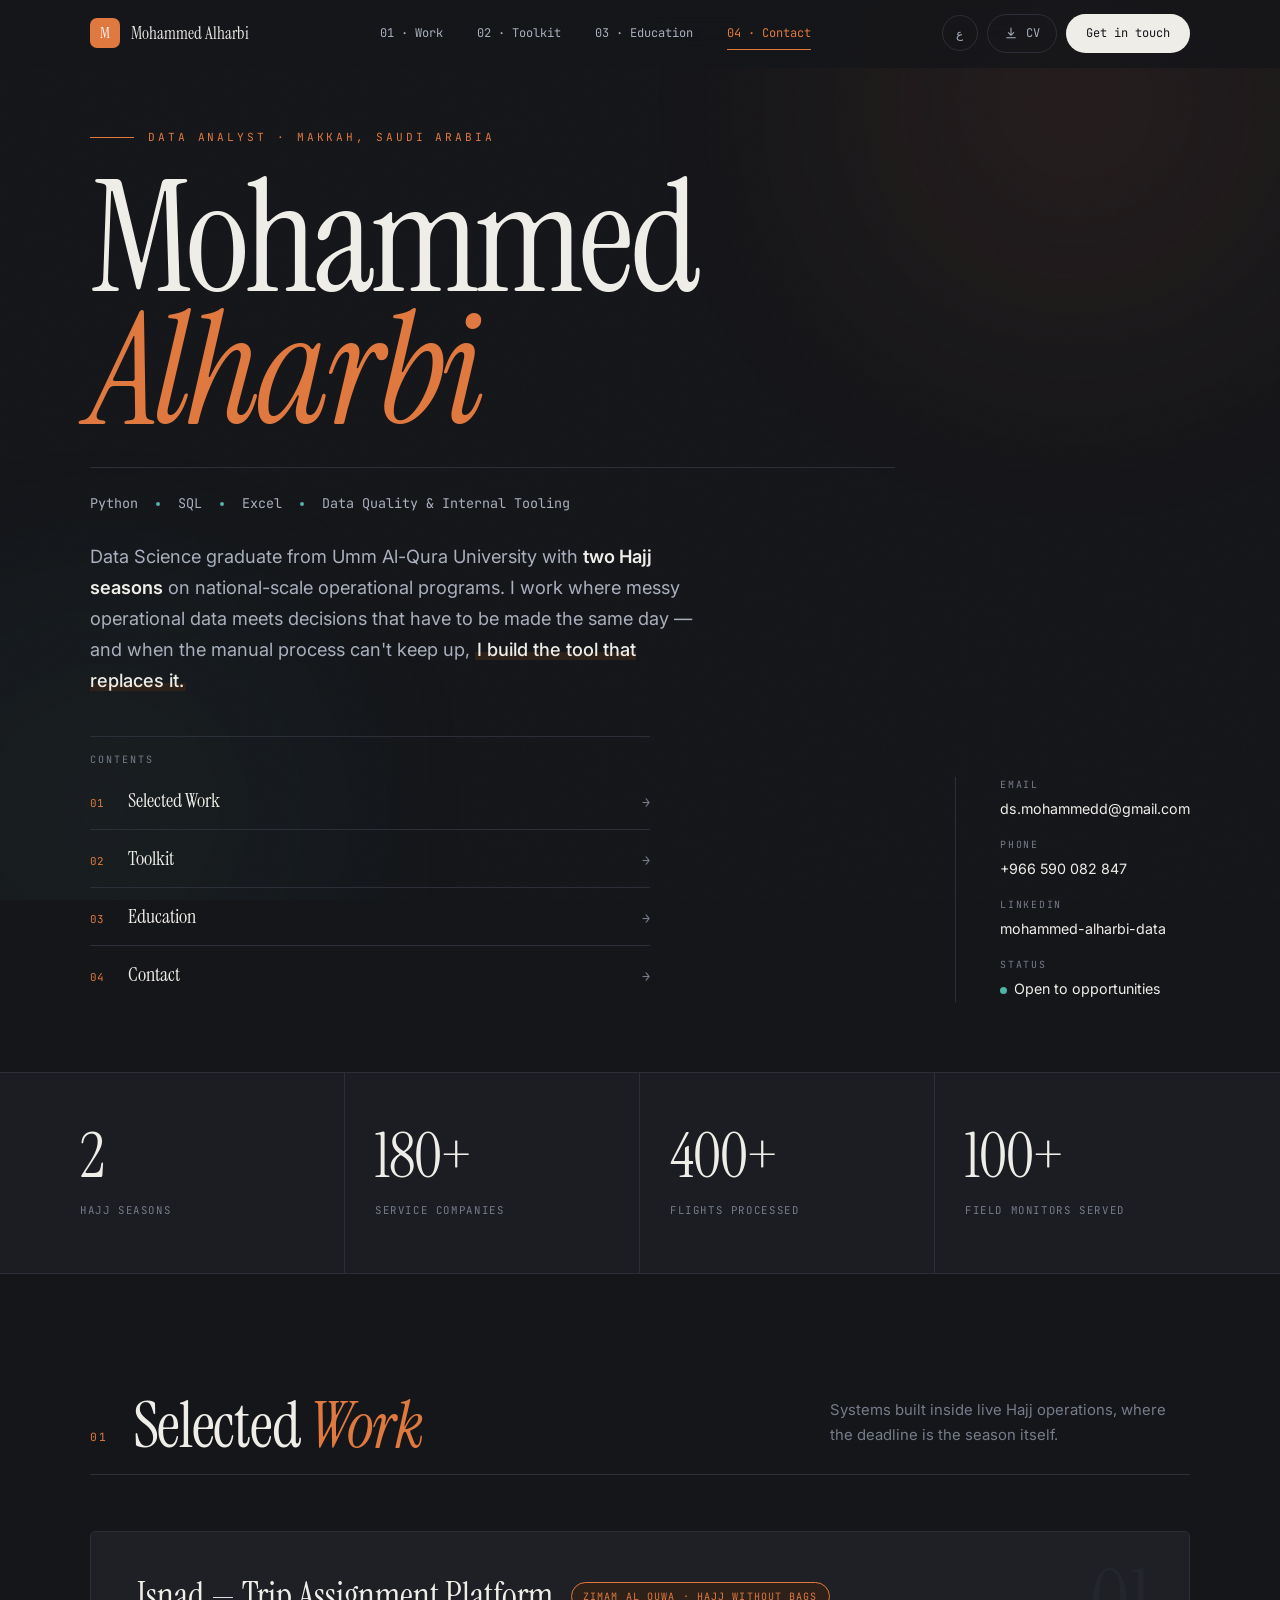
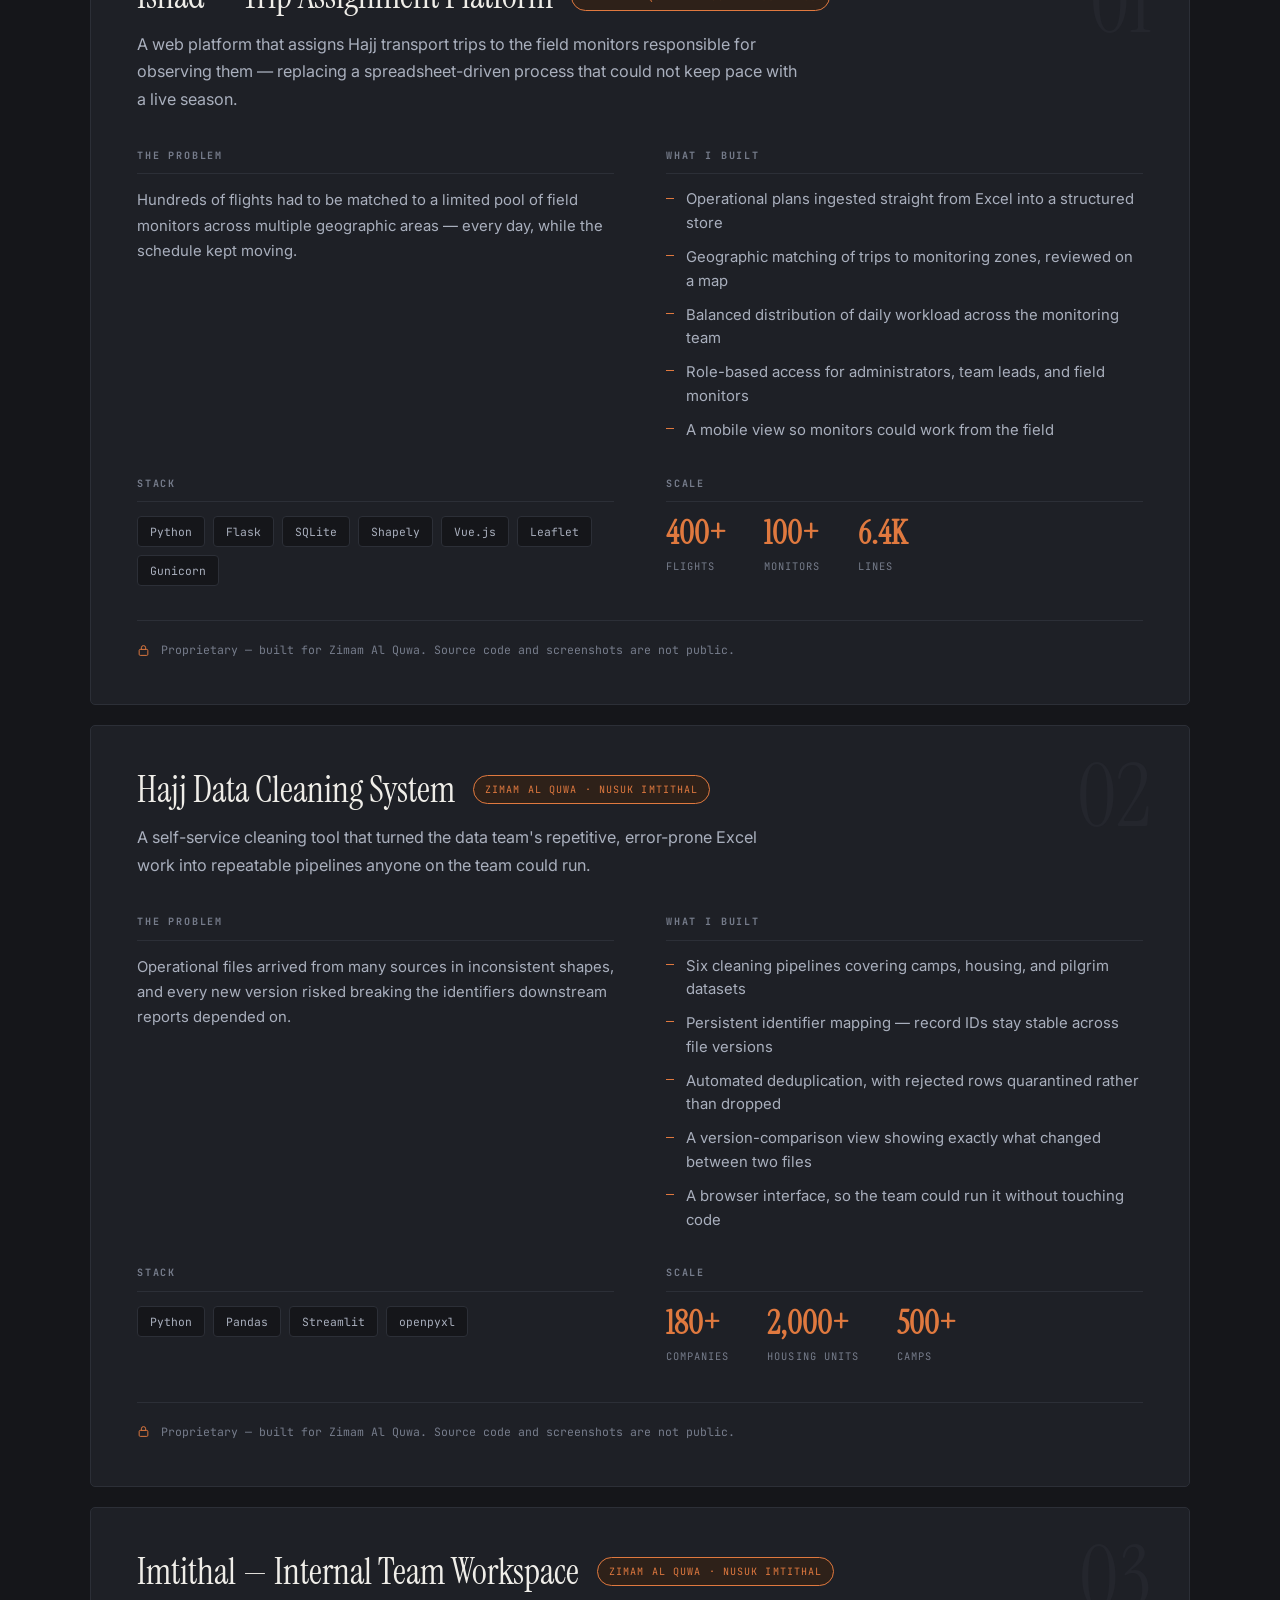
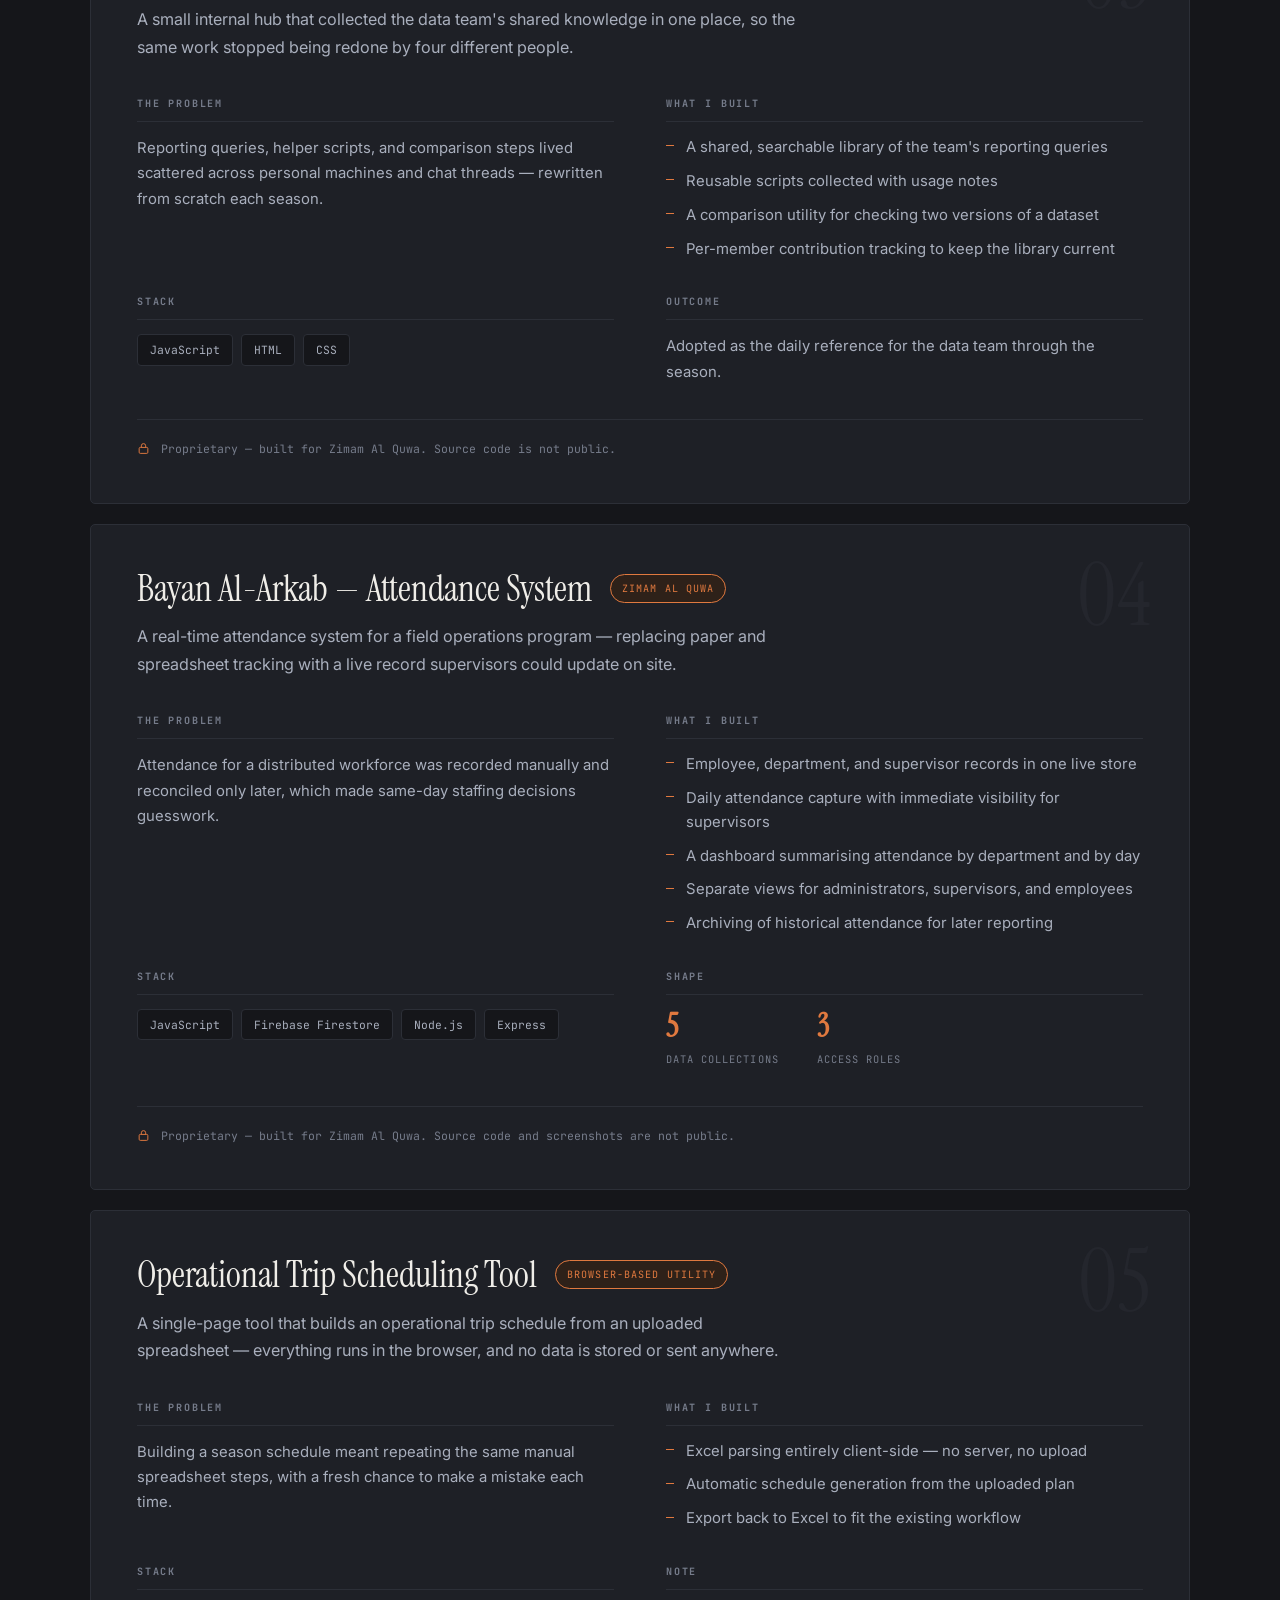
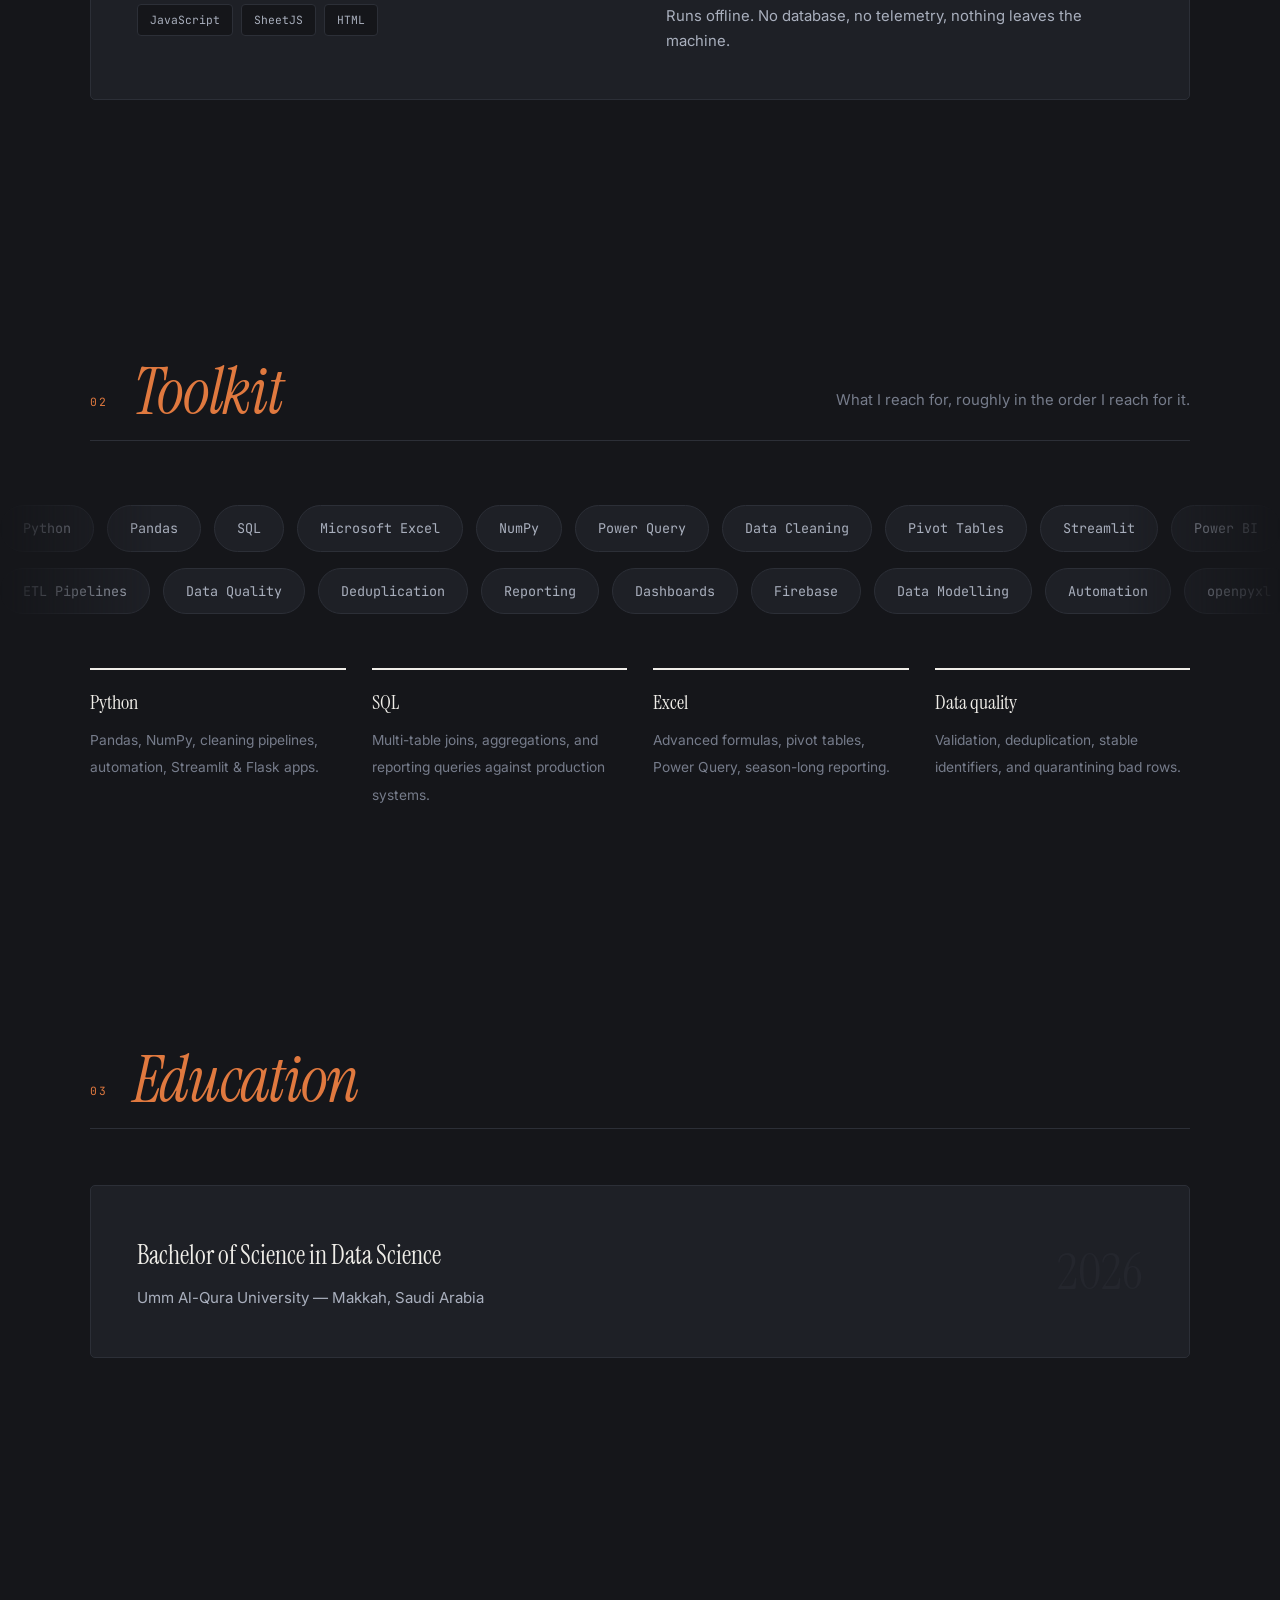
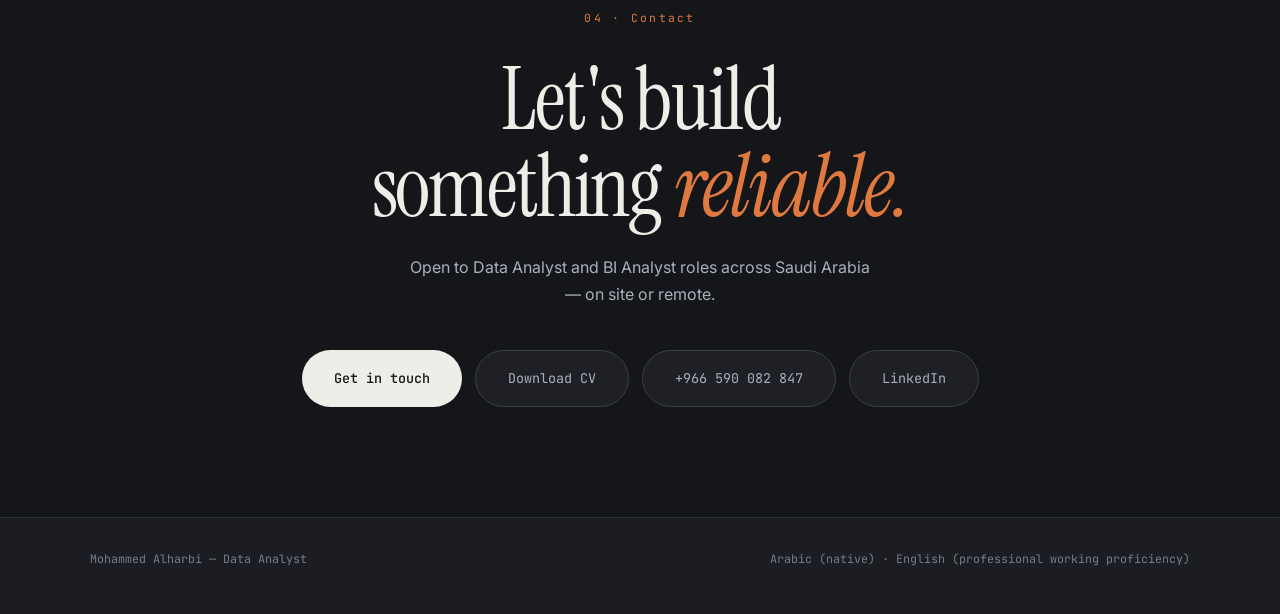
==== index.html @ d52922c0 "Add files via upload" ====
<!DOCTYPE html>
<html lang="en" dir="ltr">
<head>
<meta charset="UTF-8">
<meta name="viewport" content="width=device-width, initial-scale=1.0">
<title>Mohammed Alharbi — Data Analyst</title>
<meta name="description" content="Data Analyst. Two Hajj seasons on national-scale operations. Python, SQL, Excel — and the tools built when the manual process could not keep up.">
<!-- ⚠️ بدّل dsmohammedharbi باسم حساب GitHub بعد إنشائه -->
<link rel="canonical" href="https://dsmohammedharbi.github.io/">
<meta property="og:type" content="website">
<meta property="og:url" content="https://dsmohammedharbi.github.io/">
<meta property="og:title" content="Mohammed Alharbi — Data Analyst">
<meta property="og:description" content="Messy data → reliable decisions. Python, SQL, Excel. Two Hajj seasons on large-scale operational programs.">
<meta property="og:image" content="https://dsmohammedharbi.github.io/og.png">
<meta property="og:image:width" content="1200">
<meta property="og:image:height" content="630">
<meta name="twitter:card" content="summary_large_image">
<meta name="twitter:title" content="Mohammed Alharbi — Data Analyst">
<meta name="twitter:description" content="Messy data → reliable decisions. Python, SQL, Excel.">
<meta name="twitter:image" content="https://dsmohammedharbi.github.io/og.png">
<meta name="theme-color" content="#15161A">
<link rel="icon" href="favicon.ico" sizes="any">
<link rel="apple-touch-icon" href="apple-touch-icon.png">
<link rel="preconnect" href="https://fonts.googleapis.com">
<link rel="preconnect" href="https://fonts.gstatic.com" crossorigin>
<link href="https://fonts.googleapis.com/css2?family=Instrument+Serif:ital@0;1&family=Inter:wght@400;500;600&family=JetBrains+Mono:wght@400;500&family=Amiri:wght@400;700&family=IBM+Plex+Sans+Arabic:wght@400;500;600&display=swap" rel="stylesheet">
<style>
/* ══════════════════ tokens ══════════════════ */
:root{
  --bg:#15161A; --bg-2:#1B1D22;
  --surface:#1E2026; --surface-2:#24262D;
  --ink:#EFEDE8; --ink-2:#A9AFBD; --ink-3:#767C8B;
  --rule:#2C2F37; --rule-2:#3B3F49;
  --accent:#E0793F; --accent-2:#EC8B52; --accent-soft:#2E2119;
  --teal:#4FB3A5; --teal-soft:#16292A;
  --shadow:rgba(0,0,0,.55);
  --nav-bg:rgba(21,22,26,.82);
  --serif:"Instrument Serif",Georgia,"Times New Roman",serif;
  --body:"Inter",-apple-system,BlinkMacSystemFont,"Segoe UI",sans-serif;
  --mono:"JetBrains Mono",ui-monospace,Consolas,monospace;
  --max:1180px; --nav-h:68px;
}
*{margin:0;padding:0;box-sizing:border-box}
html{scroll-behavior:smooth;-webkit-text-size-adjust:100%}
body{background:var(--bg);color:var(--ink);font-family:var(--body);line-height:1.7;
  -webkit-font-smoothing:antialiased;overflow-x:hidden;transition:background .5s,color .5s}
::selection{background:var(--accent);color:var(--bg)}
section{scroll-margin-top:calc(var(--nav-h) + 20px)}

/* ══════════════════ ambient ══════════════════ */
.wash{position:fixed;inset:0;z-index:0;pointer-events:none;overflow:hidden}
.blot{position:absolute;border-radius:50%;filter:blur(130px);opacity:.85}
.blot-1{width:56vw;height:56vw;background:radial-gradient(circle,rgba(224,121,63,.16),transparent 65%);
  top:-20vw;right:-12vw;animation:float1 34s ease-in-out infinite}
.blot-2{width:48vw;height:48vw;background:radial-gradient(circle,rgba(79,179,165,.13),transparent 65%);
  top:56vh;left:-16vw;animation:float2 40s ease-in-out infinite}
@keyframes float1{0%,100%{transform:translate(0,0) scale(1)}50%{transform:translate(-6vw,5vh) scale(1.12)}}
@keyframes float2{0%,100%{transform:translate(0,0) scale(1)}50%{transform:translate(7vw,-6vh) scale(1.1)}}
.tex{position:fixed;inset:0;z-index:1;pointer-events:none;opacity:.35;mix-blend-mode:overlay;
  background-image:url("data:image/svg+xml,%3Csvg xmlns='http://www.w3.org/2000/svg' width='180' height='180'%3E%3Cfilter id='n'%3E%3CfeTurbulence type='fractalNoise' baseFrequency='.9' numOctaves='4'/%3E%3C/filter%3E%3Crect width='180' height='180' filter='url(%23n)' opacity='.05'/%3E%3C/svg%3E")}

/* ══════════════════ NAV ══════════════════ */
.nav{position:fixed;top:0;left:0;right:0;height:var(--nav-h);z-index:90;display:flex;align-items:center;
  background:var(--nav-bg);backdrop-filter:blur(16px);-webkit-backdrop-filter:blur(16px);
  border-bottom:1px solid transparent;transition:border-color .35s,box-shadow .35s}
.nav.stuck{border-bottom-color:var(--rule);box-shadow:0 6px 26px -20px var(--shadow)}
.nav-in{max-width:var(--max);margin:0 auto;padding:0 40px;width:100%;
  display:flex;align-items:center;justify-content:space-between;gap:20px}
.brand{display:flex;align-items:center;gap:11px;text-decoration:none;color:var(--ink);flex-shrink:0}
.brand .mark{width:30px;height:30px;border-radius:7px;background:var(--accent);color:#fff;
  display:grid;place-items:center;font-family:var(--serif);font-size:.95rem}
.brand .bn{font-family:var(--serif);font-size:1.06rem;white-space:nowrap}
.nav-links{display:flex;align-items:center;gap:4px;list-style:none}
.nav-links a{display:block;padding:8px 15px;border-radius:100px;text-decoration:none;
  font-family:var(--mono);font-size:.75rem;color:var(--ink-2);
  transition:color .25s,background .25s;position:relative}
.nav-links a:hover{color:var(--ink);background:var(--surface-2)}
.nav-links a.active{color:var(--accent)}
.nav-links a.active::after{content:"";position:absolute;left:15px;right:15px;bottom:2px;height:1px;background:var(--accent)}
.nav-right{display:flex;align-items:center;gap:9px;flex-shrink:0}
.icon-btn{min-width:36px;height:36px;padding:0 10px;border-radius:100px;border:1px solid var(--rule);
  background:transparent;color:var(--ink-2);display:grid;place-items:center;cursor:pointer;transition:.25s;
  font-family:var(--mono);font-size:.72rem;letter-spacing:.06em}
.icon-btn:hover{color:var(--accent);border-color:var(--accent);background:var(--surface-2)}
.icon-btn svg{width:16px;height:16px;stroke:currentColor;fill:none;stroke-width:1.7}
.nav-cta{padding:9px 20px;border-radius:100px;background:var(--ink);color:var(--bg);
  text-decoration:none;font-family:var(--mono);font-size:.75rem;transition:.25s;white-space:nowrap}
.nav-cta:hover{background:var(--accent);color:#fff}
.nav-cv{display:inline-flex;align-items:center;gap:8px;padding:8px 16px;border-radius:100px;
  border:1px solid var(--rule);color:var(--ink-2);text-decoration:none;
  font-family:var(--mono);font-size:.75rem;transition:.25s;white-space:nowrap}
.nav-cv:hover{color:var(--accent);border-color:var(--accent);background:var(--surface-2)}
.nav-cv svg{width:14px;height:14px;stroke:currentColor;fill:none;stroke-width:1.8}
.burger{display:none}

.sheet{position:fixed;inset:0;z-index:95;background:var(--bg);display:flex;flex-direction:column;
  justify-content:center;gap:6px;padding:0 32px;opacity:0;visibility:hidden;transition:opacity .3s,visibility .3s}
.sheet.open{opacity:1;visibility:visible}
.sheet a{font-family:var(--serif);font-size:2.2rem;color:var(--ink);text-decoration:none;
  padding:12px 0;border-bottom:1px solid var(--rule);display:flex;align-items:baseline;gap:16px}
.sheet a span{font-family:var(--mono);font-size:.7rem;color:var(--accent)}
.sheet-close{position:absolute;top:18px;right:32px}

.progress{position:fixed;top:0;left:0;height:2px;width:0;z-index:99;
  background:linear-gradient(90deg,var(--accent),var(--teal))}

/* ══════════════════ side dots ══════════════════ */
.dots{position:fixed;right:26px;top:50%;transform:translateY(-50%);z-index:80;
  display:flex;flex-direction:column;gap:16px;align-items:flex-end}
.dot-link{display:flex;align-items:center;gap:10px;text-decoration:none;cursor:pointer}
.dot-link .lbl{font-family:var(--mono);font-size:.63rem;letter-spacing:.13em;text-transform:uppercase;
  color:var(--ink-3);opacity:0;transform:translateX(6px);transition:.28s;white-space:nowrap}
.dot-link:hover .lbl{opacity:1;transform:none}
.dot-link .pt{width:7px;height:7px;border-radius:50%;border:1px solid var(--rule-2);background:transparent;transition:.28s}
.dot-link.active .pt{background:var(--accent);border-color:var(--accent);transform:scale(1.35)}
.dot-link.active .lbl{opacity:1;transform:none;color:var(--accent)}

/* ══════════════════ layout ══════════════════ */
.wrap{max-width:var(--max);margin:0 auto;padding:0 40px;position:relative;z-index:2}
section{position:relative;z-index:2}
.rule{height:1px;background:var(--rule);border:none}

/* ══════════════════ hero ══════════════════ */
.hero{min-height:100svh;display:flex;align-items:center;padding:calc(var(--nav-h) + 60px) 0 70px;position:relative}
.hero-grid{display:grid;grid-template-columns:1fr auto;gap:60px;align-items:end;width:100%}
.kicker{font-family:var(--mono);font-size:.7rem;letter-spacing:.26em;text-transform:uppercase;
  color:var(--accent);display:flex;align-items:center;gap:14px;margin-bottom:26px}
.kicker::before{content:"";width:44px;height:1px;background:var(--accent)}
h1.name{font-family:var(--serif);font-weight:400;font-size:clamp(3.4rem,12vw,9.6rem);
  line-height:.86;letter-spacing:-.025em;color:var(--ink)}
h1.name em{font-style:italic;color:var(--accent)}
.title-line{margin-top:30px;padding-top:24px;border-top:1px solid var(--rule);
  display:flex;flex-wrap:wrap;align-items:center;gap:10px 18px;
  font-family:var(--mono);font-size:.84rem;color:var(--ink-2)}
.title-line .dot{width:4px;height:4px;border-radius:50%;background:var(--teal);display:inline-block}
.hero-copy{margin-top:26px;max-width:56ch;font-size:clamp(1rem,1.5vw,1.14rem);color:var(--ink-2)}
.hero-copy strong{color:var(--ink);font-weight:600}
.hero-copy .hl{background:linear-gradient(180deg,transparent 62%,var(--accent-soft) 62%);
  color:var(--ink);font-weight:500;padding:0 2px}
.index{margin-top:40px;border-top:1px solid var(--rule);max-width:560px}
.index-lab{font-family:var(--mono);font-size:.63rem;letter-spacing:.2em;text-transform:uppercase;
  color:var(--ink-3);margin:14px 0 4px}
.index a{display:flex;align-items:baseline;gap:16px;padding:11px 0;text-decoration:none;
  border-bottom:1px solid var(--rule);color:var(--ink);transition:.28s;position:relative}
.index a:last-child{border-bottom:none}
.index a:hover{color:var(--accent);padding-left:10px}
.index a .n{font-family:var(--mono);font-size:.68rem;color:var(--accent);min-width:22px}
.index a .t{font-family:var(--serif);font-size:1.28rem}
.index a .arw{margin-left:auto;font-family:var(--mono);font-size:.85rem;color:var(--ink-3);transition:transform .28s}
.index a:hover .arw{transform:translateX(4px);color:var(--accent)}
.hero-side{display:flex;flex-direction:column;gap:15px;padding-left:44px;
  border-left:1px solid var(--rule);min-width:228px}
.side-item{display:flex;flex-direction:column;gap:3px}
.side-item .lab{font-family:var(--mono);font-size:.62rem;letter-spacing:.18em;text-transform:uppercase;color:var(--ink-3)}
.side-item a,.side-item span.val{color:var(--ink);text-decoration:none;font-size:.89rem;
  transition:color .2s;border-bottom:1px solid transparent;width:fit-content}
.side-item a:hover{color:var(--accent);border-bottom-color:var(--accent)}
.status-dot{display:inline-block;width:7px;height:7px;border-radius:50%;background:var(--teal);
  margin-right:7px;animation:pulse 2.4s ease-in-out infinite}
@keyframes pulse{0%,100%{opacity:1;box-shadow:0 0 0 0 rgba(79,179,165,.4)}50%{opacity:.7;box-shadow:0 0 0 6px rgba(79,179,165,0)}}

/* ══════════════════ stat band ══════════════════ */
.band{background:var(--bg-2);border-top:1px solid var(--rule);border-bottom:1px solid var(--rule)}
.band-grid{display:grid;grid-template-columns:repeat(4,1fr);max-width:var(--max);margin:0 auto}
.stat{padding:54px 30px;border-right:1px solid var(--rule);transition:background .35s}
.stat:last-child{border-right:none}
.stat:hover{background:var(--surface)}
.stat b{display:block;font-family:var(--serif);font-weight:400;font-size:clamp(2.3rem,5.6vw,3.8rem);
  line-height:1;letter-spacing:-.02em;color:var(--ink)}
.stat span{display:block;margin-top:13px;font-family:var(--mono);font-size:.67rem;
  letter-spacing:.15em;text-transform:uppercase;color:var(--ink-3)}

/* ══════════════════ section head ══════════════════ */
.sec{padding:120px 0}
.sec-head{display:flex;align-items:flex-end;gap:24px;margin-bottom:16px;flex-wrap:wrap}
.sec-num{font-family:var(--mono);font-size:.71rem;color:var(--accent);letter-spacing:.2em;padding-bottom:12px}
.sec-title{font-family:var(--serif);font-weight:400;font-size:clamp(2.3rem,6.2vw,4rem);
  letter-spacing:-.02em;line-height:1}
.sec-title em{font-style:italic;color:var(--accent)}
.sec-sub{font-size:.93rem;color:var(--ink-3);max-width:40ch;margin-left:auto;padding-bottom:10px}
.sec-rule{margin-bottom:56px}

/* ══════════════════ case ══════════════════ */
.case{position:relative;background:var(--surface);border:1px solid var(--rule);border-radius:5px;
  padding:44px 46px;margin-bottom:20px;overflow:hidden;
  transition:border-color .4s,transform .4s cubic-bezier(.2,.7,.3,1),box-shadow .4s}
.case::before{content:"";position:absolute;inset:0;opacity:0;pointer-events:none;transition:opacity .4s;
  background:radial-gradient(620px circle at var(--mx,50%) var(--my,0%),rgba(224,121,63,.09),transparent 42%)}
.case::after{content:"";position:absolute;left:0;top:0;bottom:0;width:2px;background:var(--accent);
  transform:scaleY(0);transform-origin:top;transition:transform .5s cubic-bezier(.2,.7,.3,1)}
.case:hover{border-color:var(--rule-2);transform:translateY(-4px);box-shadow:0 24px 56px -34px var(--shadow)}
.case:hover::before{opacity:1}
.case:hover::after{transform:scaleY(1)}
.case-idx{position:absolute;top:28px;right:38px;font-family:var(--serif);
  font-size:clamp(3.2rem,8.5vw,5.4rem);line-height:1;color:var(--surface-2);pointer-events:none;user-select:none}
.case-top{display:flex;flex-wrap:wrap;align-items:center;gap:10px 18px;margin-bottom:4px;
  position:relative;z-index:1;padding-right:86px}
.case h3{font-family:var(--serif);font-weight:400;font-size:clamp(1.55rem,3.4vw,2.25rem);line-height:1.1}
.tag{font-family:var(--mono);font-size:.63rem;letter-spacing:.11em;text-transform:uppercase;
  color:var(--accent);border:1px solid var(--accent);background:var(--accent-soft);
  padding:5px 11px;border-radius:100px;white-space:nowrap}
.lede{color:var(--ink-2);max-width:66ch;margin:15px 0 34px;position:relative;z-index:1;font-size:1.01rem}
.grid{display:grid;grid-template-columns:1fr 1fr;gap:32px 52px;position:relative;z-index:1}
.blk h4{font-family:var(--mono);font-size:.63rem;letter-spacing:.18em;text-transform:uppercase;
  color:var(--ink-3);margin-bottom:14px;padding-bottom:9px;border-bottom:1px solid var(--rule)}
.blk p{color:var(--ink-2);font-size:.93rem}
.blk ul{list-style:none;display:grid;gap:10px}
.blk li{position:relative;padding-left:20px;color:var(--ink-2);font-size:.93rem;line-height:1.6}
.blk li::before{content:"";position:absolute;left:0;top:.62em;width:8px;height:1px;background:var(--accent)}
.chips{display:flex;flex-wrap:wrap;gap:8px}
.chip{font-family:var(--mono);font-size:.71rem;color:var(--ink-2);background:var(--bg);
  border:1px solid var(--rule);padding:5px 12px;border-radius:4px;white-space:nowrap;transition:.25s}
.case:hover .chip{border-color:var(--rule-2);color:var(--ink)}
.figs{display:flex;flex-wrap:wrap;gap:14px 38px}
.fig b{display:block;font-family:var(--serif);font-size:2rem;line-height:1.1;color:var(--accent)}
.fig span{font-family:var(--mono);font-size:.65rem;letter-spacing:.1em;text-transform:uppercase;color:var(--ink-3)}
.locked{margin-top:34px;padding-top:19px;border-top:1px solid var(--rule);
  display:flex;align-items:center;gap:11px;position:relative;z-index:1;
  font-family:var(--mono);font-size:.72rem;color:var(--ink-3)}
.locked svg{width:13px;height:13px;stroke:var(--accent);fill:none;stroke-width:1.8;flex-shrink:0}

/* ══════════════════ marquee ══════════════════ */
.marquee{overflow:hidden;mask-image:linear-gradient(90deg,transparent,#000 12%,#000 88%,transparent);
  -webkit-mask-image:linear-gradient(90deg,transparent,#000 12%,#000 88%,transparent);padding:8px 0}
.track{display:flex;gap:13px;width:max-content;animation:slide 46s linear infinite}
.track.rev{animation-direction:reverse;animation-duration:56s}
.marquee:hover .track{animation-play-state:paused}
@keyframes slide{from{transform:translateX(0)}to{transform:translateX(-50%)}}
.mchip{font-family:var(--mono);font-size:.84rem;color:var(--ink-2);white-space:nowrap;
  border:1px solid var(--rule);background:var(--surface);padding:11px 22px;border-radius:100px;transition:.25s}
.mchip:hover{color:var(--accent);border-color:var(--accent);background:var(--accent-soft)}
.skill-note{margin-top:46px;display:grid;grid-template-columns:repeat(auto-fit,minmax(212px,1fr));gap:26px}
.snote{border-top:2px solid var(--ink);padding-top:15px}
.snote b{display:block;font-family:var(--serif);font-weight:400;font-size:1.28rem;margin-bottom:6px}
.snote span{font-size:.86rem;color:var(--ink-3)}

/* ══════════════════ education ══════════════════ */
.edu-card{background:var(--surface);border:1px solid var(--rule);border-radius:5px;padding:42px 46px;
  display:flex;flex-wrap:wrap;justify-content:space-between;align-items:center;gap:22px}
.edu-card h3{font-family:var(--serif);font-weight:400;font-size:1.65rem}
.edu-card p{color:var(--ink-2);margin-top:7px;font-size:.94rem}
.edu-year{font-family:var(--serif);font-size:3.2rem;color:var(--surface-2)}

/* ══════════════════ cta ══════════════════ */
.cta{padding:130px 0 110px;text-align:center}
.cta h2{font-family:var(--serif);font-weight:400;font-size:clamp(2.6rem,8vw,5.4rem);
  letter-spacing:-.025em;line-height:1;color:var(--ink)}
.cta h2 em{font-style:italic;color:var(--accent)}
.cta p{margin-top:24px;color:var(--ink-2);max-width:46ch;margin-inline:auto}
.cta-actions{margin-top:42px;display:flex;flex-wrap:wrap;gap:13px;justify-content:center}
.btn{display:inline-flex;align-items:center;gap:11px;padding:16px 32px;border-radius:100px;
  font-family:var(--mono);font-size:.84rem;text-decoration:none;transition:.3s cubic-bezier(.4,0,.2,1)}
.btn-primary{background:var(--ink);color:var(--bg);font-weight:500}
.btn-primary:hover{background:var(--accent);color:#fff;transform:translateY(-3px);box-shadow:0 16px 34px -16px var(--accent)}
.btn-ghost{border:1px solid var(--rule-2);color:var(--ink-2);background:var(--surface)}
.btn-ghost:hover{color:var(--ink);border-color:var(--ink);transform:translateY(-3px)}
footer{border-top:1px solid var(--rule);padding:32px 0 44px;background:var(--bg-2)}
.foot{display:flex;flex-wrap:wrap;justify-content:space-between;gap:14px;
  font-family:var(--mono);font-size:.73rem;color:var(--ink-3)}

.totop{position:fixed;right:26px;bottom:26px;z-index:85;width:44px;height:44px;border-radius:50%;
  border:1px solid var(--rule);background:var(--surface);color:var(--ink-2);cursor:pointer;
  display:grid;place-items:center;opacity:0;visibility:hidden;transform:translateY(10px);
  transition:.32s;box-shadow:0 8px 24px -14px var(--shadow)}
.totop.show{opacity:1;visibility:visible;transform:none}
.totop:hover{color:var(--accent);border-color:var(--accent)}
.totop svg{width:16px;height:16px;stroke:currentColor;fill:none;stroke-width:1.8}

.rv{opacity:0;transform:translateY(28px);
  transition:opacity .8s cubic-bezier(.2,.7,.3,1),transform .8s cubic-bezier(.2,.7,.3,1)}
.rv.in{opacity:1;transform:none}

/* ══════════════════ responsive ══════════════════ */
@media (max-width:1280px){ .dots{display:none} }
@media (max-width:980px){
  .hero-grid{grid-template-columns:1fr;gap:36px;align-items:start}
  .hero-side{padding-left:0;border-left:none;border-top:1px solid var(--rule);padding-top:26px;
    flex-direction:row;flex-wrap:wrap;gap:24px 40px}
  .nav-links{display:none}
  .burger{display:grid}
}
@media (max-width:900px){
  .band-grid{grid-template-columns:1fr 1fr}
  .stat{border-bottom:1px solid var(--rule)}
  .stat:nth-child(2){border-right:none}
  .stat:nth-child(3),.stat:nth-child(4){border-bottom:none}
  .grid{grid-template-columns:1fr;gap:26px}
  .sec-sub{margin-left:0}
}
@media (max-width:640px){
  .wrap,.nav-in{padding:0 22px}
  .sec{padding:82px 0}
  .case{padding:30px 22px}
  .case-top{padding-right:0}
  .case-idx{font-size:3rem;top:18px;right:20px}
  .edu-card{padding:30px 22px}
  .nav-cta{display:none}
  .nav-cv span{display:none}
  .nav-cv{padding:8px 12px}
  .brand .bn{display:none}
  .sheet a{font-size:1.8rem}
}
@media (prefers-reduced-motion:reduce){
  *{animation:none!important;transition-duration:.01ms!important}
  .rv{opacity:1;transform:none}
  html{scroll-behavior:auto}
}

/* ══════════════════ RTL / ARABIC — keep last ══════════════════ */
[dir="rtl"]{
  --serif:"Amiri",Georgia,serif;
  --body:"IBM Plex Sans Arabic",-apple-system,"Segoe UI",sans-serif;
  --mono:"IBM Plex Sans Arabic",ui-monospace,sans-serif;
}
[dir="rtl"] *{letter-spacing:normal}
[dir="rtl"] h1.name{line-height:1.05;font-weight:700}
[dir="rtl"] h1.name em,[dir="rtl"] .sec-title em,[dir="rtl"] .cta h2 em{font-style:normal;font-weight:700}
[dir="rtl"] .sec-title,[dir="rtl"] .cta h2{line-height:1.25}
[dir="rtl"] .case h3,[dir="rtl"] .edu-card h3,[dir="rtl"] .snote b{line-height:1.4}
[dir="rtl"] .hero-side{padding-left:0;padding-right:44px;border-left:none;border-right:1px solid var(--rule)}
[dir="rtl"] .index a:hover{padding-left:0;padding-right:10px}
[dir="rtl"] .index a .arw{margin-left:0;margin-right:auto;transform:scaleX(-1)}
[dir="rtl"] .index a:hover .arw{transform:scaleX(-1) translateX(4px)}
[dir="rtl"] .blk li{padding-left:0;padding-right:20px}
[dir="rtl"] .blk li::before{left:auto;right:0}
[dir="rtl"] .case::after{left:auto;right:0}
[dir="rtl"] .case-idx{right:auto;left:38px}
[dir="rtl"] .case-top{padding-right:0;padding-left:86px}
[dir="rtl"] .stat{border-right:none;border-left:1px solid var(--rule)}
[dir="rtl"] .stat:last-child{border-left:none}
[dir="rtl"] .sec-sub{margin-left:0;margin-right:auto}
[dir="rtl"] .dots{right:auto;left:26px;align-items:flex-start;flex-direction:column}
[dir="rtl"] .dot-link{flex-direction:row-reverse}
[dir="rtl"] .totop{right:auto;left:26px}
[dir="rtl"] .sheet-close{right:auto;left:32px}
[dir="rtl"] .status-dot{margin-right:0;margin-left:7px}
[dir="rtl"] .nav-links a.active::after{left:15px;right:15px}
@media (max-width:980px){
  [dir="rtl"] .hero-side{padding-right:0;border-right:none;border-top:1px solid var(--rule)}
}
@media (max-width:640px){
  [dir="rtl"] .case-top{padding-left:0}
  [dir="rtl"] .case-idx{left:20px}
}
</style>
</head>
<body>

<div class="progress" id="prog"></div>
<div class="wash"><div class="blot blot-1"></div><div class="blot blot-2"></div></div>
<div class="tex"></div>

<!-- ═══════════ NAV ═══════════ -->
<nav class="nav" id="nav">
  <div class="nav-in">
    <a class="brand" href="#top"><span class="mark">M</span><span class="bn" data-ar="محمد الحربي">Mohammed Alharbi</span></a>
    <ul class="nav-links" id="navLinks">
      <li><a href="#work" data-ar="01 · الأعمال">01 · Work</a></li>
      <li><a href="#skills" data-ar="02 · الأدوات">02 · Toolkit</a></li>
      <li><a href="#education" data-ar="03 · التعليم">03 · Education</a></li>
      <li><a href="#contact" data-ar="04 · تواصل">04 · Contact</a></li>
    </ul>
    <div class="nav-right">
      <button class="icon-btn" id="langBtn" aria-label="Switch language">ع</button>
      <button class="icon-btn burger" id="burger" aria-label="Open menu">
        <svg viewBox="0 0 24 24"><path d="M3 7h18M3 12h18M3 17h18"/></svg>
      </button>
      <a class="nav-cv" href="Mohammed_Alharbi_Data_Analyst_CV.pdf" target="_blank" rel="noopener" data-ar="السيرة الذاتية">
        <svg viewBox="0 0 24 24"><path d="M12 3v12M7 11l5 5 5-5M4 20h16"/></svg><span data-ar="السيرة">CV</span>
      </a>
      <a class="nav-cta" href="#contact" data-ar="تواصل معي">Get in touch</a>
    </div>
  </div>
</nav>

<div class="sheet" id="sheet">
  <button class="icon-btn sheet-close" id="sheetClose" aria-label="Close menu">
    <svg viewBox="0 0 24 24"><path d="M18 6 6 18M6 6l12 12"/></svg>
  </button>
  <a href="#work"><span>01</span><i data-ar="الأعمال" style="font-style:normal">Work</i></a>
  <a href="#skills"><span>02</span><i data-ar="الأدوات" style="font-style:normal">Toolkit</i></a>
  <a href="#education"><span>03</span><i data-ar="التعليم" style="font-style:normal">Education</i></a>
  <a href="#contact"><span>04</span><i data-ar="تواصل" style="font-style:normal">Contact</i></a>
</div>

<div class="dots" id="dots">
  <a class="dot-link" href="#work"><span class="lbl" data-ar="الأعمال">Work</span><span class="pt"></span></a>
  <a class="dot-link" href="#skills"><span class="lbl" data-ar="الأدوات">Toolkit</span><span class="pt"></span></a>
  <a class="dot-link" href="#education"><span class="lbl" data-ar="التعليم">Education</span><span class="pt"></span></a>
  <a class="dot-link" href="#contact"><span class="lbl" data-ar="تواصل">Contact</span><span class="pt"></span></a>
</div>

<!-- ═══════════ HERO ═══════════ -->
<header class="hero" id="top">
  <div class="wrap hero-grid">
    <div>
      <div class="kicker rv" data-ar="محلل بيانات · مكة المكرمة، السعودية">Data Analyst · Makkah, Saudi Arabia</div>
      <h1 class="name rv" data-ar="محمد<br><em>الحربي</em>">Mohammed<br><em>Alharbi</em></h1>

      <div class="title-line rv" data-ar='<span>Python</span><i class="dot"></i><span>SQL</span><i class="dot"></i><span>Excel</span><i class="dot"></i><span>جودة البيانات وبناء الأدوات الداخلية</span>'>
        <span>Python</span><i class="dot"></i>
        <span>SQL</span><i class="dot"></i>
        <span>Excel</span><i class="dot"></i>
        <span>Data Quality &amp; Internal Tooling</span>
      </div>

      <p class="hero-copy rv" data-ar='خريج علوم بيانات من جامعة أم القرى، بخبرة عملية في <strong>موسمين حج</strong> ضمن برامج تشغيلية على مستوى وطني. أشتغل عند النقطة التي تلتقي فيها البيانات التشغيلية المبعثرة بقرارات لازم تُتخذ في نفس اليوم — وحين تعجز العملية اليدوية عن المواكبة، <span class="hl">أبني الأداة التي تحلّ محلها.</span>'>
        Data Science graduate from Umm Al-Qura University with <strong>two Hajj seasons</strong>
        on national-scale operational programs. I work where messy operational data meets
        decisions that have to be made the same day — and when the manual process can't keep up,
        <span class="hl">I build the tool that replaces it.</span>
      </p>

      <nav class="index rv">
        <p class="index-lab" data-ar="المحتويات">Contents</p>
        <a href="#work"><span class="n">01</span><span class="t" data-ar="الأعمال المختارة">Selected Work</span><span class="arw">→</span></a>
        <a href="#skills"><span class="n">02</span><span class="t" data-ar="الأدوات">Toolkit</span><span class="arw">→</span></a>
        <a href="#education"><span class="n">03</span><span class="t" data-ar="التعليم">Education</span><span class="arw">→</span></a>
        <a href="#contact"><span class="n">04</span><span class="t" data-ar="تواصل">Contact</span><span class="arw">→</span></a>
      </nav>
    </div>

    <aside class="hero-side rv">
      <div class="side-item">
        <span class="lab" data-ar="البريد">Email</span>
        <a href="mailto:ds.mohammedd@gmail.com">ds.mohammedd@gmail.com</a>
      </div>
      <div class="side-item">
        <span class="lab" data-ar="الجوال">Phone</span>
        <a href="tel:+966590082847" dir="ltr">+966 590 082 847</a>
      </div>
      <div class="side-item">
        <span class="lab" data-ar="لينكدإن">LinkedIn</span>
        <a href="https://linkedin.com/in/mohammed-alharbi-data" target="_blank" rel="noopener" dir="ltr">mohammed-alharbi-data</a>
      </div>
      <div class="side-item">
        <span class="lab" data-ar="الحالة">Status</span>
        <span class="val" data-ar='<i class="status-dot"></i>متاح للفرص'><i class="status-dot"></i>Open to opportunities</span>
      </div>
    </aside>
  </div>
</header>

<!-- ═══════════ STAT BAND ═══════════ -->
<section class="band">
  <div class="band-grid">
    <div class="stat rv"><b data-count="2">0</b><span data-ar="موسم حج">Hajj seasons</span></div>
    <div class="stat rv"><b data-count="180" data-suffix="+">0</b><span data-ar="شركة خدمة">Service companies</span></div>
    <div class="stat rv"><b data-count="400" data-suffix="+">0</b><span data-ar="رحلة معالَجة">Flights processed</span></div>
    <div class="stat rv"><b data-count="100" data-suffix="+">0</b><span data-ar="مراقب ميداني">Field monitors served</span></div>
  </div>
</section>

<!-- ═══════════ WORK ═══════════ -->
<section class="sec" id="work">
  <div class="wrap">
    <div class="sec-head rv">
      <span class="sec-num">01</span>
      <h2 class="sec-title" data-ar="الأعمال <em>المختارة</em>">Selected <em>Work</em></h2>
      <p class="sec-sub" data-ar="أنظمة بُنيت داخل عمليات حج حيّة، حيث الموعد النهائي هو الموسم نفسه.">Systems built inside live Hajj operations, where the deadline is the season itself.</p>
    </div>
    <hr class="rule sec-rule rv">

    <!-- 01 -->
    <article class="case rv">
      <span class="case-idx">01</span>
      <div class="case-top">
        <h3 data-ar="الإسناد — منصة إسناد الرحلات">Isnad — Trip Assignment Platform</h3>
        <span class="tag" data-ar="زمام القوة · حاج بلا حقيبة">Zimam Al Quwa · Hajj Without Bags</span>
      </div>
      <p class="lede" data-ar="منصة ويب تُسند رحلات النقل في الحج إلى المراقبين الميدانيين المسؤولين عن متابعتها — بديلاً عن عملية تعتمد على جداول Excel لم تعد تواكب موسماً يعمل بشكل حي.">
        A web platform that assigns Hajj transport trips to the field monitors responsible for
        observing them — replacing a spreadsheet-driven process that could not keep pace with a live season.
      </p>
      <div class="grid">
        <div class="blk"><h4 data-ar="المشكلة">The problem</h4>
          <p data-ar="مئات الرحلات لازم تُطابَق مع عدد محدود من المراقبين الميدانيين عبر مناطق جغرافية متعددة — كل يوم، والجدول يتغيّر باستمرار.">Hundreds of flights had to be matched to a limited pool of field monitors across
          multiple geographic areas — every day, while the schedule kept moving.</p></div>
        <div class="blk"><h4 data-ar="ما بنيته">What I built</h4>
          <ul data-ar="<li>استيراد الخطط التشغيلية من Excel مباشرة إلى مخزن منظّم</li><li>مطابقة جغرافية للرحلات مع مناطق المراقبة، مع مراجعة على الخريطة</li><li>توزيع متوازن لحمل العمل اليومي على فريق المراقبة</li><li>صلاحيات حسب الدور: مسؤولون، قادة فرق، مراقبون ميدانيون</li><li>واجهة للجوال تُمكّن المراقبين من العمل من الميدان</li>">
            <li>Operational plans ingested straight from Excel into a structured store</li>
            <li>Geographic matching of trips to monitoring zones, reviewed on a map</li>
            <li>Balanced distribution of daily workload across the monitoring team</li>
            <li>Role-based access for administrators, team leads, and field monitors</li>
            <li>A mobile view so monitors could work from the field</li>
          </ul></div>
        <div class="blk"><h4 data-ar="التقنيات">Stack</h4><div class="chips">
          <span class="chip">Python</span><span class="chip">Flask</span><span class="chip">SQLite</span>
          <span class="chip">Shapely</span><span class="chip">Vue.js</span><span class="chip">Leaflet</span>
          <span class="chip">Gunicorn</span></div></div>
        <div class="blk"><h4 data-ar="الحجم">Scale</h4><div class="figs">
          <div class="fig"><b>400+</b><span data-ar="رحلة">flights</span></div>
          <div class="fig"><b>100+</b><span data-ar="مراقب">monitors</span></div>
          <div class="fig"><b>6.4K</b><span data-ar="سطر برمجي">lines</span></div></div></div>
      </div>
      <div class="locked">
        <svg viewBox="0 0 24 24"><rect x="4" y="10" width="16" height="11" rx="2"/><path d="M8 10V7a4 4 0 0 1 8 0v3"/></svg>
        <span data-ar="ملكية خاصة — بُنيت لشركة زمام القوة. الكود ولقطات الشاشة غير متاحة للعامة.">Proprietary — built for Zimam Al Quwa. Source code and screenshots are not public.</span>
      </div>
    </article>

    <!-- 02 -->
    <article class="case rv">
      <span class="case-idx">02</span>
      <div class="case-top">
        <h3 data-ar="نظام تنظيف بيانات الحج">Hajj Data Cleaning System</h3>
        <span class="tag" data-ar="زمام القوة · نسك امتثال">Zimam Al Quwa · Nusuk Imtithal</span>
      </div>
      <p class="lede" data-ar="أداة تنظيف ذاتية الخدمة حوّلت شغل فريق البيانات المتكرر والمعرّض للخطأ في Excel إلى بايبلاينات قابلة للتكرار يقدر أي أحد في الفريق يشغّلها.">
        A self-service cleaning tool that turned the data team's repetitive, error-prone Excel
        work into repeatable pipelines anyone on the team could run.
      </p>
      <div class="grid">
        <div class="blk"><h4 data-ar="المشكلة">The problem</h4>
          <p data-ar="الملفات التشغيلية تصل من مصادر متعددة بأشكال غير متسقة، وكل نسخة جديدة تهدّد بكسر المعرّفات التي تعتمد عليها التقارير اللاحقة.">Operational files arrived from many sources in inconsistent shapes, and every new
          version risked breaking the identifiers downstream reports depended on.</p></div>
        <div class="blk"><h4 data-ar="ما بنيته">What I built</h4>
          <ul data-ar="<li>ستة بايبلاينات تنظيف تغطي المخيمات والمساكن وبيانات الحجاج</li><li>ربط معرّفات ثابت — المعرّفات تبقى مستقرة بين نسخ الملفات</li><li>إزالة تكرار آلية، مع عزل الصفوف المرفوضة للمراجعة بدل حذفها</li><li>عرض مقارنة يبيّن بالضبط ما تغيّر بين ملفين</li><li>واجهة متصفح تُمكّن الفريق من تشغيلها بدون لمس الكود</li>">
            <li>Six cleaning pipelines covering camps, housing, and pilgrim datasets</li>
            <li>Persistent identifier mapping — record IDs stay stable across file versions</li>
            <li>Automated deduplication, with rejected rows quarantined rather than dropped</li>
            <li>A version-comparison view showing exactly what changed between two files</li>
            <li>A browser interface, so the team could run it without touching code</li>
          </ul></div>
        <div class="blk"><h4 data-ar="التقنيات">Stack</h4><div class="chips">
          <span class="chip">Python</span><span class="chip">Pandas</span>
          <span class="chip">Streamlit</span><span class="chip">openpyxl</span></div></div>
        <div class="blk"><h4 data-ar="الحجم">Scale</h4><div class="figs">
          <div class="fig"><b>180+</b><span data-ar="شركة">companies</span></div>
          <div class="fig"><b>2,000+</b><span data-ar="وحدة سكنية">housing units</span></div>
          <div class="fig"><b>500+</b><span data-ar="مخيم">camps</span></div></div></div>
      </div>
      <div class="locked">
        <svg viewBox="0 0 24 24"><rect x="4" y="10" width="16" height="11" rx="2"/><path d="M8 10V7a4 4 0 0 1 8 0v3"/></svg>
        <span data-ar="ملكية خاصة — بُنيت لشركة زمام القوة. الكود ولقطات الشاشة غير متاحة للعامة.">Proprietary — built for Zimam Al Quwa. Source code and screenshots are not public.</span>
      </div>
    </article>

    <!-- 03 -->
    <article class="case rv">
      <span class="case-idx">03</span>
      <div class="case-top">
        <h3 data-ar="إمتثال — مساحة عمل الفريق الداخلية">Imtithal — Internal Team Workspace</h3>
        <span class="tag" data-ar="زمام القوة · نسك امتثال">Zimam Al Quwa · Nusuk Imtithal</span>
      </div>
      <p class="lede" data-ar="مركز داخلي صغير يجمع المعرفة المشتركة لفريق البيانات في مكان واحد، حتى يتوقف تكرار نفس الشغل من أربعة أشخاص مختلفين.">
        A small internal hub that collected the data team's shared knowledge in one place, so
        the same work stopped being redone by four different people.
      </p>
      <div class="grid">
        <div class="blk"><h4 data-ar="المشكلة">The problem</h4>
          <p data-ar="استعلامات التقارير والسكربتات المساعدة وخطوات المقارنة كانت متناثرة على الأجهزة الشخصية والمحادثات — وتُعاد كتابتها من الصفر كل موسم.">Reporting queries, helper scripts, and comparison steps lived scattered across
          personal machines and chat threads — rewritten from scratch each season.</p></div>
        <div class="blk"><h4 data-ar="ما بنيته">What I built</h4>
          <ul data-ar="<li>مكتبة مشتركة قابلة للبحث لاستعلامات التقارير</li><li>سكربتات قابلة لإعادة الاستخدام مع ملاحظات استخدام</li><li>أداة مقارنة للتحقق من نسختين من مجموعة بيانات</li><li>تتبّع مساهمات كل عضو للحفاظ على حداثة المكتبة</li>">
            <li>A shared, searchable library of the team's reporting queries</li>
            <li>Reusable scripts collected with usage notes</li>
            <li>A comparison utility for checking two versions of a dataset</li>
            <li>Per-member contribution tracking to keep the library current</li>
          </ul></div>
        <div class="blk"><h4 data-ar="التقنيات">Stack</h4><div class="chips">
          <span class="chip">JavaScript</span><span class="chip">HTML</span><span class="chip">CSS</span></div></div>
        <div class="blk"><h4 data-ar="النتيجة">Outcome</h4>
          <p data-ar="اعتُمدت كمرجع يومي لفريق البيانات خلال الموسم.">Adopted as the daily reference for the data team through the season.</p></div>
      </div>
      <div class="locked">
        <svg viewBox="0 0 24 24"><rect x="4" y="10" width="16" height="11" rx="2"/><path d="M8 10V7a4 4 0 0 1 8 0v3"/></svg>
        <span data-ar="ملكية خاصة — بُنيت لشركة زمام القوة. الكود غير متاح للعامة.">Proprietary — built for Zimam Al Quwa. Source code is not public.</span>
      </div>
    </article>

    <!-- 04 -->
    <article class="case rv">
      <span class="case-idx">04</span>
      <div class="case-top">
        <h3 data-ar="بيان الأركاب — نظام الحضور">Bayan Al-Arkab — Attendance System</h3>
        <span class="tag" data-ar="زمام القوة">Zimam Al Quwa</span>
      </div>
      <p class="lede" data-ar="نظام حضور وغياب فوري لبرنامج عمليات ميداني — بديلاً عن التتبع الورقي وجداول Excel بسجل حيّ يقدر المشرفون تحديثه في الموقع.">
        A real-time attendance system for a field operations program — replacing paper and
        spreadsheet tracking with a live record supervisors could update on site.
      </p>
      <div class="grid">
        <div class="blk"><h4 data-ar="المشكلة">The problem</h4>
          <p data-ar="الحضور لقوة عاملة موزّعة كان يُسجَّل يدوياً ولا يُطابَق إلا لاحقاً، مما جعل قرارات التشغيل في نفس اليوم مجرد تخمين.">Attendance for a distributed workforce was recorded manually and reconciled only
          later, which made same-day staffing decisions guesswork.</p></div>
        <div class="blk"><h4 data-ar="ما بنيته">What I built</h4>
          <ul data-ar="<li>سجلات الموظفين والأقسام والمشرفين في مخزن حيّ واحد</li><li>تسجيل حضور يومي بظهور فوري للمشرفين</li><li>لوحة تلخّص الحضور حسب القسم وحسب اليوم</li><li>عروض منفصلة للمسؤولين والمشرفين والموظفين</li><li>أرشفة الحضور التاريخي للتقارير اللاحقة</li>">
            <li>Employee, department, and supervisor records in one live store</li>
            <li>Daily attendance capture with immediate visibility for supervisors</li>
            <li>A dashboard summarising attendance by department and by day</li>
            <li>Separate views for administrators, supervisors, and employees</li>
            <li>Archiving of historical attendance for later reporting</li>
          </ul></div>
        <div class="blk"><h4 data-ar="التقنيات">Stack</h4><div class="chips">
          <span class="chip">JavaScript</span><span class="chip">Firebase Firestore</span>
          <span class="chip">Node.js</span><span class="chip">Express</span></div></div>
        <div class="blk"><h4 data-ar="البنية">Shape</h4><div class="figs">
          <div class="fig"><b>5</b><span data-ar="مجموعة بيانات">data collections</span></div>
          <div class="fig"><b>3</b><span data-ar="مستوى صلاحيات">access roles</span></div></div></div>
      </div>
      <div class="locked">
        <svg viewBox="0 0 24 24"><rect x="4" y="10" width="16" height="11" rx="2"/><path d="M8 10V7a4 4 0 0 1 8 0v3"/></svg>
        <span data-ar="ملكية خاصة — بُنيت لشركة زمام القوة. الكود ولقطات الشاشة غير متاحة للعامة.">Proprietary — built for Zimam Al Quwa. Source code and screenshots are not public.</span>
      </div>
    </article>

    <!-- 05 -->
    <article class="case rv">
      <span class="case-idx">05</span>
      <div class="case-top">
        <h3 data-ar="أداة جدولة الرحلات التشغيلية">Operational Trip Scheduling Tool</h3>
        <span class="tag" data-ar="أداة تعمل في المتصفح">Browser-based utility</span>
      </div>
      <p class="lede" data-ar="أداة من صفحة واحدة تبني جدول رحلات تشغيلي من ملف Excel مرفوع — كل شيء يعمل داخل المتصفح، ولا تُخزَّن أي بيانات ولا تُرسل لأي مكان.">
        A single-page tool that builds an operational trip schedule from an uploaded
        spreadsheet — everything runs in the browser, and no data is stored or sent anywhere.
      </p>
      <div class="grid">
        <div class="blk"><h4 data-ar="المشكلة">The problem</h4>
          <p data-ar="بناء جدول الموسم كان يعني تكرار نفس خطوات Excel اليدوية، ومع كل مرة فرصة جديدة للخطأ.">Building a season schedule meant repeating the same manual spreadsheet steps, with
          a fresh chance to make a mistake each time.</p></div>
        <div class="blk"><h4 data-ar="ما بنيته">What I built</h4>
          <ul data-ar="<li>قراءة Excel كاملة داخل المتصفح — بدون سيرفر وبدون رفع</li><li>توليد جدول تلقائي من الخطة المرفوعة</li><li>تصدير رجوعاً إلى Excel ليناسب سير العمل الحالي</li>">
            <li>Excel parsing entirely client-side — no server, no upload</li>
            <li>Automatic schedule generation from the uploaded plan</li>
            <li>Export back to Excel to fit the existing workflow</li>
          </ul></div>
        <div class="blk"><h4 data-ar="التقنيات">Stack</h4><div class="chips">
          <span class="chip">JavaScript</span><span class="chip">SheetJS</span><span class="chip">HTML</span></div></div>
        <div class="blk"><h4 data-ar="ملاحظة">Note</h4>
          <p data-ar="تعمل بدون إنترنت. لا قاعدة بيانات، ولا تتبّع، ولا شيء يغادر الجهاز.">Runs offline. No database, no telemetry, nothing leaves the machine.</p></div>
      </div>
    </article>

  </div>
</section>

<!-- ═══════════ SKILLS ═══════════ -->
<section class="sec" id="skills">
  <div class="wrap">
    <div class="sec-head rv">
      <span class="sec-num">02</span>
      <h2 class="sec-title" data-ar="<em>الأدوات</em>"><em>Toolkit</em></h2>
      <p class="sec-sub" data-ar="ما أستخدمه، تقريباً بترتيب استخدامي له.">What I reach for, roughly in the order I reach for it.</p>
    </div>
    <hr class="rule sec-rule rv">
  </div>

  <div class="marquee rv">
    <div class="track">
      <span class="mchip">Python</span><span class="mchip">Pandas</span><span class="mchip">SQL</span>
      <span class="mchip">Microsoft Excel</span><span class="mchip">NumPy</span><span class="mchip">Power Query</span>
      <span class="mchip">Data Cleaning</span><span class="mchip">Pivot Tables</span><span class="mchip">Streamlit</span>
      <span class="mchip">Power BI</span><span class="mchip">Flask</span><span class="mchip">Git</span>
      <span class="mchip">Python</span><span class="mchip">Pandas</span><span class="mchip">SQL</span>
      <span class="mchip">Microsoft Excel</span><span class="mchip">NumPy</span><span class="mchip">Power Query</span>
      <span class="mchip">Data Cleaning</span><span class="mchip">Pivot Tables</span><span class="mchip">Streamlit</span>
      <span class="mchip">Power BI</span><span class="mchip">Flask</span><span class="mchip">Git</span>
    </div>
  </div>
  <div class="marquee rv">
    <div class="track rev">
      <span class="mchip">ETL Pipelines</span><span class="mchip">Data Quality</span><span class="mchip">Deduplication</span>
      <span class="mchip">Reporting</span><span class="mchip">Dashboards</span><span class="mchip">Firebase</span>
      <span class="mchip">Data Modelling</span><span class="mchip">Automation</span><span class="mchip">openpyxl</span>
      <span class="mchip">Stakeholder Reporting</span><span class="mchip">Validation</span>
      <span class="mchip">ETL Pipelines</span><span class="mchip">Data Quality</span><span class="mchip">Deduplication</span>
      <span class="mchip">Reporting</span><span class="mchip">Dashboards</span><span class="mchip">Firebase</span>
      <span class="mchip">Data Modelling</span><span class="mchip">Automation</span><span class="mchip">openpyxl</span>
      <span class="mchip">Stakeholder Reporting</span><span class="mchip">Validation</span>
    </div>
  </div>

  <div class="wrap">
    <div class="skill-note rv">
      <div class="snote"><b data-ar="بايثون">Python</b><span data-ar="Pandas و NumPy، بايبلاينات تنظيف، أتمتة، وتطبيقات Streamlit و Flask.">Pandas, NumPy, cleaning pipelines, automation, Streamlit &amp; Flask apps.</span></div>
      <div class="snote"><b>SQL</b><span data-ar="ربط جداول متعددة، تجميعات، واستعلامات تقارير على أنظمة إنتاجية.">Multi-table joins, aggregations, and reporting queries against production systems.</span></div>
      <div class="snote"><b data-ar="إكسل">Excel</b><span data-ar="معادلات متقدمة، جداول محورية، Power Query، وتقارير على مدى الموسم.">Advanced formulas, pivot tables, Power Query, season-long reporting.</span></div>
      <div class="snote"><b data-ar="جودة البيانات">Data quality</b><span data-ar="تحقق، إزالة تكرار، معرّفات مستقرة، وعزل الصفوف الفاسدة.">Validation, deduplication, stable identifiers, and quarantining bad rows.</span></div>
    </div>
  </div>
</section>

<!-- ═══════════ EDUCATION ═══════════ -->
<section class="sec" id="education">
  <div class="wrap">
    <div class="sec-head rv">
      <span class="sec-num">03</span>
      <h2 class="sec-title" data-ar="<em>التعليم</em>"><em>Education</em></h2>
    </div>
    <hr class="rule sec-rule rv">
    <div class="edu-card rv">
      <div>
        <h3 data-ar="بكالوريوس العلوم في علوم البيانات">Bachelor of Science in Data Science</h3>
        <p data-ar="جامعة أم القرى — مكة المكرمة، السعودية">Umm Al-Qura University — Makkah, Saudi Arabia</p>
      </div>
      <div class="edu-year">2026</div>
    </div>
  </div>
</section>

<!-- ═══════════ CONTACT ═══════════ -->
<section class="cta" id="contact">
  <div class="wrap">
    <span class="sec-num rv" style="display:block;margin-bottom:18px" data-ar="04 · تواصل">04 · Contact</span>
    <h2 class="rv" data-ar="لنبنِ شيئاً<br><em>يُعتمد عليه.</em>">Let's build<br>something <em>reliable.</em></h2>
    <p class="rv" data-ar="متاح لوظائف محلل بيانات ومحلل ذكاء أعمال في السعودية — حضورياً أو عن بُعد.">Open to Data Analyst and BI Analyst roles across Saudi Arabia — on site or remote.</p>
    <div class="cta-actions rv">
      <a class="btn btn-primary" href="mailto:ds.mohammedd@gmail.com" data-ar="تواصل معي">Get in touch</a>
      <a class="btn btn-ghost" href="Mohammed_Alharbi_Data_Analyst_CV.pdf" target="_blank" rel="noopener" data-ar="تحميل السيرة الذاتية">Download CV</a>
      <a class="btn btn-ghost" href="tel:+966590082847" dir="ltr">+966 590 082 847</a>
      <a class="btn btn-ghost" href="https://linkedin.com/in/mohammed-alharbi-data" target="_blank" rel="noopener" data-ar="لينكدإن">LinkedIn</a>
    </div>
  </div>
</section>

<footer>
  <div class="wrap foot">
    <span data-ar="محمد الحربي — محلل بيانات">Mohammed Alharbi — Data Analyst</span>
    <span data-ar="العربية (اللغة الأم) · الإنجليزية (إجادة عمل مهنية)">Arabic (native) · English (professional working proficiency)</span>
  </div>
</footer>

<button class="totop" id="totop" aria-label="Back to top">
  <svg viewBox="0 0 24 24"><path d="M12 19V5M5 12l7-7 7 7"/></svg>
</button>

<script>
(function(){
  var reduce = window.matchMedia('(prefers-reduced-motion: reduce)').matches;
  var root = document.documentElement;

  /* ---------- language ---------- */
  var i18n = document.querySelectorAll('[data-ar]');
  i18n.forEach(function(el){ el.dataset.en = el.innerHTML; });
  var langBtn = document.getElementById('langBtn');
  var titles = {
    en:{t:'Mohammed Alharbi — Data Analyst', d:"Data Analyst. Two Hajj seasons on national-scale operations."},
    ar:{t:'محمد الحربي — محلل بيانات', d:'محلل بيانات. موسمان من الحج على برامج تشغيلية وطنية.'}
  };
  function setLang(l){
    root.lang = l;
    root.dir = (l === 'ar') ? 'rtl' : 'ltr';
    i18n.forEach(function(el){ el.innerHTML = (l === 'ar') ? el.dataset.ar : el.dataset.en; });
    langBtn.textContent = (l === 'ar') ? 'EN' : 'ع';
    document.title = titles[l].t;
    var m = document.querySelector('meta[name="description"]');
    if (m) m.setAttribute('content', titles[l].d);
    try { localStorage.setItem('lang', l); } catch(e){}
  }
  var savedLang = null;
  try { savedLang = localStorage.getItem('lang'); } catch(e){}
  setLang(savedLang === 'ar' ? 'ar' : 'en');   /* default: English for every new visitor */
  langBtn.addEventListener('click', function(){
    setLang(root.lang === 'ar' ? 'en' : 'ar');
  });

  /* ---------- mobile sheet ---------- */
  var sheet = document.getElementById('sheet');
  document.getElementById('burger').addEventListener('click', function(){ sheet.classList.add('open'); });
  document.getElementById('sheetClose').addEventListener('click', function(){ sheet.classList.remove('open'); });
  sheet.querySelectorAll('a').forEach(function(a){
    a.addEventListener('click', function(){ sheet.classList.remove('open'); });
  });

  /* ---------- scroll state ---------- */
  var nav = document.getElementById('nav'), prog = document.getElementById('prog'), totop = document.getElementById('totop');
  function onScroll(){
    var y = window.scrollY;
    var h = document.documentElement.scrollHeight - window.innerHeight;
    prog.style.width = (h > 0 ? (y / h) * 100 : 0) + '%';
    nav.classList.toggle('stuck', y > 12);
    totop.classList.toggle('show', y > 700);
  }
  window.addEventListener('scroll', onScroll, {passive:true}); onScroll();
  totop.addEventListener('click', function(){ window.scrollTo({top:0, behavior: reduce ? 'auto' : 'smooth'}); });

  /* ---------- active section ---------- */
  var ids = ['work','skills','education','contact'];
  var navA = Array.prototype.slice.call(document.querySelectorAll('.nav-links a'));
  var dotA = Array.prototype.slice.call(document.querySelectorAll('.dot-link'));
  if ('IntersectionObserver' in window) {
    var spy = new IntersectionObserver(function(entries){
      entries.forEach(function(e){
        if (!e.isIntersecting) return;
        var i = ids.indexOf(e.target.id);
        if (i < 0) return;
        navA.forEach(function(a,k){ a.classList.toggle('active', k === i); });
        dotA.forEach(function(d,k){ d.classList.toggle('active', k === i); });
      });
    }, {rootMargin:'-45% 0px -50% 0px'});
    ids.forEach(function(id){ var el = document.getElementById(id); if (el) spy.observe(el); });
  }

  /* ---------- reveal ---------- */
  var items = document.querySelectorAll('.rv');
  if (reduce || !('IntersectionObserver' in window)) {
    items.forEach(function(el){ el.classList.add('in'); });
  } else {
    var io = new IntersectionObserver(function(entries){
      entries.forEach(function(e){
        if (e.isIntersecting) { e.target.classList.add('in'); io.unobserve(e.target); }
      });
    }, {threshold:0.1, rootMargin:'0px 0px -50px 0px'});
    items.forEach(function(el, i){
      el.style.transitionDelay = (Math.min(i,6) * 50) + 'ms';
      io.observe(el);
    });
  }

  /* ---------- count-up ---------- */
  var nums = document.querySelectorAll('[data-count]');
  function run(el){
    var target = parseFloat(el.dataset.count), suffix = el.dataset.suffix || '';
    if (reduce) { el.textContent = target.toLocaleString('en') + suffix; return; }
    var start = performance.now(), dur = 1500;
    function step(now){
      var p = Math.min((now - start) / dur, 1);
      var eased = 1 - Math.pow(1 - p, 3);
      el.textContent = Math.round(target * eased).toLocaleString('en') + (p === 1 ? suffix : '');
      if (p < 1) requestAnimationFrame(step);
    }
    requestAnimationFrame(step);
  }
  if ('IntersectionObserver' in window) {
    var io2 = new IntersectionObserver(function(entries){
      entries.forEach(function(e){ if (e.isIntersecting) { run(e.target); io2.unobserve(e.target); } });
    }, {threshold:0.5});
    nums.forEach(function(n){ io2.observe(n); });
  } else { nums.forEach(run); }

  /* ---------- pointer glow ---------- */
  if (!reduce && window.matchMedia('(hover: hover)').matches) {
    document.querySelectorAll('.case').forEach(function(card){
      card.addEventListener('pointermove', function(ev){
        var r = card.getBoundingClientRect();
        card.style.setProperty('--mx', (ev.clientX - r.left) + 'px');
        card.style.setProperty('--my', (ev.clientY - r.top) + 'px');
      });
    });
  }
})();
</script>
</body>
</html>
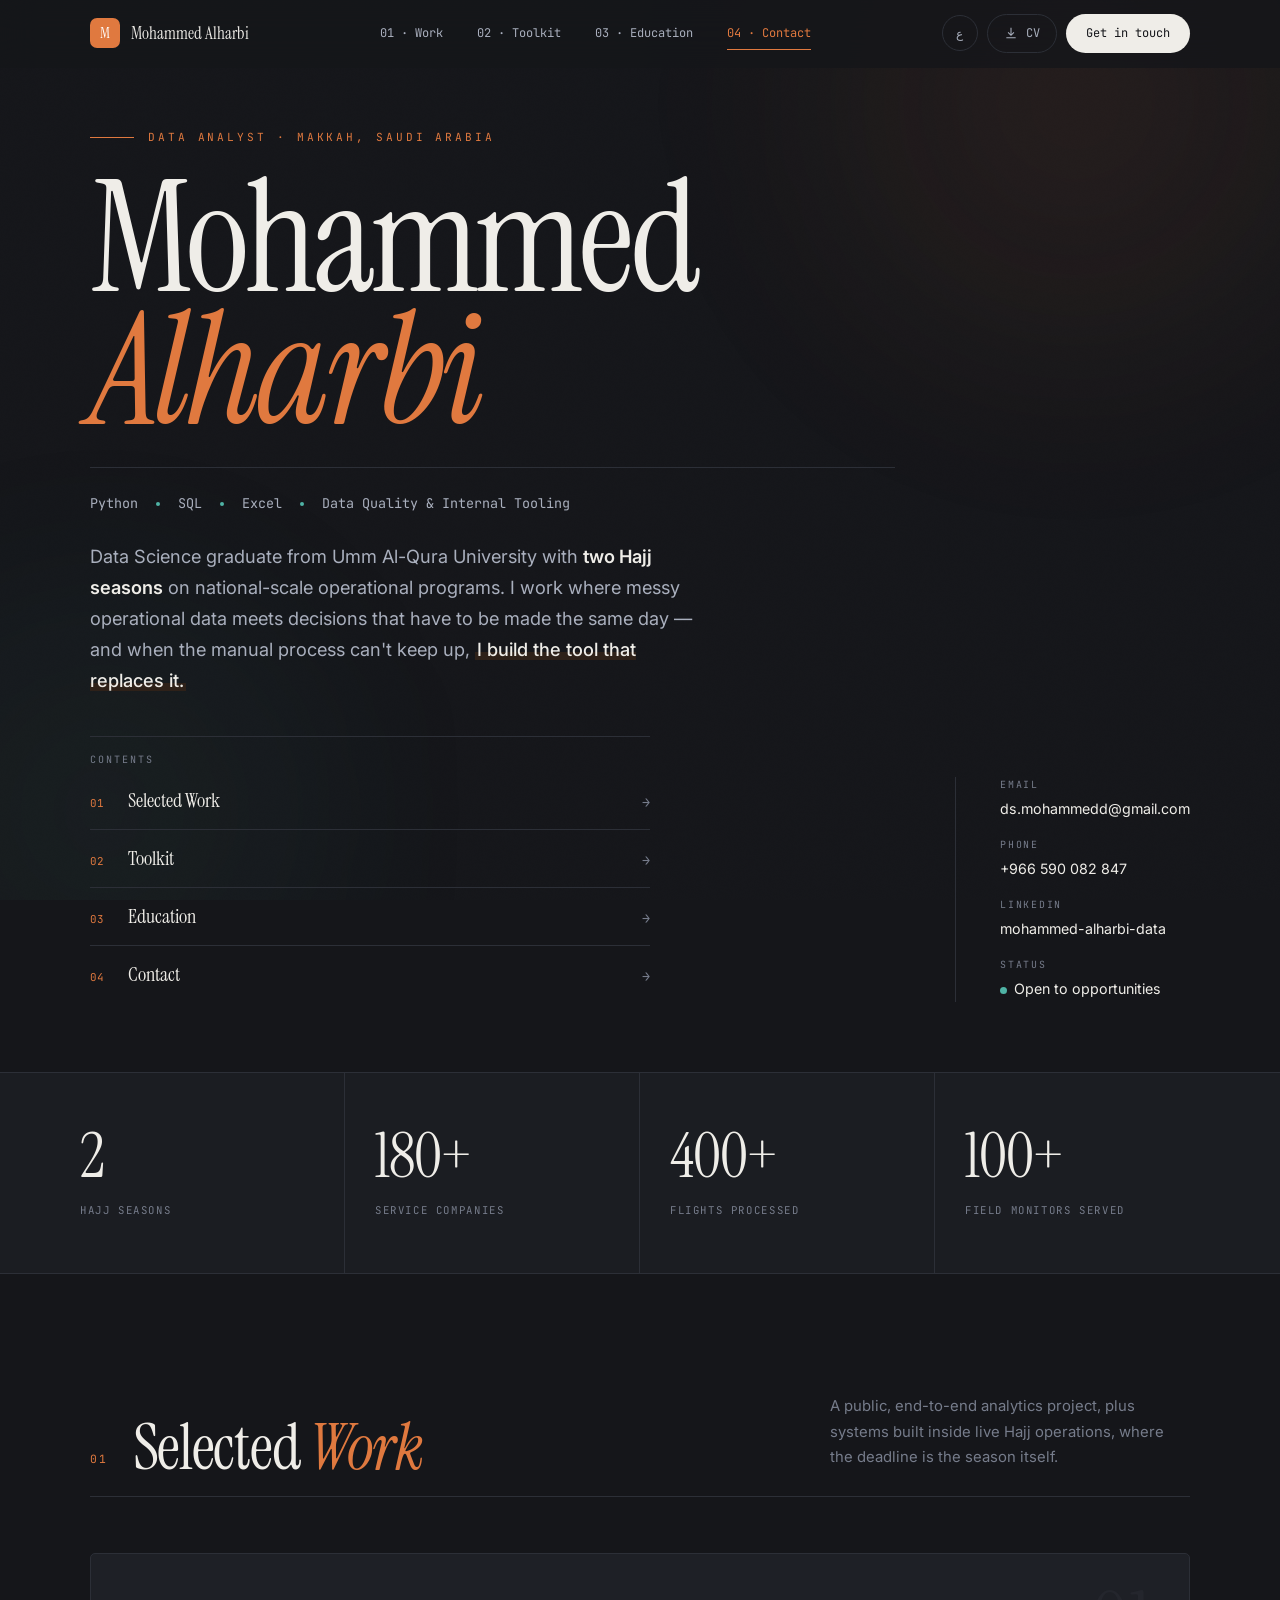
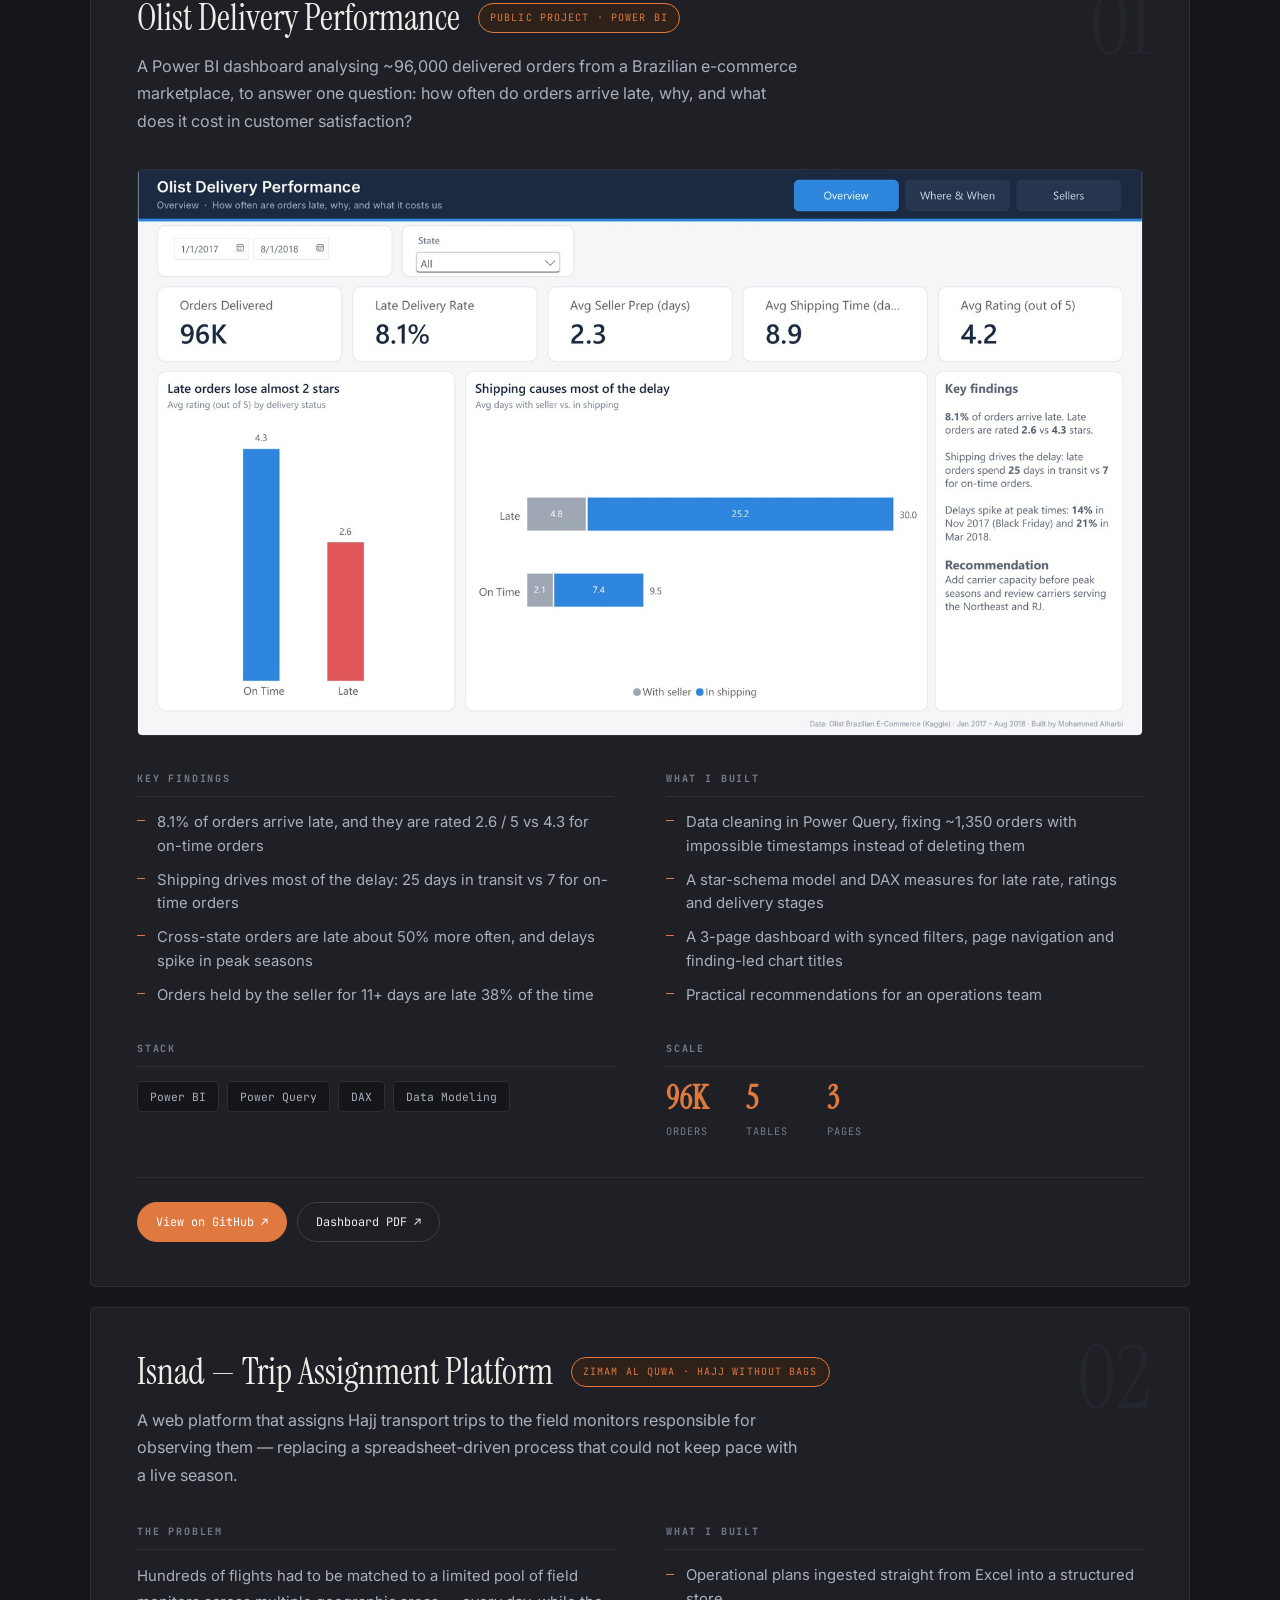
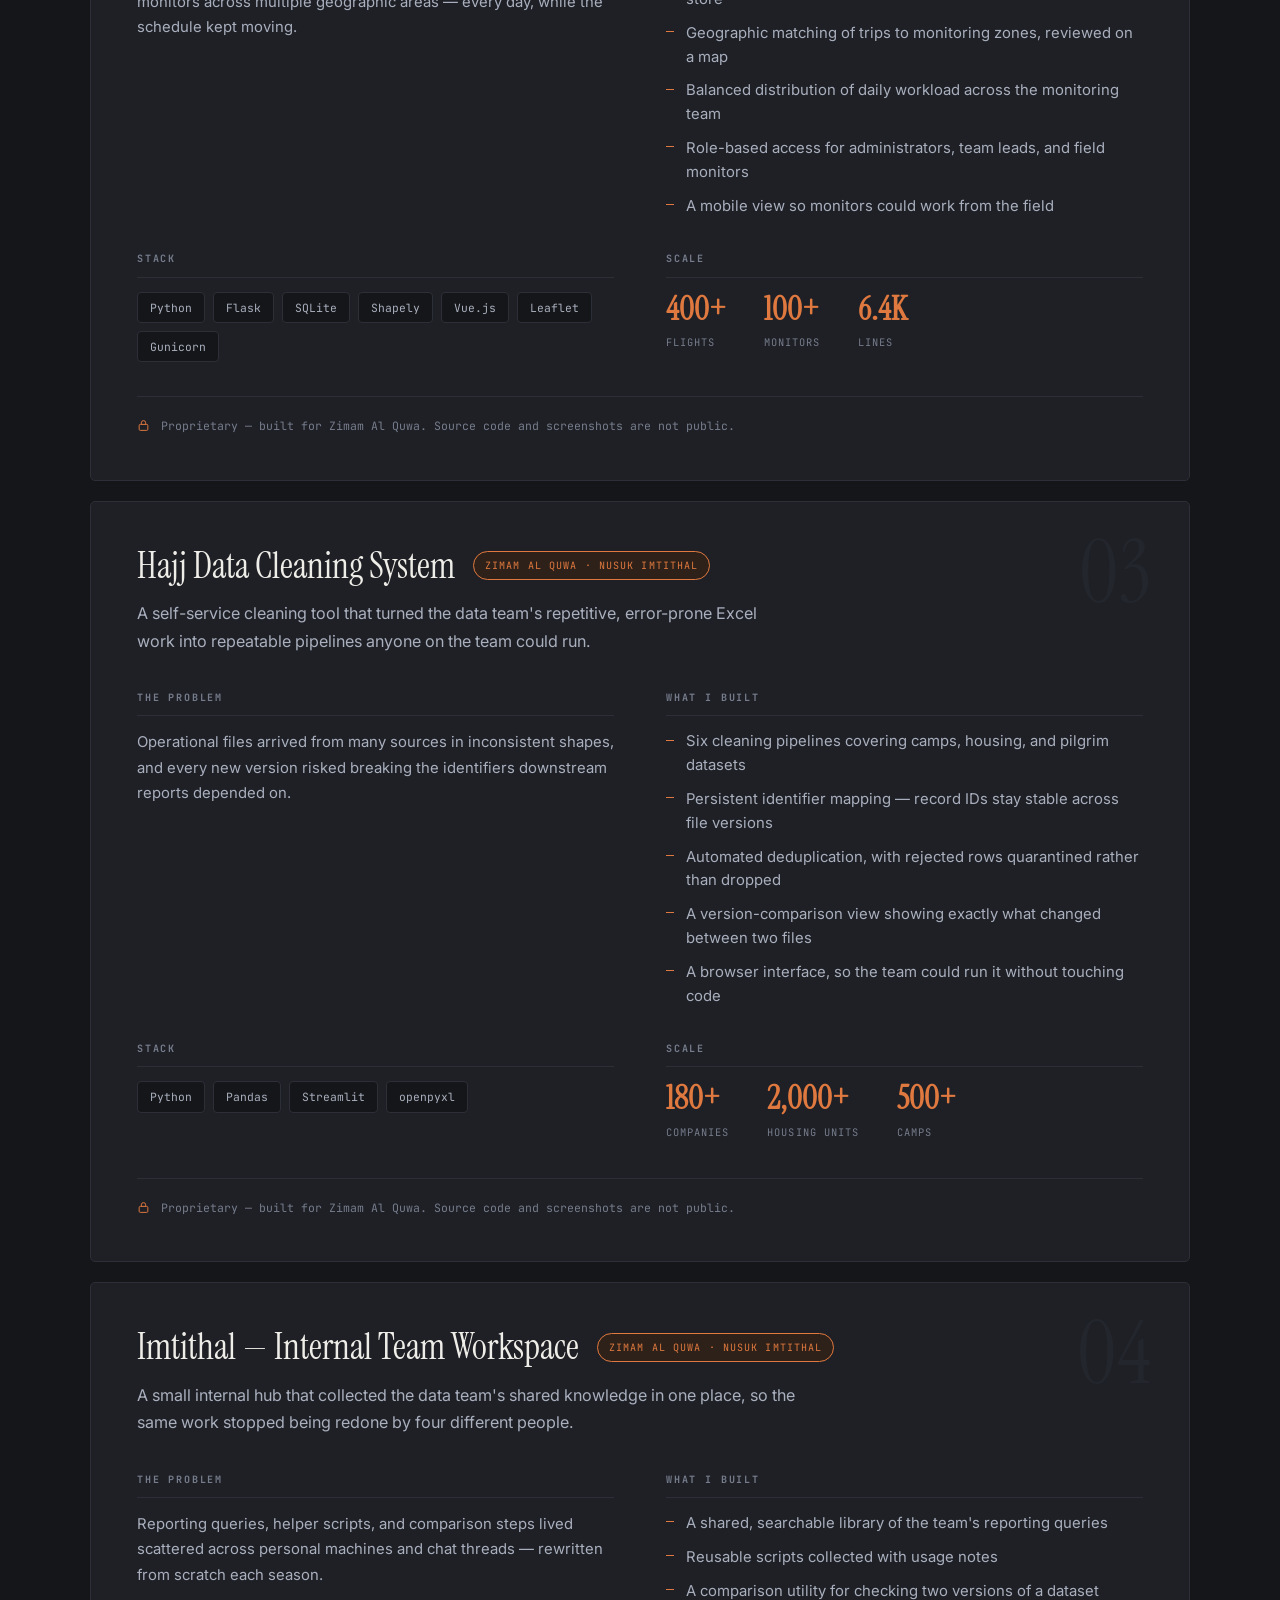
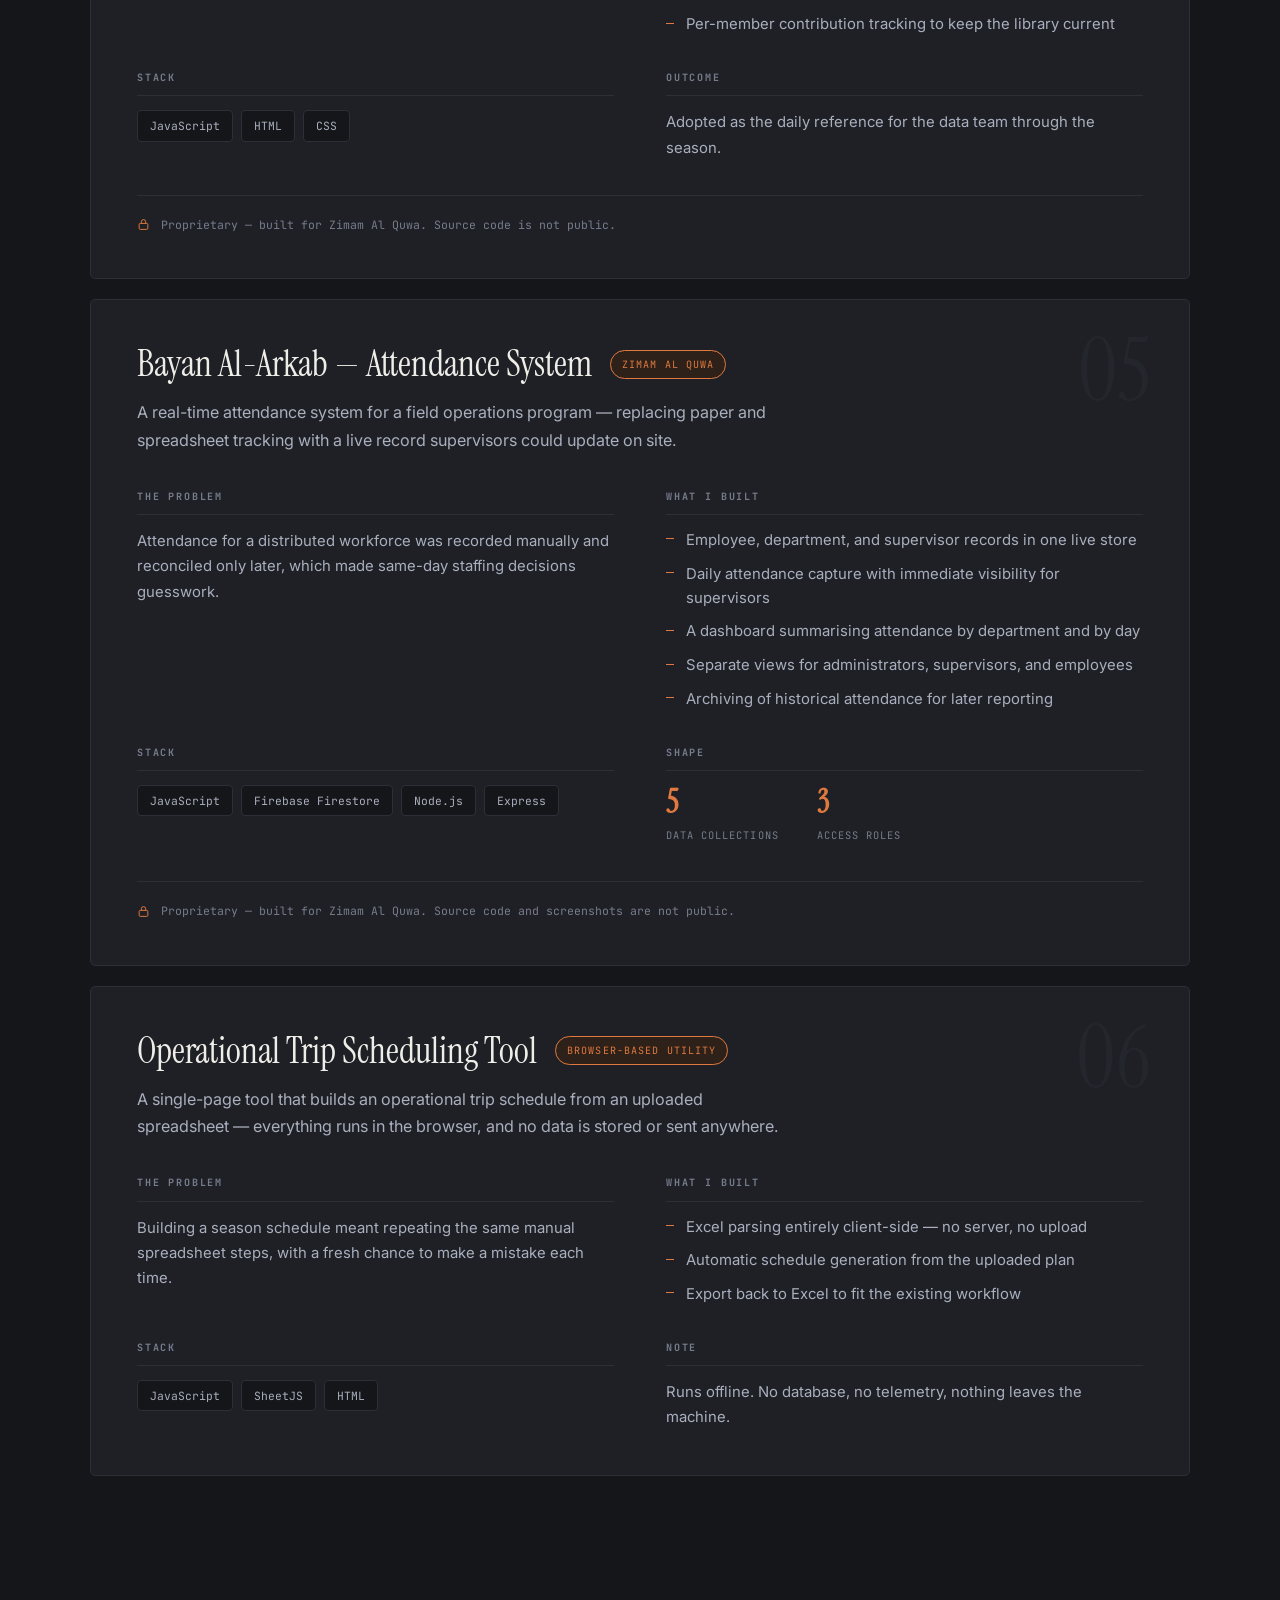
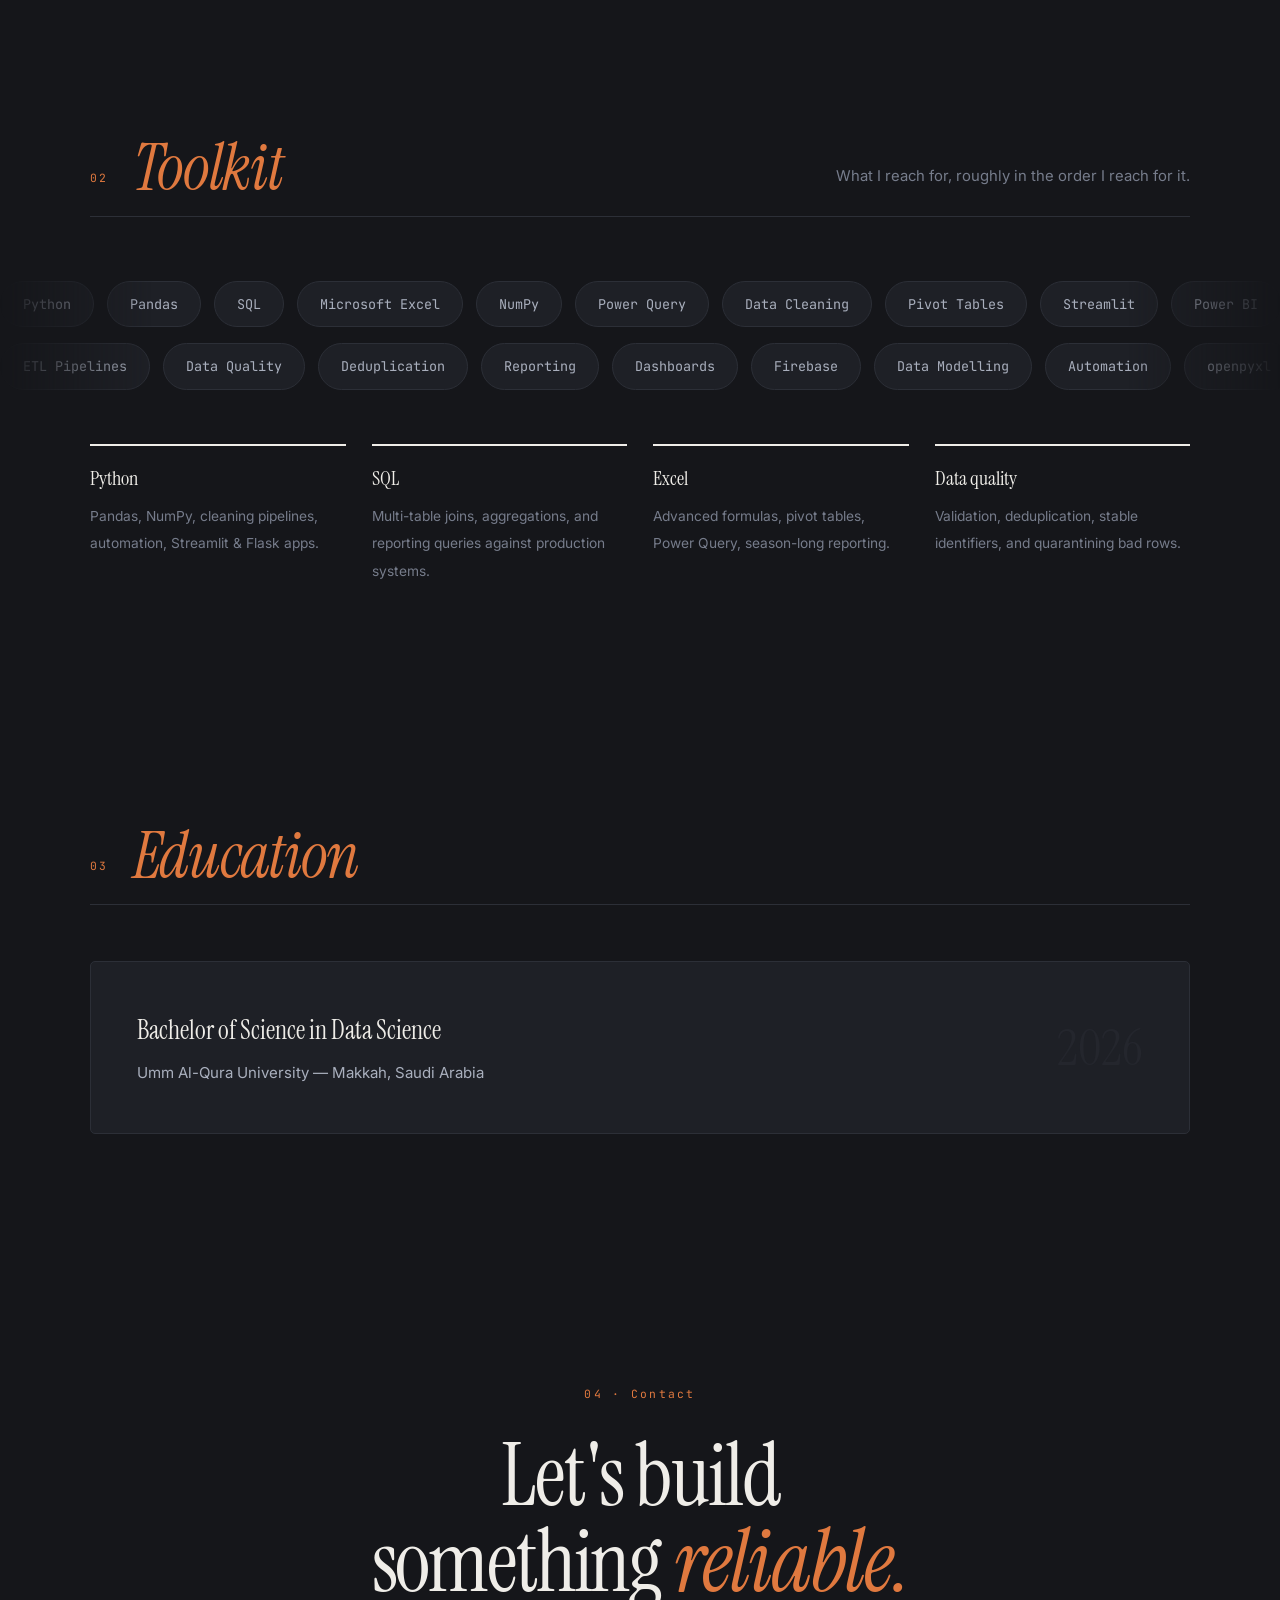
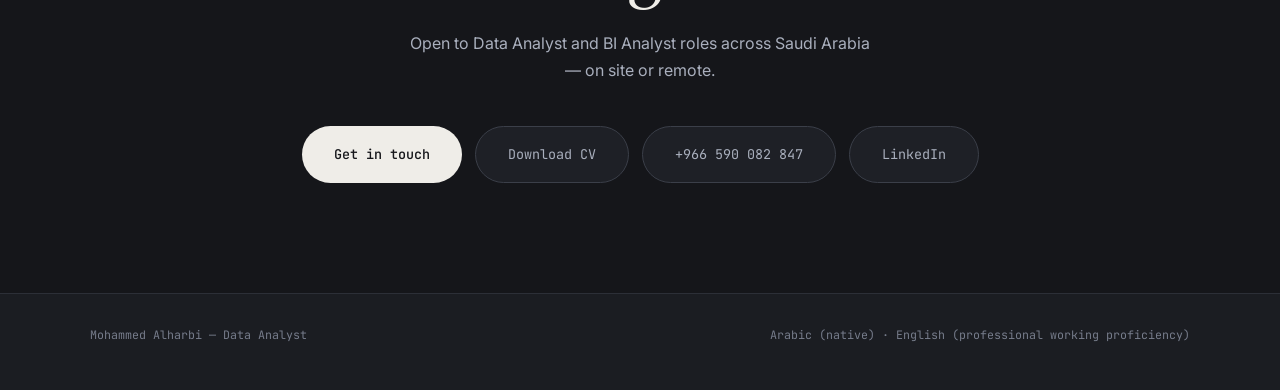
==== commit c1a1b42a: "Add files via upload" ====
--- a/index.html
+++ b/index.html
@@ -213,6 +213,15 @@
 .case:hover .chip{border-color:var(--rule-2);color:var(--ink)}
 .figs{display:flex;flex-wrap:wrap;gap:14px 38px}
 .fig b{display:block;font-family:var(--serif);font-size:2rem;line-height:1.1;color:var(--accent)}
+.shot{display:block;position:relative;z-index:1;margin:0 0 34px;border:1px solid var(--rule);border-radius:5px;overflow:hidden;background:var(--bg)}
+.shot img{display:block;width:100%;height:auto;transition:transform .5s cubic-bezier(.2,.7,.3,1)}
+.shot:hover img{transform:scale(1.015)}
+.proj-links{display:flex;flex-wrap:wrap;gap:10px;margin-top:34px;padding-top:24px;border-top:1px solid var(--rule);position:relative;z-index:1}
+.proj-btn{display:inline-flex;align-items:center;gap:8px;padding:9px 18px;border-radius:100px;border:1px solid var(--rule-2);
+  color:var(--ink);text-decoration:none;font-family:var(--mono);font-size:.74rem;transition:.25s;white-space:nowrap}
+.proj-btn:hover{border-color:var(--accent);color:var(--accent);background:var(--surface-2)}
+.proj-btn.primary{background:var(--accent);border-color:var(--accent);color:#fff}
+.proj-btn.primary:hover{background:var(--accent-2);color:#fff}
 .fig span{font-family:var(--mono);font-size:.65rem;letter-spacing:.1em;text-transform:uppercase;color:var(--ink-3)}
 .locked{margin-top:34px;padding-top:19px;border-top:1px solid var(--rule);
   display:flex;align-items:center;gap:11px;position:relative;z-index:1;
@@ -457,13 +466,56 @@
     <div class="sec-head rv">
       <span class="sec-num">01</span>
       <h2 class="sec-title" data-ar="الأعمال <em>المختارة</em>">Selected <em>Work</em></h2>
-      <p class="sec-sub" data-ar="أنظمة بُنيت داخل عمليات حج حيّة، حيث الموعد النهائي هو الموسم نفسه.">Systems built inside live Hajj operations, where the deadline is the season itself.</p>
+      <p class="sec-sub" data-ar="مشروع تحليلي كامل ومتاح للعامة، وأنظمة بُنيت داخل عمليات حج حيّة حيث الموعد النهائي هو الموسم نفسه.">A public, end-to-end analytics project, plus systems built inside live Hajj operations, where the deadline is the season itself.</p>
     </div>
     <hr class="rule sec-rule rv">
 
     <!-- 01 -->
     <article class="case rv">
       <span class="case-idx">01</span>
+      <div class="case-top">
+        <h3 data-ar="لوحة أداء التوصيل — Olist">Olist Delivery Performance</h3>
+        <span class="tag" data-ar="مشروع عام · Power BI">Public project · Power BI</span>
+      </div>
+      <p class="lede" data-ar="داشبورد Power BI يحلل حوالي 96 ألف طلب من متجر إلكتروني برازيلي، ليجاوب على سؤال واحد: كم مرة تتأخر الطلبات، وليش، وكم يكلّف هذا التأخير من رضا العميل.">
+        A Power BI dashboard analysing ~96,000 delivered orders from a Brazilian e-commerce marketplace,
+        to answer one question: how often do orders arrive late, why, and what does it cost in customer satisfaction?
+      </p>
+      <a class="shot" href="https://github.com/DsMohammedHarbi/olist-delivery-performance" target="_blank" rel="noopener">
+        <img src="images/olist-overview.jpg" alt="Overview page of the Olist Delivery Performance dashboard" loading="lazy">
+      </a>
+      <div class="grid">
+        <div class="blk"><h4 data-ar="أبرز النتائج">Key findings</h4>
+          <ul data-ar="<li>8.1% من الطلبات توصل متأخرة، وتقييمها 2.6 من 5 مقابل 4.3 للطلبات اللي وصلت في وقتها</li><li>الشحن هو سبب أغلب التأخير: 25 يوم في الشحن مقابل 7 للطلبات العادية</li><li>الطلبات بين ولايتين تتأخر أكثر بحوالي 50%، والتأخير يقفز في مواسم الذروة</li><li>الطلب اللي يمسكه البائع 11 يوم أو أكثر يتأخر 38% من المرات</li>">
+            <li>8.1% of orders arrive late, and they are rated 2.6 / 5 vs 4.3 for on-time orders</li>
+            <li>Shipping drives most of the delay: 25 days in transit vs 7 for on-time orders</li>
+            <li>Cross-state orders are late about 50% more often, and delays spike in peak seasons</li>
+            <li>Orders held by the seller for 11+ days are late 38% of the time</li>
+          </ul></div>
+        <div class="blk"><h4 data-ar="ما بنيته">What I built</h4>
+          <ul data-ar="<li>تنظيف البيانات في Power Query، مع معالجة حوالي 1,350 طلب فيها تواريخ مستحيلة بدل حذفها</li><li>موديل Star schema ومقاييس DAX لنسبة التأخير والتقييم ومراحل التوصيل</li><li>داشبورد من 3 صفحات بفلاتر مشتركة وأزرار تنقل وعناوين تقول النتيجة</li><li>توصيات عملية لفريق العمليات</li>">
+            <li>Data cleaning in Power Query, fixing ~1,350 orders with impossible timestamps instead of deleting them</li>
+            <li>A star-schema model and DAX measures for late rate, ratings and delivery stages</li>
+            <li>A 3-page dashboard with synced filters, page navigation and finding-led chart titles</li>
+            <li>Practical recommendations for an operations team</li>
+          </ul></div>
+        <div class="blk"><h4 data-ar="التقنيات">Stack</h4><div class="chips">
+          <span class="chip">Power BI</span><span class="chip">Power Query</span><span class="chip">DAX</span>
+          <span class="chip">Data Modeling</span></div></div>
+        <div class="blk"><h4 data-ar="الحجم">Scale</h4><div class="figs">
+          <div class="fig"><b>96K</b><span data-ar="طلب">orders</span></div>
+          <div class="fig"><b>5</b><span data-ar="جداول">tables</span></div>
+          <div class="fig"><b>3</b><span data-ar="صفحات">pages</span></div></div></div>
+      </div>
+      <div class="proj-links">
+        <a class="proj-btn primary" href="https://github.com/DsMohammedHarbi/olist-delivery-performance" target="_blank" rel="noopener" data-ar="عرض المشروع على GitHub ↗">View on GitHub ↗</a>
+        <a class="proj-btn" href="https://github.com/DsMohammedHarbi/olist-delivery-performance/blob/main/olist_operations.pdf" target="_blank" rel="noopener" data-ar="الداشبورد PDF ↗">Dashboard PDF ↗</a>
+      </div>
+    </article>
+
+    <!-- 02 -->
+    <article class="case rv">
+      <span class="case-idx">02</span>
       <div class="case-top">
         <h3 data-ar="الإسناد — منصة إسناد الرحلات">Isnad — Trip Assignment Platform</h3>
         <span class="tag" data-ar="زمام القوة · حاج بلا حقيبة">Zimam Al Quwa · Hajj Without Bags</span>
@@ -499,9 +551,9 @@
       </div>
     </article>
 
-    <!-- 02 -->
+    <!-- 03 -->
     <article class="case rv">
-      <span class="case-idx">02</span>
+      <span class="case-idx">03</span>
       <div class="case-top">
         <h3 data-ar="نظام تنظيف بيانات الحج">Hajj Data Cleaning System</h3>
         <span class="tag" data-ar="زمام القوة · نسك امتثال">Zimam Al Quwa · Nusuk Imtithal</span>
@@ -536,9 +588,9 @@
       </div>
     </article>
 
-    <!-- 03 -->
+    <!-- 04 -->
     <article class="case rv">
-      <span class="case-idx">03</span>
+      <span class="case-idx">04</span>
       <div class="case-top">
         <h3 data-ar="إمتثال — مساحة عمل الفريق الداخلية">Imtithal — Internal Team Workspace</h3>
         <span class="tag" data-ar="زمام القوة · نسك امتثال">Zimam Al Quwa · Nusuk Imtithal</span>
@@ -569,9 +621,9 @@
       </div>
     </article>
 
-    <!-- 04 -->
+    <!-- 05 -->
     <article class="case rv">
-      <span class="case-idx">04</span>
+      <span class="case-idx">05</span>
       <div class="case-top">
         <h3 data-ar="بيان الأركاب — نظام الحضور">Bayan Al-Arkab — Attendance System</h3>
         <span class="tag" data-ar="زمام القوة">Zimam Al Quwa</span>
@@ -605,9 +657,9 @@
       </div>
     </article>
 
-    <!-- 05 -->
+    <!-- 06 -->
     <article class="case rv">
-      <span class="case-idx">05</span>
+      <span class="case-idx">06</span>
       <div class="case-top">
         <h3 data-ar="أداة جدولة الرحلات التشغيلية">Operational Trip Scheduling Tool</h3>
         <span class="tag" data-ar="أداة تعمل في المتصفح">Browser-based utility</span>
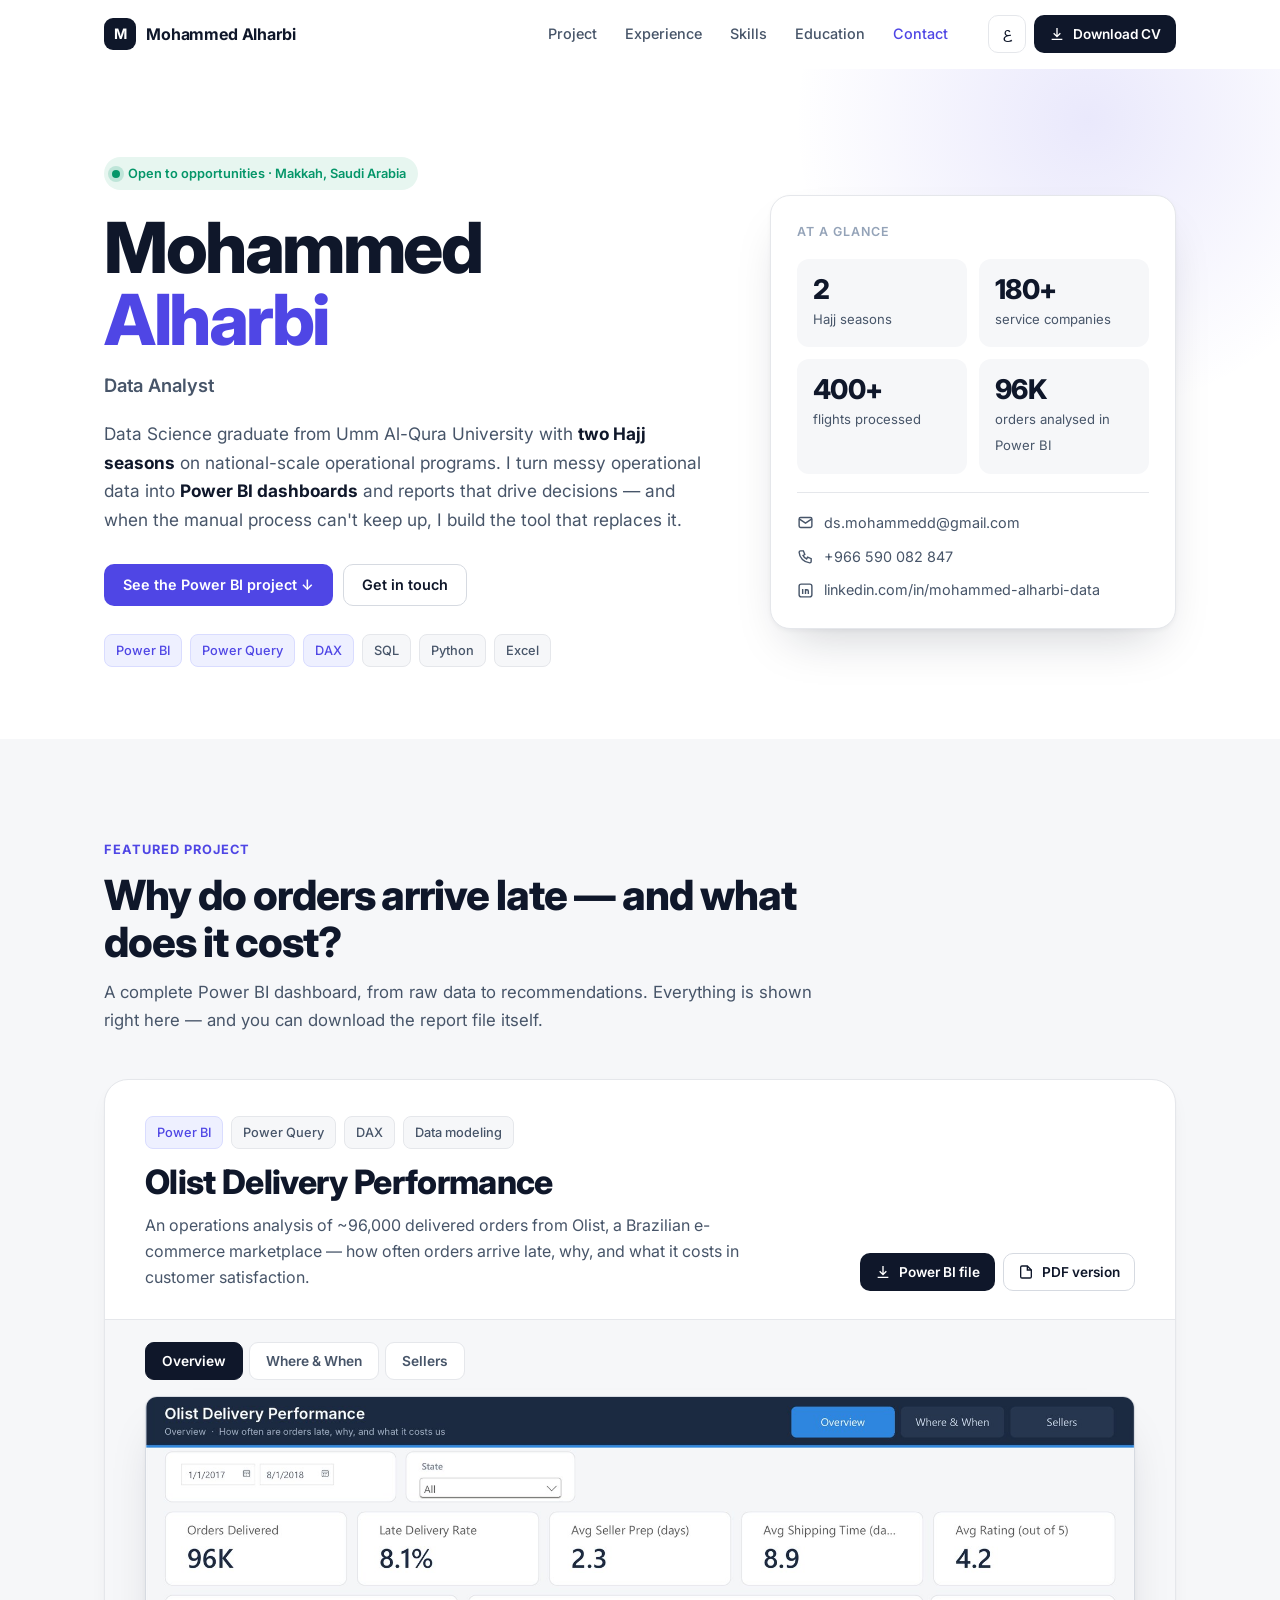
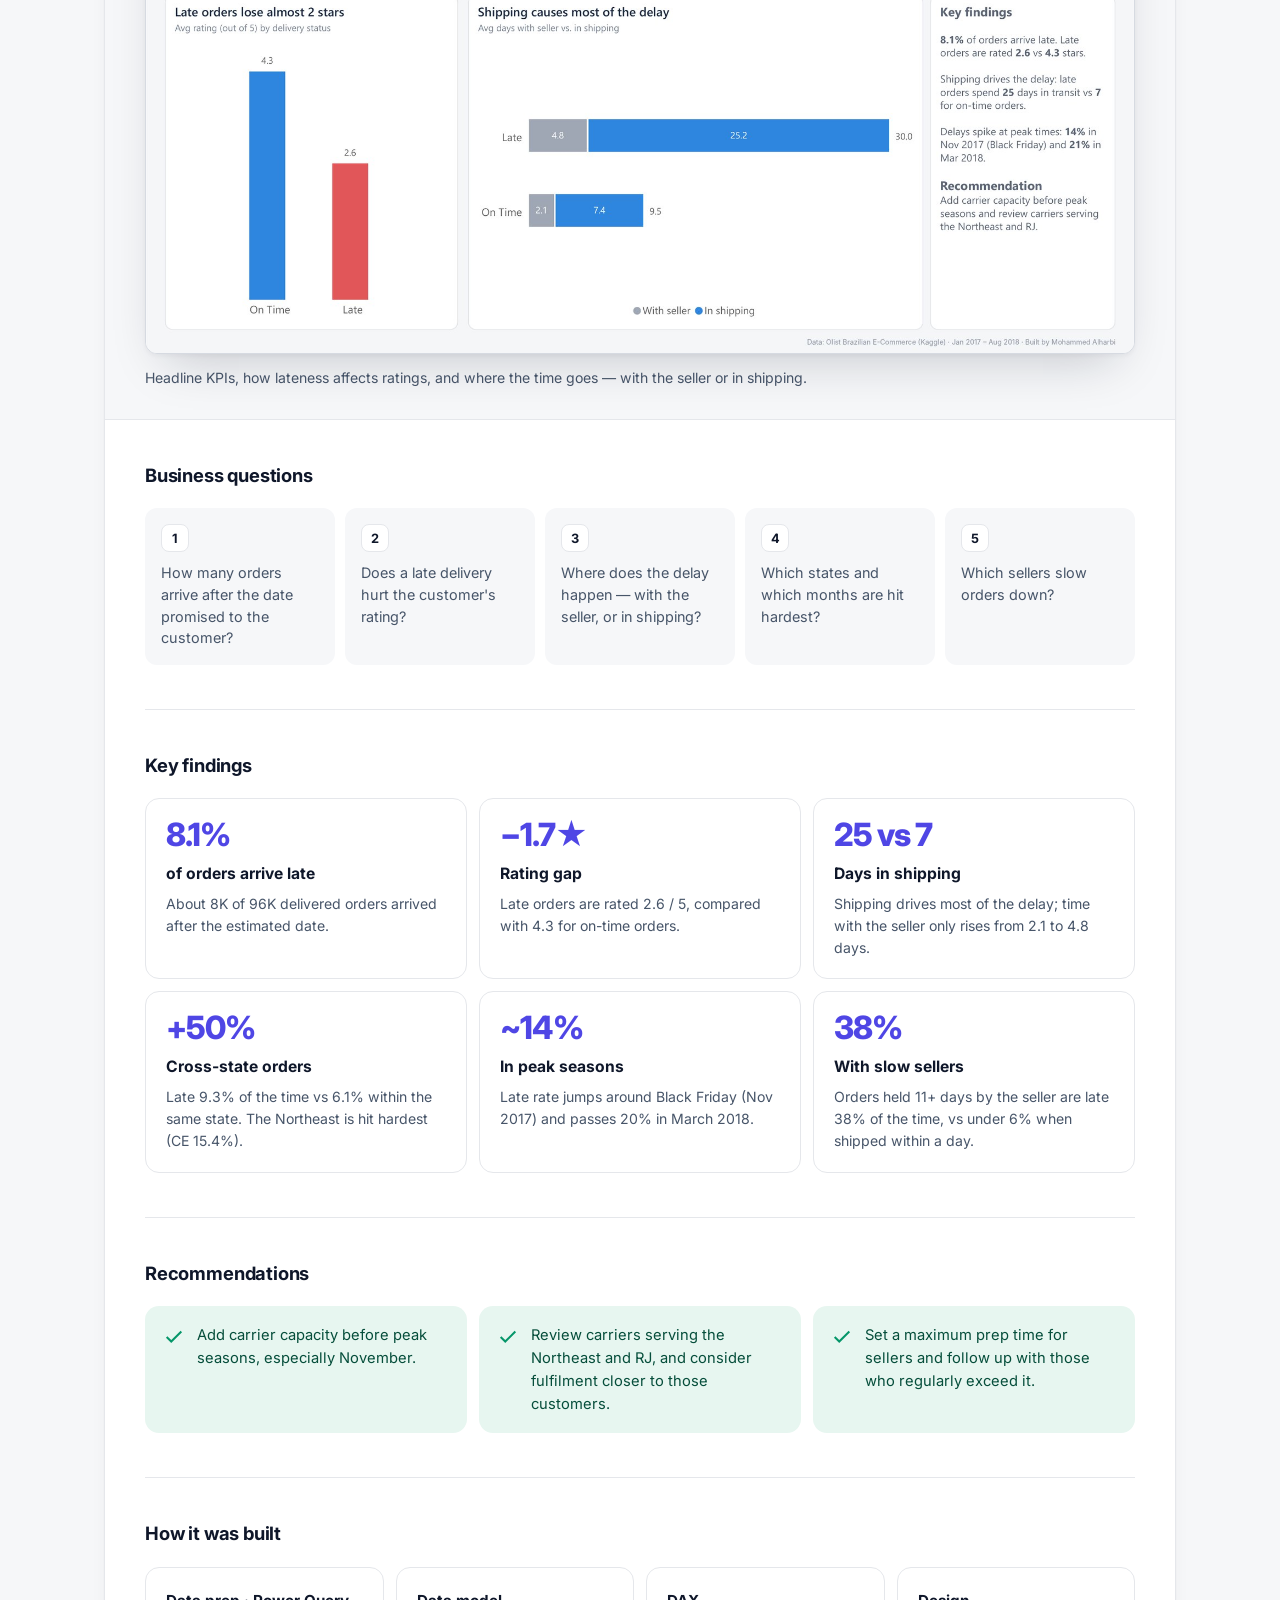
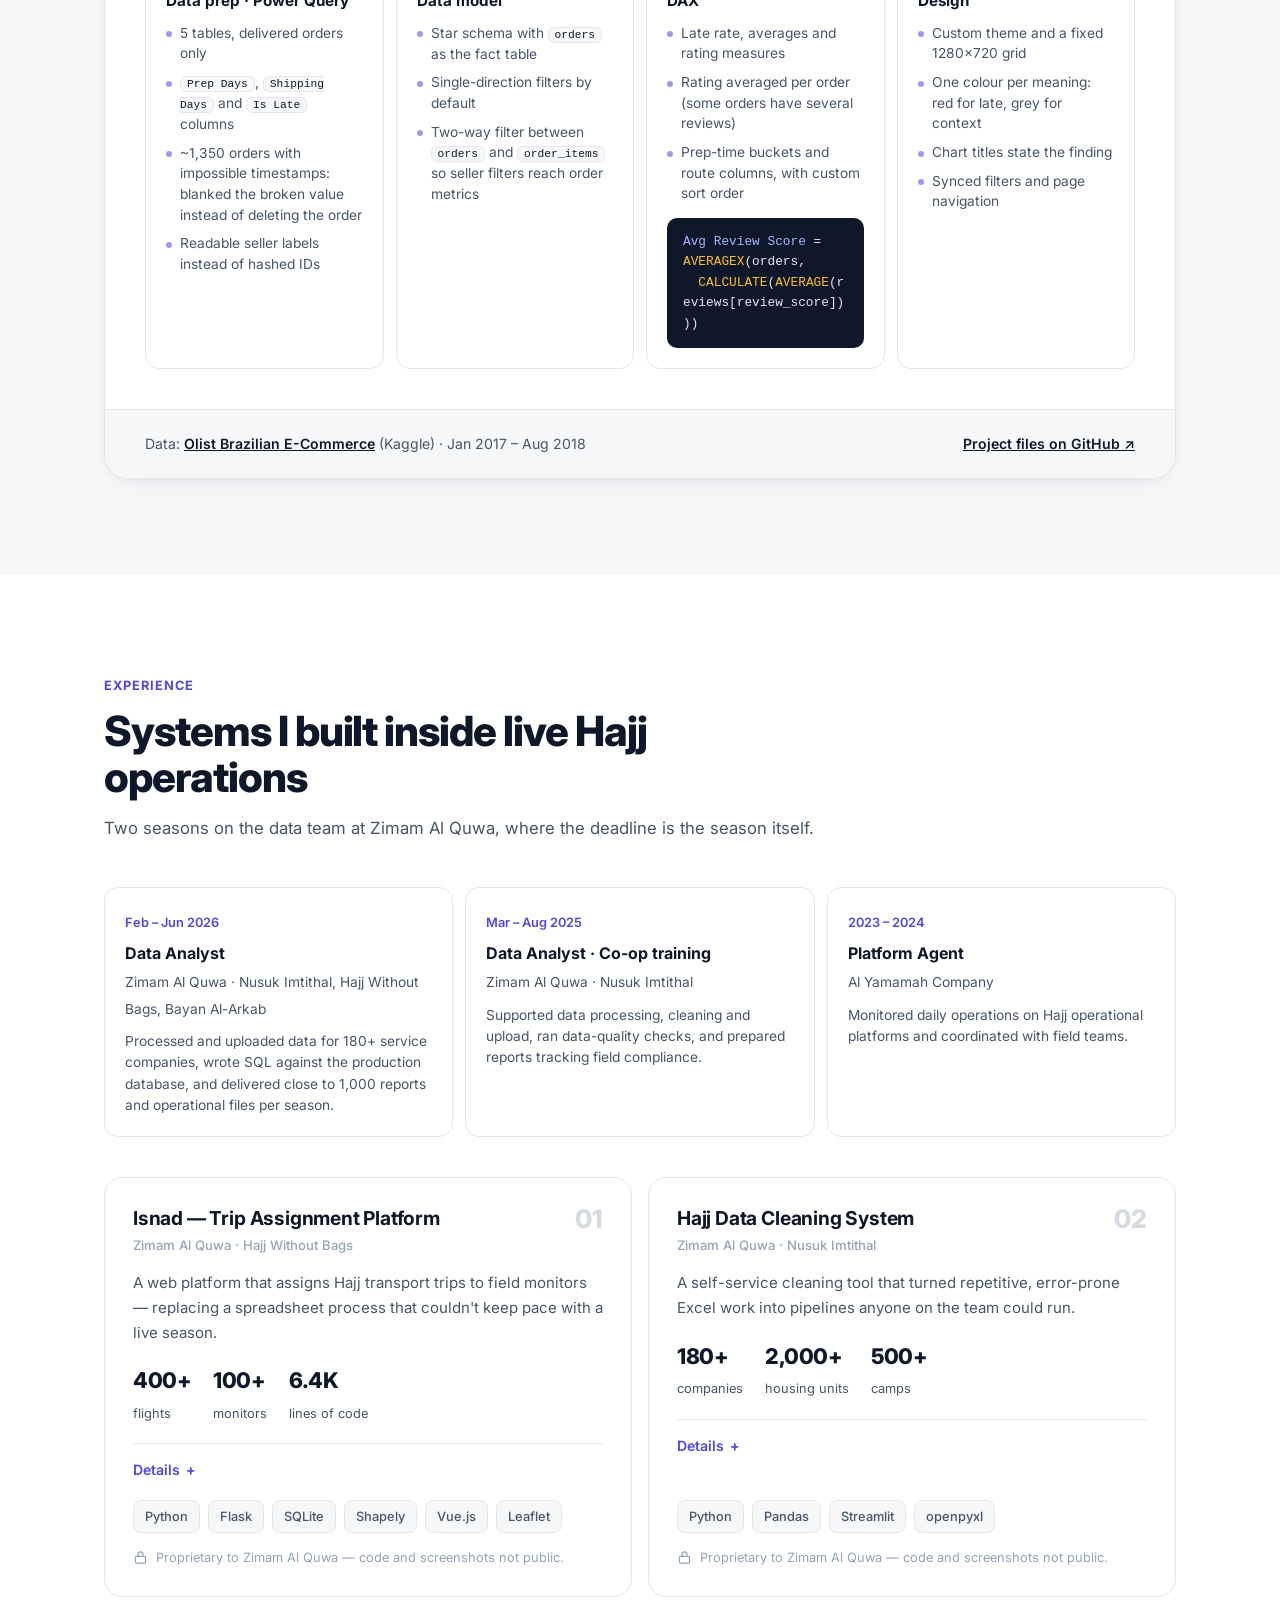
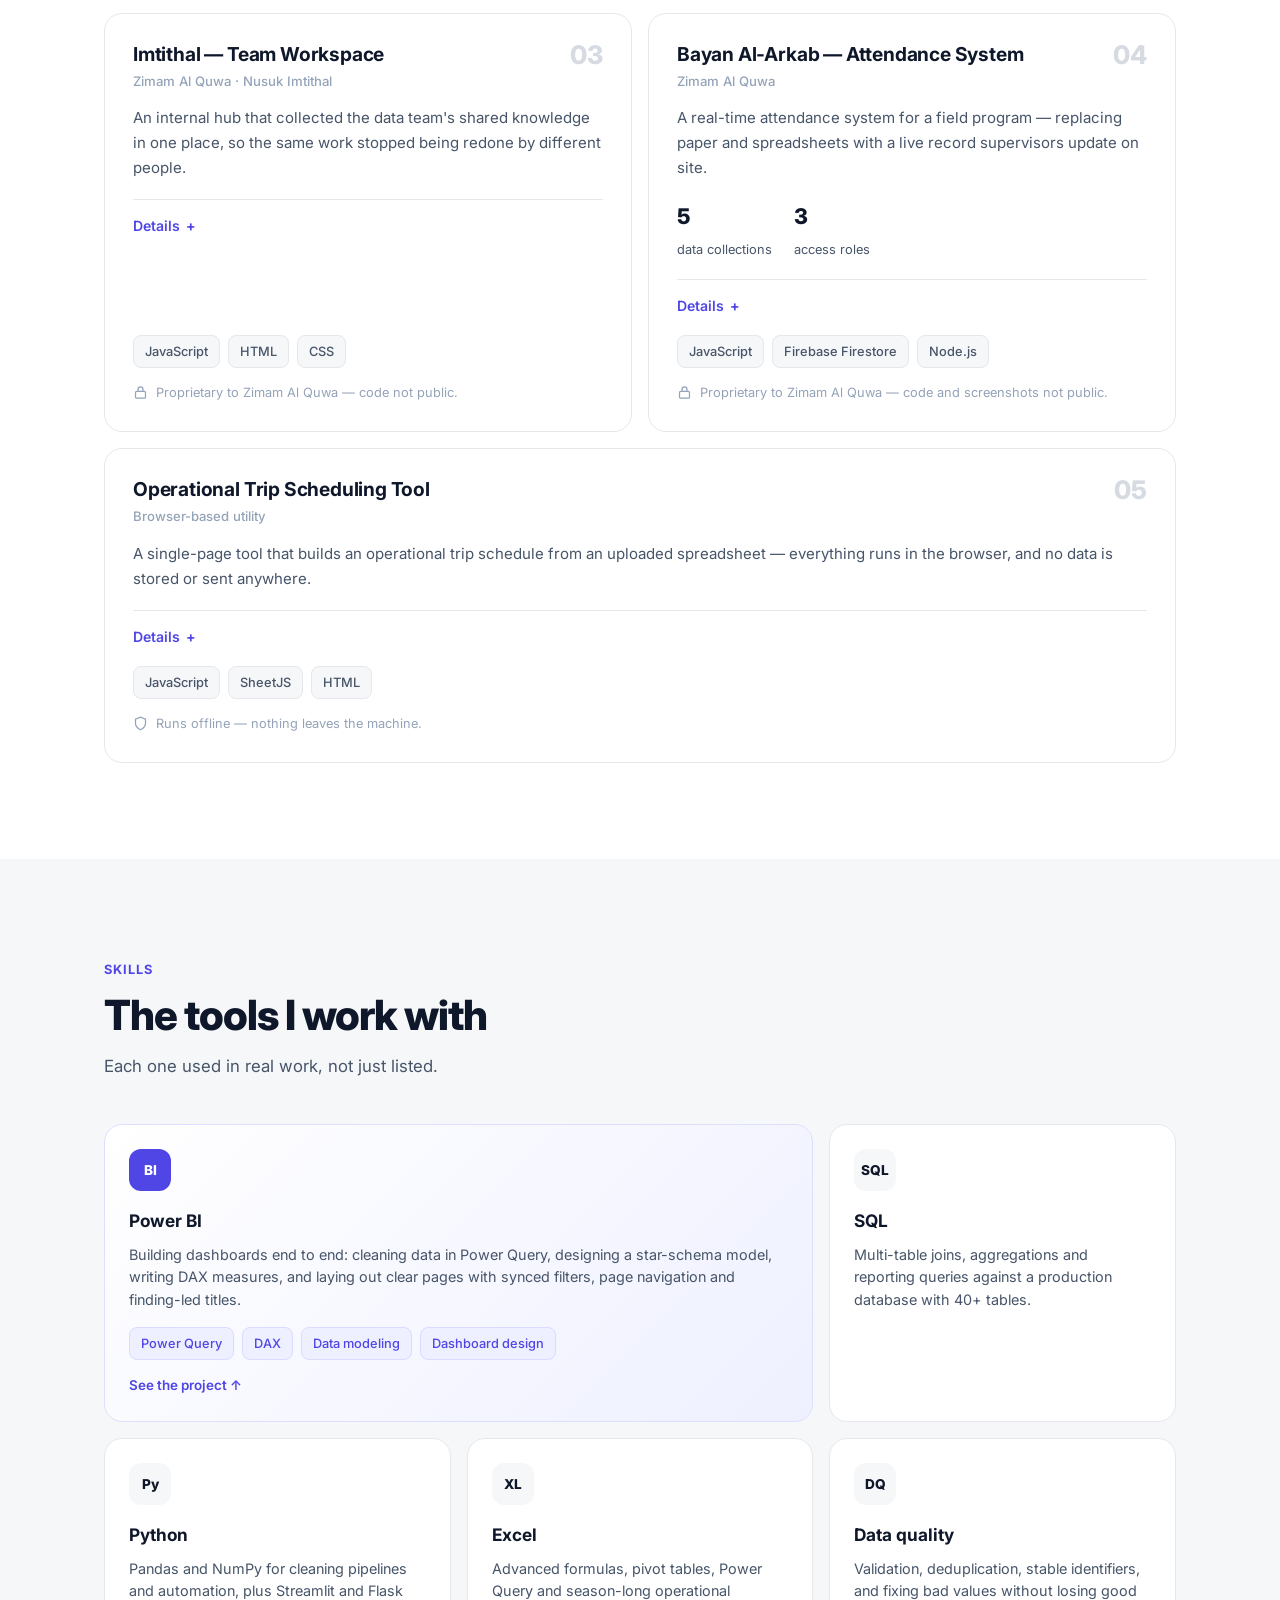
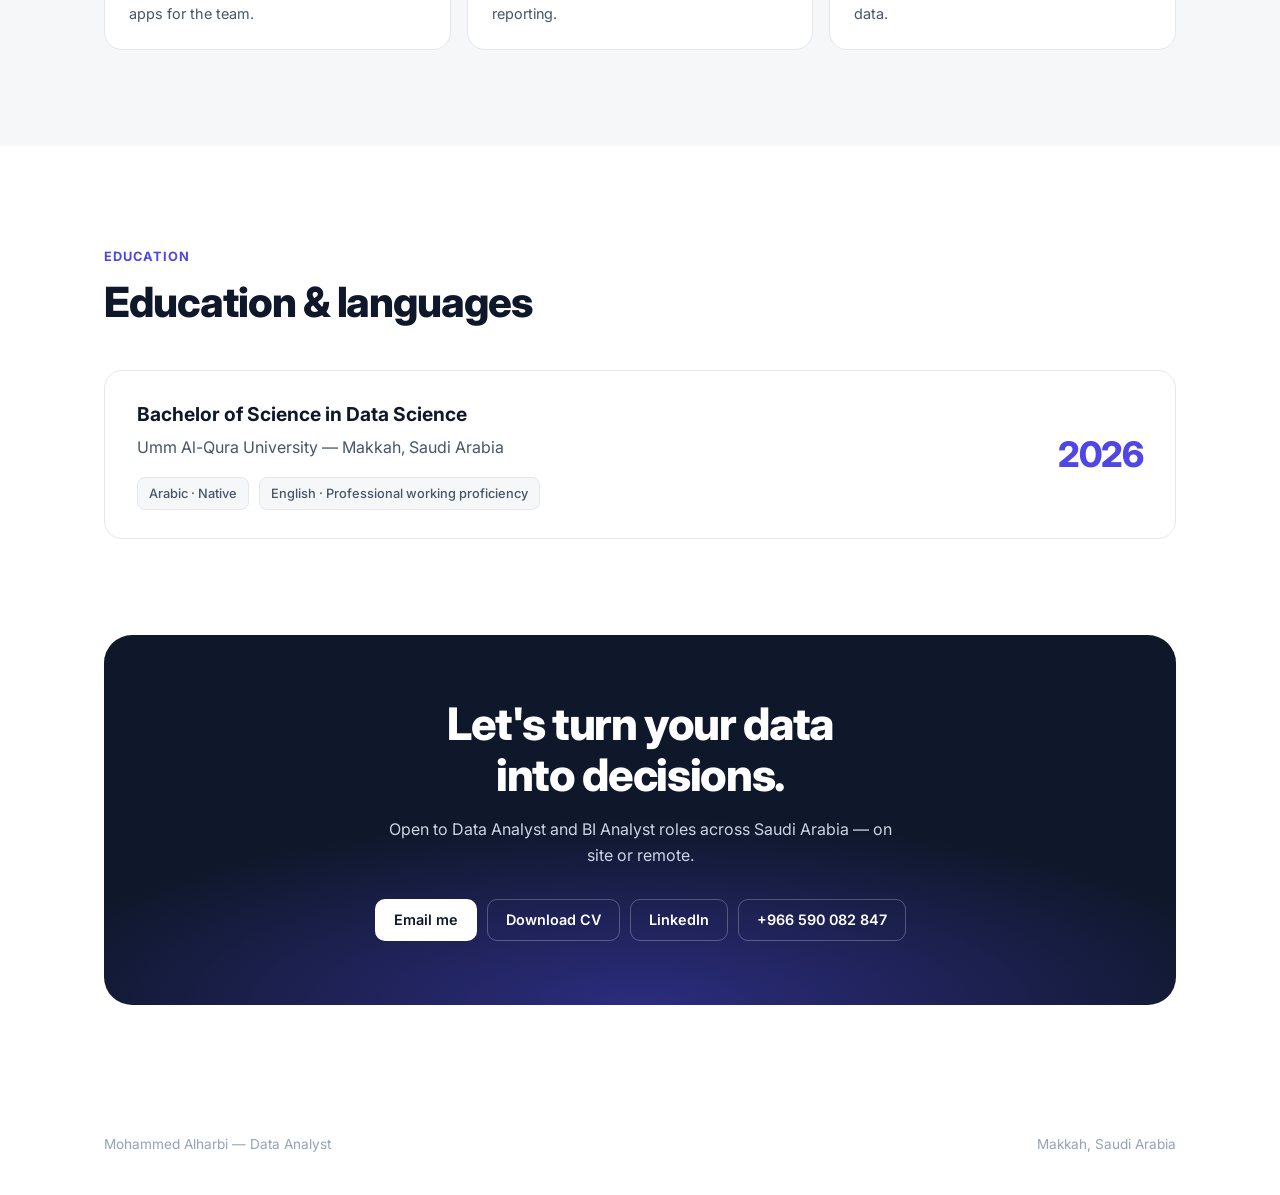
==== commit 24a9baf2: "Add files via upload" ====
--- a/index.html
+++ b/index.html
@@ -4,380 +4,318 @@
 <meta charset="UTF-8">
 <meta name="viewport" content="width=device-width, initial-scale=1.0">
 <title>Mohammed Alharbi — Data Analyst</title>
-<meta name="description" content="Data Analyst. Two Hajj seasons on national-scale operations. Python, SQL, Excel — and the tools built when the manual process could not keep up.">
-<!-- ⚠️ بدّل dsmohammedharbi باسم حساب GitHub بعد إنشائه -->
+<meta name="description" content="Data Analyst in Makkah, Saudi Arabia. Power BI dashboards, SQL, Python and Excel — with two Hajj seasons of hands-on operational data experience.">
 <link rel="canonical" href="https://dsmohammedharbi.github.io/">
 <meta property="og:type" content="website">
 <meta property="og:url" content="https://dsmohammedharbi.github.io/">
 <meta property="og:title" content="Mohammed Alharbi — Data Analyst">
-<meta property="og:description" content="Messy data → reliable decisions. Python, SQL, Excel. Two Hajj seasons on large-scale operational programs.">
+<meta property="og:description" content="Power BI, SQL, Python and Excel. Two Hajj seasons on large-scale operational programs.">
 <meta property="og:image" content="https://dsmohammedharbi.github.io/og.png">
 <meta property="og:image:width" content="1200">
 <meta property="og:image:height" content="630">
 <meta name="twitter:card" content="summary_large_image">
 <meta name="twitter:title" content="Mohammed Alharbi — Data Analyst">
-<meta name="twitter:description" content="Messy data → reliable decisions. Python, SQL, Excel.">
+<meta name="twitter:description" content="Power BI, SQL, Python and Excel.">
 <meta name="twitter:image" content="https://dsmohammedharbi.github.io/og.png">
-<meta name="theme-color" content="#15161A">
+<meta name="theme-color" content="#FFFFFF">
 <link rel="icon" href="favicon.ico" sizes="any">
 <link rel="apple-touch-icon" href="apple-touch-icon.png">
 <link rel="preconnect" href="https://fonts.googleapis.com">
 <link rel="preconnect" href="https://fonts.gstatic.com" crossorigin>
-<link href="https://fonts.googleapis.com/css2?family=Instrument+Serif:ital@0;1&family=Inter:wght@400;500;600&family=JetBrains+Mono:wght@400;500&family=Amiri:wght@400;700&family=IBM+Plex+Sans+Arabic:wght@400;500;600&display=swap" rel="stylesheet">
+<link href="https://fonts.googleapis.com/css2?family=Inter:wght@400;500;600;700;800&family=IBM+Plex+Sans+Arabic:wght@400;500;600;700&display=swap" rel="stylesheet">
 <style>
-/* ══════════════════ tokens ══════════════════ */
 :root{
-  --bg:#15161A; --bg-2:#1B1D22;
-  --surface:#1E2026; --surface-2:#24262D;
-  --ink:#EFEDE8; --ink-2:#A9AFBD; --ink-3:#767C8B;
-  --rule:#2C2F37; --rule-2:#3B3F49;
-  --accent:#E0793F; --accent-2:#EC8B52; --accent-soft:#2E2119;
-  --teal:#4FB3A5; --teal-soft:#16292A;
-  --shadow:rgba(0,0,0,.55);
-  --nav-bg:rgba(21,22,26,.82);
-  --serif:"Instrument Serif",Georgia,"Times New Roman",serif;
-  --body:"Inter",-apple-system,BlinkMacSystemFont,"Segoe UI",sans-serif;
-  --mono:"JetBrains Mono",ui-monospace,Consolas,monospace;
-  --max:1180px; --nav-h:68px;
+  --bg:#FFFFFF; --bg-soft:#F6F7F9; --bg-tint:#F1F0FE;
+  --ink:#0F172A; --ink-2:#475569; --ink-3:#94A3B8;
+  --line:#E5E7EB; --line-2:#D6DAE1;
+  --accent:#4F46E5; --accent-2:#4338CA; --accent-soft:#EEF0FF;
+  --good:#059669; --good-soft:#E7F6F0;
+  --radius:16px; --radius-sm:10px;
+  --shadow:0 1px 2px rgba(15,23,42,.04),0 8px 24px -12px rgba(15,23,42,.12);
+  --shadow-lg:0 2px 4px rgba(15,23,42,.04),0 24px 48px -20px rgba(15,23,42,.22);
+  --font:"Inter",system-ui,-apple-system,"Segoe UI",sans-serif;
+  --font-ar:"IBM Plex Sans Arabic","Inter",system-ui,sans-serif;
+  --max:1120px;
 }
-*{margin:0;padding:0;box-sizing:border-box}
-html{scroll-behavior:smooth;-webkit-text-size-adjust:100%}
-body{background:var(--bg);color:var(--ink);font-family:var(--body);line-height:1.7;
-  -webkit-font-smoothing:antialiased;overflow-x:hidden;transition:background .5s,color .5s}
-::selection{background:var(--accent);color:var(--bg)}
-section{scroll-margin-top:calc(var(--nav-h) + 20px)}
-
-/* ══════════════════ ambient ══════════════════ */
-.wash{position:fixed;inset:0;z-index:0;pointer-events:none;overflow:hidden}
-.blot{position:absolute;border-radius:50%;filter:blur(130px);opacity:.85}
-.blot-1{width:56vw;height:56vw;background:radial-gradient(circle,rgba(224,121,63,.16),transparent 65%);
-  top:-20vw;right:-12vw;animation:float1 34s ease-in-out infinite}
-.blot-2{width:48vw;height:48vw;background:radial-gradient(circle,rgba(79,179,165,.13),transparent 65%);
-  top:56vh;left:-16vw;animation:float2 40s ease-in-out infinite}
-@keyframes float1{0%,100%{transform:translate(0,0) scale(1)}50%{transform:translate(-6vw,5vh) scale(1.12)}}
-@keyframes float2{0%,100%{transform:translate(0,0) scale(1)}50%{transform:translate(7vw,-6vh) scale(1.1)}}
-.tex{position:fixed;inset:0;z-index:1;pointer-events:none;opacity:.35;mix-blend-mode:overlay;
-  background-image:url("data:image/svg+xml,%3Csvg xmlns='http://www.w3.org/2000/svg' width='180' height='180'%3E%3Cfilter id='n'%3E%3CfeTurbulence type='fractalNoise' baseFrequency='.9' numOctaves='4'/%3E%3C/filter%3E%3Crect width='180' height='180' filter='url(%23n)' opacity='.05'/%3E%3C/svg%3E")}
-
-/* ══════════════════ NAV ══════════════════ */
-.nav{position:fixed;top:0;left:0;right:0;height:var(--nav-h);z-index:90;display:flex;align-items:center;
-  background:var(--nav-bg);backdrop-filter:blur(16px);-webkit-backdrop-filter:blur(16px);
-  border-bottom:1px solid transparent;transition:border-color .35s,box-shadow .35s}
-.nav.stuck{border-bottom-color:var(--rule);box-shadow:0 6px 26px -20px var(--shadow)}
-.nav-in{max-width:var(--max);margin:0 auto;padding:0 40px;width:100%;
-  display:flex;align-items:center;justify-content:space-between;gap:20px}
-.brand{display:flex;align-items:center;gap:11px;text-decoration:none;color:var(--ink);flex-shrink:0}
-.brand .mark{width:30px;height:30px;border-radius:7px;background:var(--accent);color:#fff;
-  display:grid;place-items:center;font-family:var(--serif);font-size:.95rem}
-.brand .bn{font-family:var(--serif);font-size:1.06rem;white-space:nowrap}
-.nav-links{display:flex;align-items:center;gap:4px;list-style:none}
-.nav-links a{display:block;padding:8px 15px;border-radius:100px;text-decoration:none;
-  font-family:var(--mono);font-size:.75rem;color:var(--ink-2);
-  transition:color .25s,background .25s;position:relative}
-.nav-links a:hover{color:var(--ink);background:var(--surface-2)}
+*{box-sizing:border-box;margin:0;padding:0}
+html{scroll-behavior:smooth;scroll-padding-top:84px}
+body{background:var(--bg);color:var(--ink);font-family:var(--font);line-height:1.65;
+  -webkit-font-smoothing:antialiased;text-rendering:optimizeLegibility}
+html[lang="ar"] body{font-family:var(--font-ar)}
+a{color:inherit}
+img{max-width:100%;display:block}
+.wrap{max-width:var(--max);margin:0 auto;padding:0 24px}
+::selection{background:var(--accent);color:#fff}
+
+/* ---------- nav ---------- */
+.nav{position:sticky;top:0;z-index:50;background:rgba(255,255,255,.85);backdrop-filter:saturate(1.6) blur(14px);
+  -webkit-backdrop-filter:saturate(1.6) blur(14px);border-bottom:1px solid transparent;transition:border-color .25s}
+.nav.stuck{border-bottom-color:var(--line)}
+.nav-in{max-width:var(--max);margin:0 auto;padding:0 24px;height:68px;display:flex;align-items:center;gap:28px}
+.brand{display:flex;align-items:center;gap:10px;text-decoration:none;font-weight:700;letter-spacing:-.01em;white-space:nowrap}
+.brand .mark{width:32px;height:32px;border-radius:9px;background:var(--ink);color:#fff;display:grid;place-items:center;
+  font-size:.9rem;font-weight:700}
+.nav-links{display:flex;gap:4px;list-style:none;margin-inline-start:auto}
+.nav-links a{display:block;padding:8px 12px;border-radius:8px;text-decoration:none;font-size:.9rem;color:var(--ink-2);
+  font-weight:500;transition:.2s}
+.nav-links a:hover{color:var(--ink);background:var(--bg-soft)}
 .nav-links a.active{color:var(--accent)}
-.nav-links a.active::after{content:"";position:absolute;left:15px;right:15px;bottom:2px;height:1px;background:var(--accent)}
-.nav-right{display:flex;align-items:center;gap:9px;flex-shrink:0}
-.icon-btn{min-width:36px;height:36px;padding:0 10px;border-radius:100px;border:1px solid var(--rule);
-  background:transparent;color:var(--ink-2);display:grid;place-items:center;cursor:pointer;transition:.25s;
-  font-family:var(--mono);font-size:.72rem;letter-spacing:.06em}
-.icon-btn:hover{color:var(--accent);border-color:var(--accent);background:var(--surface-2)}
-.icon-btn svg{width:16px;height:16px;stroke:currentColor;fill:none;stroke-width:1.7}
-.nav-cta{padding:9px 20px;border-radius:100px;background:var(--ink);color:var(--bg);
-  text-decoration:none;font-family:var(--mono);font-size:.75rem;transition:.25s;white-space:nowrap}
-.nav-cta:hover{background:var(--accent);color:#fff}
-.nav-cv{display:inline-flex;align-items:center;gap:8px;padding:8px 16px;border-radius:100px;
-  border:1px solid var(--rule);color:var(--ink-2);text-decoration:none;
-  font-family:var(--mono);font-size:.75rem;transition:.25s;white-space:nowrap}
-.nav-cv:hover{color:var(--accent);border-color:var(--accent);background:var(--surface-2)}
-.nav-cv svg{width:14px;height:14px;stroke:currentColor;fill:none;stroke-width:1.8}
+.nav-right{display:flex;align-items:center;gap:8px}
+.icon-btn{height:38px;min-width:38px;padding:0 12px;border-radius:10px;border:1px solid var(--line);background:#fff;
+  color:var(--ink);font:600 .85rem var(--font-ar);cursor:pointer;display:grid;place-items:center;transition:.2s}
+.icon-btn:hover{border-color:var(--ink)}
+.icon-btn svg{width:18px;height:18px;stroke:currentColor;fill:none;stroke-width:2}
+.btn{display:inline-flex;align-items:center;gap:8px;height:42px;padding:0 18px;border-radius:10px;font-weight:600;
+  font-size:.9rem;text-decoration:none;border:1px solid transparent;transition:.2s;white-space:nowrap;cursor:pointer}
+.btn svg{width:16px;height:16px;stroke:currentColor;fill:none;stroke-width:2;flex-shrink:0}
+.btn-dark{background:var(--ink);color:#fff}
+.btn-dark:hover{background:#1E293B;transform:translateY(-1px)}
+.btn-accent{background:var(--accent);color:#fff}
+.btn-accent:hover{background:var(--accent-2);transform:translateY(-1px)}
+.btn-line{background:#fff;color:var(--ink);border-color:var(--line-2)}
+.btn-line:hover{border-color:var(--ink);transform:translateY(-1px)}
+.btn-sm{height:38px;padding:0 14px;font-size:.85rem}
 .burger{display:none}
 
-.sheet{position:fixed;inset:0;z-index:95;background:var(--bg);display:flex;flex-direction:column;
-  justify-content:center;gap:6px;padding:0 32px;opacity:0;visibility:hidden;transition:opacity .3s,visibility .3s}
-.sheet.open{opacity:1;visibility:visible}
-.sheet a{font-family:var(--serif);font-size:2.2rem;color:var(--ink);text-decoration:none;
-  padding:12px 0;border-bottom:1px solid var(--rule);display:flex;align-items:baseline;gap:16px}
-.sheet a span{font-family:var(--mono);font-size:.7rem;color:var(--accent)}
-.sheet-close{position:absolute;top:18px;right:32px}
-
-.progress{position:fixed;top:0;left:0;height:2px;width:0;z-index:99;
-  background:linear-gradient(90deg,var(--accent),var(--teal))}
-
-/* ══════════════════ side dots ══════════════════ */
-.dots{position:fixed;right:26px;top:50%;transform:translateY(-50%);z-index:80;
-  display:flex;flex-direction:column;gap:16px;align-items:flex-end}
-.dot-link{display:flex;align-items:center;gap:10px;text-decoration:none;cursor:pointer}
-.dot-link .lbl{font-family:var(--mono);font-size:.63rem;letter-spacing:.13em;text-transform:uppercase;
-  color:var(--ink-3);opacity:0;transform:translateX(6px);transition:.28s;white-space:nowrap}
-.dot-link:hover .lbl{opacity:1;transform:none}
-.dot-link .pt{width:7px;height:7px;border-radius:50%;border:1px solid var(--rule-2);background:transparent;transition:.28s}
-.dot-link.active .pt{background:var(--accent);border-color:var(--accent);transform:scale(1.35)}
-.dot-link.active .lbl{opacity:1;transform:none;color:var(--accent)}
-
-/* ══════════════════ layout ══════════════════ */
-.wrap{max-width:var(--max);margin:0 auto;padding:0 40px;position:relative;z-index:2}
-section{position:relative;z-index:2}
-.rule{height:1px;background:var(--rule);border:none}
-
-/* ══════════════════ hero ══════════════════ */
-.hero{min-height:100svh;display:flex;align-items:center;padding:calc(var(--nav-h) + 60px) 0 70px;position:relative}
-.hero-grid{display:grid;grid-template-columns:1fr auto;gap:60px;align-items:end;width:100%}
-.kicker{font-family:var(--mono);font-size:.7rem;letter-spacing:.26em;text-transform:uppercase;
-  color:var(--accent);display:flex;align-items:center;gap:14px;margin-bottom:26px}
-.kicker::before{content:"";width:44px;height:1px;background:var(--accent)}
-h1.name{font-family:var(--serif);font-weight:400;font-size:clamp(3.4rem,12vw,9.6rem);
-  line-height:.86;letter-spacing:-.025em;color:var(--ink)}
-h1.name em{font-style:italic;color:var(--accent)}
-.title-line{margin-top:30px;padding-top:24px;border-top:1px solid var(--rule);
-  display:flex;flex-wrap:wrap;align-items:center;gap:10px 18px;
-  font-family:var(--mono);font-size:.84rem;color:var(--ink-2)}
-.title-line .dot{width:4px;height:4px;border-radius:50%;background:var(--teal);display:inline-block}
-.hero-copy{margin-top:26px;max-width:56ch;font-size:clamp(1rem,1.5vw,1.14rem);color:var(--ink-2)}
-.hero-copy strong{color:var(--ink);font-weight:600}
-.hero-copy .hl{background:linear-gradient(180deg,transparent 62%,var(--accent-soft) 62%);
-  color:var(--ink);font-weight:500;padding:0 2px}
-.index{margin-top:40px;border-top:1px solid var(--rule);max-width:560px}
-.index-lab{font-family:var(--mono);font-size:.63rem;letter-spacing:.2em;text-transform:uppercase;
-  color:var(--ink-3);margin:14px 0 4px}
-.index a{display:flex;align-items:baseline;gap:16px;padding:11px 0;text-decoration:none;
-  border-bottom:1px solid var(--rule);color:var(--ink);transition:.28s;position:relative}
-.index a:last-child{border-bottom:none}
-.index a:hover{color:var(--accent);padding-left:10px}
-.index a .n{font-family:var(--mono);font-size:.68rem;color:var(--accent);min-width:22px}
-.index a .t{font-family:var(--serif);font-size:1.28rem}
-.index a .arw{margin-left:auto;font-family:var(--mono);font-size:.85rem;color:var(--ink-3);transition:transform .28s}
-.index a:hover .arw{transform:translateX(4px);color:var(--accent)}
-.hero-side{display:flex;flex-direction:column;gap:15px;padding-left:44px;
-  border-left:1px solid var(--rule);min-width:228px}
-.side-item{display:flex;flex-direction:column;gap:3px}
-.side-item .lab{font-family:var(--mono);font-size:.62rem;letter-spacing:.18em;text-transform:uppercase;color:var(--ink-3)}
-.side-item a,.side-item span.val{color:var(--ink);text-decoration:none;font-size:.89rem;
-  transition:color .2s;border-bottom:1px solid transparent;width:fit-content}
-.side-item a:hover{color:var(--accent);border-bottom-color:var(--accent)}
-.status-dot{display:inline-block;width:7px;height:7px;border-radius:50%;background:var(--teal);
-  margin-right:7px;animation:pulse 2.4s ease-in-out infinite}
-@keyframes pulse{0%,100%{opacity:1;box-shadow:0 0 0 0 rgba(79,179,165,.4)}50%{opacity:.7;box-shadow:0 0 0 6px rgba(79,179,165,0)}}
-
-/* ══════════════════ stat band ══════════════════ */
-.band{background:var(--bg-2);border-top:1px solid var(--rule);border-bottom:1px solid var(--rule)}
-.band-grid{display:grid;grid-template-columns:repeat(4,1fr);max-width:var(--max);margin:0 auto}
-.stat{padding:54px 30px;border-right:1px solid var(--rule);transition:background .35s}
-.stat:last-child{border-right:none}
-.stat:hover{background:var(--surface)}
-.stat b{display:block;font-family:var(--serif);font-weight:400;font-size:clamp(2.3rem,5.6vw,3.8rem);
-  line-height:1;letter-spacing:-.02em;color:var(--ink)}
-.stat span{display:block;margin-top:13px;font-family:var(--mono);font-size:.67rem;
-  letter-spacing:.15em;text-transform:uppercase;color:var(--ink-3)}
-
-/* ══════════════════ section head ══════════════════ */
-.sec{padding:120px 0}
-.sec-head{display:flex;align-items:flex-end;gap:24px;margin-bottom:16px;flex-wrap:wrap}
-.sec-num{font-family:var(--mono);font-size:.71rem;color:var(--accent);letter-spacing:.2em;padding-bottom:12px}
-.sec-title{font-family:var(--serif);font-weight:400;font-size:clamp(2.3rem,6.2vw,4rem);
-  letter-spacing:-.02em;line-height:1}
-.sec-title em{font-style:italic;color:var(--accent)}
-.sec-sub{font-size:.93rem;color:var(--ink-3);max-width:40ch;margin-left:auto;padding-bottom:10px}
-.sec-rule{margin-bottom:56px}
-
-/* ══════════════════ case ══════════════════ */
-.case{position:relative;background:var(--surface);border:1px solid var(--rule);border-radius:5px;
-  padding:44px 46px;margin-bottom:20px;overflow:hidden;
-  transition:border-color .4s,transform .4s cubic-bezier(.2,.7,.3,1),box-shadow .4s}
-.case::before{content:"";position:absolute;inset:0;opacity:0;pointer-events:none;transition:opacity .4s;
-  background:radial-gradient(620px circle at var(--mx,50%) var(--my,0%),rgba(224,121,63,.09),transparent 42%)}
-.case::after{content:"";position:absolute;left:0;top:0;bottom:0;width:2px;background:var(--accent);
-  transform:scaleY(0);transform-origin:top;transition:transform .5s cubic-bezier(.2,.7,.3,1)}
-.case:hover{border-color:var(--rule-2);transform:translateY(-4px);box-shadow:0 24px 56px -34px var(--shadow)}
-.case:hover::before{opacity:1}
-.case:hover::after{transform:scaleY(1)}
-.case-idx{position:absolute;top:28px;right:38px;font-family:var(--serif);
-  font-size:clamp(3.2rem,8.5vw,5.4rem);line-height:1;color:var(--surface-2);pointer-events:none;user-select:none}
-.case-top{display:flex;flex-wrap:wrap;align-items:center;gap:10px 18px;margin-bottom:4px;
-  position:relative;z-index:1;padding-right:86px}
-.case h3{font-family:var(--serif);font-weight:400;font-size:clamp(1.55rem,3.4vw,2.25rem);line-height:1.1}
-.tag{font-family:var(--mono);font-size:.63rem;letter-spacing:.11em;text-transform:uppercase;
-  color:var(--accent);border:1px solid var(--accent);background:var(--accent-soft);
-  padding:5px 11px;border-radius:100px;white-space:nowrap}
-.lede{color:var(--ink-2);max-width:66ch;margin:15px 0 34px;position:relative;z-index:1;font-size:1.01rem}
-.grid{display:grid;grid-template-columns:1fr 1fr;gap:32px 52px;position:relative;z-index:1}
-.blk h4{font-family:var(--mono);font-size:.63rem;letter-spacing:.18em;text-transform:uppercase;
-  color:var(--ink-3);margin-bottom:14px;padding-bottom:9px;border-bottom:1px solid var(--rule)}
-.blk p{color:var(--ink-2);font-size:.93rem}
-.blk ul{list-style:none;display:grid;gap:10px}
-.blk li{position:relative;padding-left:20px;color:var(--ink-2);font-size:.93rem;line-height:1.6}
-.blk li::before{content:"";position:absolute;left:0;top:.62em;width:8px;height:1px;background:var(--accent)}
-.chips{display:flex;flex-wrap:wrap;gap:8px}
-.chip{font-family:var(--mono);font-size:.71rem;color:var(--ink-2);background:var(--bg);
-  border:1px solid var(--rule);padding:5px 12px;border-radius:4px;white-space:nowrap;transition:.25s}
-.case:hover .chip{border-color:var(--rule-2);color:var(--ink)}
-.figs{display:flex;flex-wrap:wrap;gap:14px 38px}
-.fig b{display:block;font-family:var(--serif);font-size:2rem;line-height:1.1;color:var(--accent)}
-.shot{display:block;position:relative;z-index:1;margin:0 0 34px;border:1px solid var(--rule);border-radius:5px;overflow:hidden;background:var(--bg)}
-.shot img{display:block;width:100%;height:auto;transition:transform .5s cubic-bezier(.2,.7,.3,1)}
-.shot:hover img{transform:scale(1.015)}
-.proj-links{display:flex;flex-wrap:wrap;gap:10px;margin-top:34px;padding-top:24px;border-top:1px solid var(--rule);position:relative;z-index:1}
-.proj-btn{display:inline-flex;align-items:center;gap:8px;padding:9px 18px;border-radius:100px;border:1px solid var(--rule-2);
-  color:var(--ink);text-decoration:none;font-family:var(--mono);font-size:.74rem;transition:.25s;white-space:nowrap}
-.proj-btn:hover{border-color:var(--accent);color:var(--accent);background:var(--surface-2)}
-.proj-btn.primary{background:var(--accent);border-color:var(--accent);color:#fff}
-.proj-btn.primary:hover{background:var(--accent-2);color:#fff}
-.fig span{font-family:var(--mono);font-size:.65rem;letter-spacing:.1em;text-transform:uppercase;color:var(--ink-3)}
-.locked{margin-top:34px;padding-top:19px;border-top:1px solid var(--rule);
-  display:flex;align-items:center;gap:11px;position:relative;z-index:1;
-  font-family:var(--mono);font-size:.72rem;color:var(--ink-3)}
-.locked svg{width:13px;height:13px;stroke:var(--accent);fill:none;stroke-width:1.8;flex-shrink:0}
-
-/* ══════════════════ marquee ══════════════════ */
-.marquee{overflow:hidden;mask-image:linear-gradient(90deg,transparent,#000 12%,#000 88%,transparent);
-  -webkit-mask-image:linear-gradient(90deg,transparent,#000 12%,#000 88%,transparent);padding:8px 0}
-.track{display:flex;gap:13px;width:max-content;animation:slide 46s linear infinite}
-.track.rev{animation-direction:reverse;animation-duration:56s}
-.marquee:hover .track{animation-play-state:paused}
-@keyframes slide{from{transform:translateX(0)}to{transform:translateX(-50%)}}
-.mchip{font-family:var(--mono);font-size:.84rem;color:var(--ink-2);white-space:nowrap;
-  border:1px solid var(--rule);background:var(--surface);padding:11px 22px;border-radius:100px;transition:.25s}
-.mchip:hover{color:var(--accent);border-color:var(--accent);background:var(--accent-soft)}
-.skill-note{margin-top:46px;display:grid;grid-template-columns:repeat(auto-fit,minmax(212px,1fr));gap:26px}
-.snote{border-top:2px solid var(--ink);padding-top:15px}
-.snote b{display:block;font-family:var(--serif);font-weight:400;font-size:1.28rem;margin-bottom:6px}
-.snote span{font-size:.86rem;color:var(--ink-3)}
-
-/* ══════════════════ education ══════════════════ */
-.edu-card{background:var(--surface);border:1px solid var(--rule);border-radius:5px;padding:42px 46px;
-  display:flex;flex-wrap:wrap;justify-content:space-between;align-items:center;gap:22px}
-.edu-card h3{font-family:var(--serif);font-weight:400;font-size:1.65rem}
-.edu-card p{color:var(--ink-2);margin-top:7px;font-size:.94rem}
-.edu-year{font-family:var(--serif);font-size:3.2rem;color:var(--surface-2)}
-
-/* ══════════════════ cta ══════════════════ */
-.cta{padding:130px 0 110px;text-align:center}
-.cta h2{font-family:var(--serif);font-weight:400;font-size:clamp(2.6rem,8vw,5.4rem);
-  letter-spacing:-.025em;line-height:1;color:var(--ink)}
-.cta h2 em{font-style:italic;color:var(--accent)}
-.cta p{margin-top:24px;color:var(--ink-2);max-width:46ch;margin-inline:auto}
-.cta-actions{margin-top:42px;display:flex;flex-wrap:wrap;gap:13px;justify-content:center}
-.btn{display:inline-flex;align-items:center;gap:11px;padding:16px 32px;border-radius:100px;
-  font-family:var(--mono);font-size:.84rem;text-decoration:none;transition:.3s cubic-bezier(.4,0,.2,1)}
-.btn-primary{background:var(--ink);color:var(--bg);font-weight:500}
-.btn-primary:hover{background:var(--accent);color:#fff;transform:translateY(-3px);box-shadow:0 16px 34px -16px var(--accent)}
-.btn-ghost{border:1px solid var(--rule-2);color:var(--ink-2);background:var(--surface)}
-.btn-ghost:hover{color:var(--ink);border-color:var(--ink);transform:translateY(-3px)}
-footer{border-top:1px solid var(--rule);padding:32px 0 44px;background:var(--bg-2)}
-.foot{display:flex;flex-wrap:wrap;justify-content:space-between;gap:14px;
-  font-family:var(--mono);font-size:.73rem;color:var(--ink-3)}
-
-.totop{position:fixed;right:26px;bottom:26px;z-index:85;width:44px;height:44px;border-radius:50%;
-  border:1px solid var(--rule);background:var(--surface);color:var(--ink-2);cursor:pointer;
-  display:grid;place-items:center;opacity:0;visibility:hidden;transform:translateY(10px);
-  transition:.32s;box-shadow:0 8px 24px -14px var(--shadow)}
-.totop.show{opacity:1;visibility:visible;transform:none}
-.totop:hover{color:var(--accent);border-color:var(--accent)}
-.totop svg{width:16px;height:16px;stroke:currentColor;fill:none;stroke-width:1.8}
-
-.rv{opacity:0;transform:translateY(28px);
-  transition:opacity .8s cubic-bezier(.2,.7,.3,1),transform .8s cubic-bezier(.2,.7,.3,1)}
+/* ---------- mobile menu ---------- */
+.sheet{position:fixed;inset:0;z-index:60;background:#fff;padding:90px 28px 28px;display:flex;flex-direction:column;gap:6px;
+  transform:translateY(-100%);transition:transform .35s cubic-bezier(.2,.7,.3,1)}
+.sheet.open{transform:none}
+.sheet a{font-size:1.5rem;font-weight:700;text-decoration:none;padding:12px 0;border-bottom:1px solid var(--line)}
+.sheet-close{position:absolute;top:15px;inset-inline-end:24px}
+
+/* ---------- hero ---------- */
+.hero{padding:88px 0 72px;position:relative;overflow:hidden}
+.hero::before{content:"";position:absolute;inset:-40% -10% auto auto;width:640px;height:640px;border-radius:50%;
+  background:radial-gradient(circle,rgba(79,70,229,.12),transparent 65%);pointer-events:none}
+html[dir="rtl"] .hero::before{inset:-40% auto auto -10%}
+.hero-grid{display:grid;grid-template-columns:1.35fr .9fr;gap:56px;align-items:center;position:relative}
+.pill{display:inline-flex;align-items:center;gap:8px;padding:6px 12px 6px 8px;border-radius:100px;background:var(--good-soft);
+  color:var(--good);font-weight:600;font-size:.8rem}
+html[dir="rtl"] .pill{padding:6px 8px 6px 12px}
+.pill i{width:8px;height:8px;border-radius:50%;background:var(--good);box-shadow:0 0 0 4px rgba(5,150,105,.18)}
+.hero h1{font-size:clamp(2.6rem,6vw,4.4rem);line-height:1.02;letter-spacing:-.035em;font-weight:800;margin:22px 0 14px}
+html[lang="ar"] .hero h1{letter-spacing:0;line-height:1.2}
+.hero h1 span{color:var(--accent)}
+.role{font-size:1.15rem;font-weight:600;color:var(--ink-2)}
+.hero p.lead{margin-top:20px;font-size:1.08rem;color:var(--ink-2);max-width:56ch}
+.hero p.lead strong{color:var(--ink)}
+.hero-actions{display:flex;flex-wrap:wrap;gap:10px;margin-top:30px}
+.stack-row{display:flex;flex-wrap:wrap;gap:8px;margin-top:28px}
+.chip{display:inline-flex;align-items:center;padding:5px 11px;border-radius:8px;background:var(--bg-soft);border:1px solid var(--line);
+  font-size:.8rem;font-weight:500;color:var(--ink-2);white-space:nowrap}
+.chip.hl{background:var(--accent-soft);border-color:#D9DCFF;color:var(--accent)}
+
+.hero-card{background:#fff;border:1px solid var(--line);border-radius:20px;padding:26px;box-shadow:var(--shadow-lg)}
+.hero-card h3{font-size:.78rem;letter-spacing:.08em;text-transform:uppercase;color:var(--ink-3);font-weight:600;margin-bottom:16px}
+html[lang="ar"] .hero-card h3{letter-spacing:0}
+.stats{display:grid;grid-template-columns:1fr 1fr;gap:12px}
+.stat{background:var(--bg-soft);border-radius:12px;padding:16px}
+.stat b{display:block;font-size:1.7rem;font-weight:800;letter-spacing:-.02em;line-height:1.1}
+.stat span{font-size:.82rem;color:var(--ink-2)}
+.contact-mini{margin-top:18px;padding-top:18px;border-top:1px solid var(--line);display:grid;gap:10px}
+.contact-mini a{display:flex;align-items:center;gap:10px;text-decoration:none;font-size:.9rem;color:var(--ink-2)}
+.contact-mini a:hover{color:var(--accent)}
+.contact-mini svg{width:17px;height:17px;stroke:currentColor;fill:none;stroke-width:2;flex-shrink:0}
+
+/* ---------- sections ---------- */
+.sec{padding:96px 0}
+.sec.soft{background:var(--bg-soft)}
+.sec-head{max-width:720px;margin-bottom:44px}
+.eyebrow{display:inline-block;font-size:.8rem;font-weight:700;color:var(--accent);letter-spacing:.08em;text-transform:uppercase;margin-bottom:12px}
+html[lang="ar"] .eyebrow{letter-spacing:0}
+.sec-head h2{font-size:clamp(1.9rem,3.6vw,2.6rem);line-height:1.12;letter-spacing:-.025em;font-weight:800}
+html[lang="ar"] .sec-head h2{letter-spacing:0;line-height:1.3}
+.sec-head p{margin-top:14px;color:var(--ink-2);font-size:1.05rem}
+
+/* ---------- featured project ---------- */
+.project{background:#fff;border:1px solid var(--line);border-radius:24px;box-shadow:var(--shadow);overflow:hidden}
+.project-top{padding:36px 40px 28px;display:grid;grid-template-columns:1fr auto;gap:24px;align-items:end}
+.project-top h3{font-size:clamp(1.6rem,3vw,2.1rem);letter-spacing:-.02em;font-weight:800;line-height:1.15}
+html[lang="ar"] .project-top h3{letter-spacing:0}
+.project-top p{margin-top:10px;color:var(--ink-2);max-width:62ch}
+.tags{display:flex;flex-wrap:wrap;gap:8px;margin-bottom:14px}
+.project-actions{display:flex;flex-wrap:wrap;gap:8px;justify-content:flex-end}
+
+.viewer{background:var(--bg-soft);border-top:1px solid var(--line);border-bottom:1px solid var(--line);padding:22px 40px 30px}
+.tabs{display:flex;gap:6px;margin-bottom:16px;flex-wrap:wrap}
+.tab{height:38px;padding:0 16px;border-radius:9px;border:1px solid var(--line);background:#fff;font:600 .86rem var(--font);
+  color:var(--ink-2);cursor:pointer;transition:.2s}
+html[lang="ar"] .tab{font-family:var(--font-ar)}
+.tab:hover{color:var(--ink);border-color:var(--line-2)}
+.tab.on{background:var(--ink);border-color:var(--ink);color:#fff}
+.shot{display:none;border-radius:12px;overflow:hidden;border:1px solid var(--line-2);box-shadow:var(--shadow-lg);background:#fff;
+  position:relative;text-decoration:none}
+.shot.on{display:block}
+.shot img{width:100%;height:auto}
+.shot .zoom{position:absolute;bottom:12px;inset-inline-end:12px;background:rgba(15,23,42,.78);color:#fff;font-size:.78rem;
+  font-weight:600;padding:6px 10px;border-radius:8px;opacity:0;transition:.2s}
+.shot:hover .zoom{opacity:1}
+.shot-cap{margin-top:12px;font-size:.88rem;color:var(--ink-2)}
+
+.project-body{padding:40px}
+.block+.block{margin-top:44px;padding-top:40px;border-top:1px solid var(--line)}
+.block h4{font-size:1.15rem;font-weight:700;margin-bottom:18px;letter-spacing:-.01em}
+.qs{display:grid;grid-template-columns:repeat(5,1fr);gap:10px;counter-reset:q}
+.q{background:var(--bg-soft);border-radius:12px;padding:16px;font-size:.9rem;color:var(--ink-2);counter-increment:q;line-height:1.5}
+.q::before{content:counter(q);display:grid;place-items:center;width:26px;height:26px;border-radius:8px;background:#fff;
+  border:1px solid var(--line);color:var(--ink);font-weight:700;font-size:.8rem;margin-bottom:10px}
+.findings{display:grid;grid-template-columns:repeat(3,1fr);gap:12px}
+.finding{border:1px solid var(--line);border-radius:14px;padding:20px;background:#fff}
+.finding b{display:block;font-size:2rem;font-weight:800;letter-spacing:-.03em;line-height:1;color:var(--accent);margin-bottom:10px}
+.finding strong{display:block;font-size:.98rem;margin-bottom:6px}
+.finding p{font-size:.88rem;color:var(--ink-2);line-height:1.55}
+.recs{display:grid;grid-template-columns:repeat(3,1fr);gap:12px}
+.rec{display:flex;gap:12px;padding:18px;border-radius:14px;background:var(--good-soft)}
+.rec svg{width:22px;height:22px;stroke:var(--good);fill:none;stroke-width:2.2;flex-shrink:0;margin-top:2px}
+.rec p{font-size:.92rem;color:#064E3B;line-height:1.55}
+.built{display:grid;grid-template-columns:repeat(4,minmax(0,1fr));gap:12px}
+.bcard{min-width:0}
+.bcard{border:1px solid var(--line);border-radius:14px;padding:20px}
+.bcard h5{font-size:.95rem;font-weight:700;margin-bottom:10px}
+.bcard ul{list-style:none;display:grid;gap:8px}
+.bcard li{font-size:.86rem;color:var(--ink-2);line-height:1.5;padding-inline-start:14px;position:relative}
+.bcard li::before{content:"";position:absolute;inset-inline-start:0;top:.62em;width:6px;height:6px;border-radius:50%;background:var(--accent);opacity:.55}
+code{font-family:ui-monospace,SFMono-Regular,Consolas,monospace;font-size:.82em;background:var(--bg-soft);border:1px solid var(--line);
+  padding:1px 6px;border-radius:6px;color:var(--ink)}
+.dax{margin-top:14px;background:#0F172A;color:#E2E8F0;border-radius:10px;padding:14px 16px;font:500 .8rem/1.6 ui-monospace,Consolas,monospace;
+  overflow-wrap:anywhere;direction:ltr;text-align:left}
+.dax .k{color:#A5B4FC}.dax .f{color:#FBBF24}
+.project-foot{display:flex;flex-wrap:wrap;align-items:center;justify-content:space-between;gap:12px;padding:22px 40px;
+  border-top:1px solid var(--line);background:var(--bg-soft);font-size:.88rem;color:var(--ink-2)}
+.project-foot a{color:var(--ink);font-weight:600}
+
+/* ---------- experience ---------- */
+.timeline{display:grid;grid-template-columns:repeat(3,1fr);gap:12px;margin-bottom:40px}
+.role-card{background:#fff;border:1px solid var(--line);border-radius:14px;padding:20px}
+.role-card .when{font-size:.8rem;font-weight:600;color:var(--accent)}
+.role-card h4{font-size:1rem;margin:6px 0 2px}
+.role-card .org{font-size:.86rem;color:var(--ink-2)}
+.role-card p{font-size:.86rem;color:var(--ink-2);margin-top:10px;line-height:1.55}
+.cases{display:grid;grid-template-columns:1fr 1fr;gap:16px}
+.cases .case:last-child:nth-child(odd){grid-column:1/-1}
+.case{background:#fff;border:1px solid var(--line);border-radius:18px;padding:28px;display:flex;flex-direction:column;transition:.25s}
+.case:hover{box-shadow:var(--shadow-lg);transform:translateY(-2px)}
+.case-head{display:flex;align-items:flex-start;justify-content:space-between;gap:12px}
+.case h3{font-size:1.2rem;font-weight:700;letter-spacing:-.01em;line-height:1.3}
+.case .org{font-size:.82rem;color:var(--ink-3);font-weight:500;margin-top:4px}
+.case .num{font-weight:800;color:var(--line-2);font-size:1.6rem;line-height:1}
+.case p.sum{margin-top:14px;color:var(--ink-2);font-size:.94rem}
+.figs{display:flex;flex-wrap:wrap;gap:22px;margin-top:18px}
+.fig b{display:block;font-size:1.35rem;font-weight:800;letter-spacing:-.02em}
+.fig span{font-size:.8rem;color:var(--ink-2)}
+details{margin-top:18px;border-top:1px solid var(--line);padding-top:14px}
+summary{cursor:pointer;font-weight:600;font-size:.88rem;color:var(--accent);list-style:none;display:flex;align-items:center;gap:6px}
+summary::-webkit-details-marker{display:none}
+summary::after{content:"+";font-weight:700}
+details[open] summary::after{content:"–"}
+details .in{margin-top:12px}
+details h5{font-size:.78rem;text-transform:uppercase;letter-spacing:.06em;color:var(--ink-3);margin:12px 0 6px}
+html[lang="ar"] details h5{letter-spacing:0}
+details p,details li{font-size:.88rem;color:var(--ink-2);line-height:1.55}
+details ul{padding-inline-start:18px;display:grid;gap:4px}
+.case .stack-row{margin-top:auto;padding-top:18px}
+.lock{display:flex;align-items:center;gap:8px;margin-top:14px;font-size:.8rem;color:var(--ink-3)}
+.lock svg{width:15px;height:15px;stroke:currentColor;fill:none;stroke-width:2;flex-shrink:0}
+
+/* ---------- skills ---------- */
+.skills{display:grid;grid-template-columns:repeat(3,1fr);gap:16px}
+.skill{background:#fff;border:1px solid var(--line);border-radius:18px;padding:24px}
+.skill.feature{grid-column:span 2;background:linear-gradient(135deg,#fff 0%,var(--accent-soft) 100%);border-color:#DCDFFF}
+html[dir="rtl"] .skill.feature{background:linear-gradient(225deg,#fff 0%,var(--accent-soft) 100%)}
+.skill-ic{width:42px;height:42px;border-radius:12px;display:grid;place-items:center;background:var(--bg-soft);margin-bottom:16px;
+  font-weight:800;font-size:.85rem;color:var(--ink)}
+.skill.feature .skill-ic{background:var(--accent);color:#fff}
+.skill h4{font-size:1.08rem;font-weight:700}
+.skill p{font-size:.9rem;color:var(--ink-2);margin-top:8px;line-height:1.55}
+.skill .stack-row{margin-top:16px}
+.skill .proof{margin-top:14px;font-size:.84rem;font-weight:600;color:var(--accent);text-decoration:none;display:inline-block}
+.skill .proof:hover{text-decoration:underline}
+
+/* ---------- education ---------- */
+.edu{display:flex;align-items:center;justify-content:space-between;gap:20px;background:#fff;border:1px solid var(--line);
+  border-radius:18px;padding:28px 32px;flex-wrap:wrap}
+.edu h3{font-size:1.2rem;font-weight:700}
+.edu p{color:var(--ink-2);margin-top:4px}
+.edu .yr{font-size:2.2rem;font-weight:800;color:var(--accent);letter-spacing:-.03em}
+.langs{display:flex;gap:10px;flex-wrap:wrap;margin-top:16px}
+
+/* ---------- contact ---------- */
+.cta{background:var(--ink);color:#fff;border-radius:28px;padding:64px 48px;text-align:center;position:relative;overflow:hidden}
+.cta::before{content:"";position:absolute;inset:auto -20% -60% -20%;height:120%;background:radial-gradient(ellipse at center,rgba(79,70,229,.45),transparent 60%);pointer-events:none}
+.cta>*{position:relative}
+.cta h2{font-size:clamp(1.9rem,4vw,2.8rem);font-weight:800;letter-spacing:-.03em;line-height:1.15}
+html[lang="ar"] .cta h2{letter-spacing:0;line-height:1.35}
+.cta p{color:#CBD5E1;margin:14px auto 0;max-width:52ch}
+.cta-actions{display:flex;flex-wrap:wrap;gap:10px;justify-content:center;margin-top:30px}
+.cta .btn-line{background:transparent;color:#fff;border-color:rgba(255,255,255,.25)}
+.cta .btn-line:hover{border-color:#fff}
+.cta .btn-white{background:#fff;color:var(--ink)}
+.cta .btn-white:hover{background:#E2E8F0}
+footer{padding:32px 0 40px;color:var(--ink-3);font-size:.85rem}
+.foot{display:flex;justify-content:space-between;gap:12px;flex-wrap:wrap}
+
+.stat b,.fig b,.finding b,.edu .yr{direction:ltr;unicode-bidi:isolate}
+html[dir="rtl"] .stat b,html[dir="rtl"] .fig b,html[dir="rtl"] .finding b{text-align:right}
+
+/* ---------- reveal ---------- */
+.rv{opacity:0;transform:translateY(14px);transition:opacity .6s ease,transform .6s cubic-bezier(.2,.7,.3,1)}
 .rv.in{opacity:1;transform:none}
-
-/* ══════════════════ responsive ══════════════════ */
-@media (max-width:1280px){ .dots{display:none} }
-@media (max-width:980px){
-  .hero-grid{grid-template-columns:1fr;gap:36px;align-items:start}
-  .hero-side{padding-left:0;border-left:none;border-top:1px solid var(--rule);padding-top:26px;
-    flex-direction:row;flex-wrap:wrap;gap:24px 40px}
-  .nav-links{display:none}
+@media (prefers-reduced-motion:reduce){.rv{opacity:1;transform:none;transition:none}html{scroll-behavior:auto}}
+
+/* ---------- responsive ---------- */
+@media (max-width:1000px){
+  .hero-grid{grid-template-columns:1fr;gap:40px}
+  .qs{grid-template-columns:1fr 1fr}
+  .findings,.recs{grid-template-columns:1fr 1fr}
+  .built{grid-template-columns:repeat(2,minmax(0,1fr))}
+  .skills{grid-template-columns:1fr 1fr}
+  .skill.feature{grid-column:span 2}
+  .timeline{grid-template-columns:1fr}
+}
+@media (max-width:820px){
+  .nav-links,.nav-right .cv-btn{display:none}
   .burger{display:grid}
-}
-@media (max-width:900px){
-  .band-grid{grid-template-columns:1fr 1fr}
-  .stat{border-bottom:1px solid var(--rule)}
-  .stat:nth-child(2){border-right:none}
-  .stat:nth-child(3),.stat:nth-child(4){border-bottom:none}
-  .grid{grid-template-columns:1fr;gap:26px}
-  .sec-sub{margin-left:0}
+  .nav-right{margin-inline-start:auto}
+  .project-top{grid-template-columns:1fr}
+  .project-actions{justify-content:flex-start}
+  .cases{grid-template-columns:1fr}
 }
 @media (max-width:640px){
-  .wrap,.nav-in{padding:0 22px}
-  .sec{padding:82px 0}
-  .case{padding:30px 22px}
-  .case-top{padding-right:0}
-  .case-idx{font-size:3rem;top:18px;right:20px}
-  .edu-card{padding:30px 22px}
-  .nav-cta{display:none}
-  .nav-cv span{display:none}
-  .nav-cv{padding:8px 12px}
-  .brand .bn{display:none}
-  .sheet a{font-size:1.8rem}
-}
-@media (prefers-reduced-motion:reduce){
-  *{animation:none!important;transition-duration:.01ms!important}
-  .rv{opacity:1;transform:none}
-  html{scroll-behavior:auto}
-}
-
-/* ══════════════════ RTL / ARABIC — keep last ══════════════════ */
-[dir="rtl"]{
-  --serif:"Amiri",Georgia,serif;
-  --body:"IBM Plex Sans Arabic",-apple-system,"Segoe UI",sans-serif;
-  --mono:"IBM Plex Sans Arabic",ui-monospace,sans-serif;
-}
-[dir="rtl"] *{letter-spacing:normal}
-[dir="rtl"] h1.name{line-height:1.05;font-weight:700}
-[dir="rtl"] h1.name em,[dir="rtl"] .sec-title em,[dir="rtl"] .cta h2 em{font-style:normal;font-weight:700}
-[dir="rtl"] .sec-title,[dir="rtl"] .cta h2{line-height:1.25}
-[dir="rtl"] .case h3,[dir="rtl"] .edu-card h3,[dir="rtl"] .snote b{line-height:1.4}
-[dir="rtl"] .hero-side{padding-left:0;padding-right:44px;border-left:none;border-right:1px solid var(--rule)}
-[dir="rtl"] .index a:hover{padding-left:0;padding-right:10px}
-[dir="rtl"] .index a .arw{margin-left:0;margin-right:auto;transform:scaleX(-1)}
-[dir="rtl"] .index a:hover .arw{transform:scaleX(-1) translateX(4px)}
-[dir="rtl"] .blk li{padding-left:0;padding-right:20px}
-[dir="rtl"] .blk li::before{left:auto;right:0}
-[dir="rtl"] .case::after{left:auto;right:0}
-[dir="rtl"] .case-idx{right:auto;left:38px}
-[dir="rtl"] .case-top{padding-right:0;padding-left:86px}
-[dir="rtl"] .stat{border-right:none;border-left:1px solid var(--rule)}
-[dir="rtl"] .stat:last-child{border-left:none}
-[dir="rtl"] .sec-sub{margin-left:0;margin-right:auto}
-[dir="rtl"] .dots{right:auto;left:26px;align-items:flex-start;flex-direction:column}
-[dir="rtl"] .dot-link{flex-direction:row-reverse}
-[dir="rtl"] .totop{right:auto;left:26px}
-[dir="rtl"] .sheet-close{right:auto;left:32px}
-[dir="rtl"] .status-dot{margin-right:0;margin-left:7px}
-[dir="rtl"] .nav-links a.active::after{left:15px;right:15px}
-@media (max-width:980px){
-  [dir="rtl"] .hero-side{padding-right:0;border-right:none;border-top:1px solid var(--rule)}
-}
-@media (max-width:640px){
-  [dir="rtl"] .case-top{padding-left:0}
-  [dir="rtl"] .case-idx{left:20px}
+  .wrap,.nav-in{padding:0 18px}
+  .hero{padding:56px 0 48px}
+  .sec{padding:68px 0}
+  .project-top,.project-body{padding:26px 20px}
+  .viewer{padding:18px 20px 24px}
+  .project-foot{padding:18px 20px}
+  .qs,.findings,.recs,.built,.skills{grid-template-columns:1fr}
+  .skill.feature{grid-column:auto}
+  .cta{padding:48px 22px;border-radius:22px}
+  .stats{grid-template-columns:1fr 1fr}
 }
 </style>
 </head>
 <body>
 
-<div class="progress" id="prog"></div>
-<div class="wash"><div class="blot blot-1"></div><div class="blot blot-2"></div></div>
-<div class="tex"></div>
-
 <!-- ═══════════ NAV ═══════════ -->
 <nav class="nav" id="nav">
   <div class="nav-in">
-    <a class="brand" href="#top"><span class="mark">M</span><span class="bn" data-ar="محمد الحربي">Mohammed Alharbi</span></a>
+    <a class="brand" href="#top"><span class="mark">M</span><span data-ar="محمد الحربي">Mohammed Alharbi</span></a>
     <ul class="nav-links" id="navLinks">
-      <li><a href="#work" data-ar="01 · الأعمال">01 · Work</a></li>
-      <li><a href="#skills" data-ar="02 · الأدوات">02 · Toolkit</a></li>
-      <li><a href="#education" data-ar="03 · التعليم">03 · Education</a></li>
-      <li><a href="#contact" data-ar="04 · تواصل">04 · Contact</a></li>
+      <li><a href="#project" data-ar="المشروع">Project</a></li>
+      <li><a href="#experience" data-ar="الخبرة">Experience</a></li>
+      <li><a href="#skills" data-ar="المهارات">Skills</a></li>
+      <li><a href="#education" data-ar="التعليم">Education</a></li>
+      <li><a href="#contact" data-ar="تواصل">Contact</a></li>
     </ul>
     <div class="nav-right">
       <button class="icon-btn" id="langBtn" aria-label="Switch language">ع</button>
+      <a class="btn btn-dark btn-sm cv-btn" href="Mohammed_Alharbi_Data_Analyst_CV.pdf" target="_blank" rel="noopener">
+        <svg viewBox="0 0 24 24"><path d="M12 3v12M7 11l5 5 5-5M4 20h16"/></svg><span data-ar="السيرة الذاتية">Download CV</span>
+      </a>
       <button class="icon-btn burger" id="burger" aria-label="Open menu">
         <svg viewBox="0 0 24 24"><path d="M3 7h18M3 12h18M3 17h18"/></svg>
       </button>
-      <a class="nav-cv" href="Mohammed_Alharbi_Data_Analyst_CV.pdf" target="_blank" rel="noopener" data-ar="السيرة الذاتية">
-        <svg viewBox="0 0 24 24"><path d="M12 3v12M7 11l5 5 5-5M4 20h16"/></svg><span data-ar="السيرة">CV</span>
-      </a>
-      <a class="nav-cta" href="#contact" data-ar="تواصل معي">Get in touch</a>
     </div>
   </div>
 </nav>
@@ -386,350 +324,267 @@
   <button class="icon-btn sheet-close" id="sheetClose" aria-label="Close menu">
     <svg viewBox="0 0 24 24"><path d="M18 6 6 18M6 6l12 12"/></svg>
   </button>
-  <a href="#work"><span>01</span><i data-ar="الأعمال" style="font-style:normal">Work</i></a>
-  <a href="#skills"><span>02</span><i data-ar="الأدوات" style="font-style:normal">Toolkit</i></a>
-  <a href="#education"><span>03</span><i data-ar="التعليم" style="font-style:normal">Education</i></a>
-  <a href="#contact"><span>04</span><i data-ar="تواصل" style="font-style:normal">Contact</i></a>
-</div>
-
-<div class="dots" id="dots">
-  <a class="dot-link" href="#work"><span class="lbl" data-ar="الأعمال">Work</span><span class="pt"></span></a>
-  <a class="dot-link" href="#skills"><span class="lbl" data-ar="الأدوات">Toolkit</span><span class="pt"></span></a>
-  <a class="dot-link" href="#education"><span class="lbl" data-ar="التعليم">Education</span><span class="pt"></span></a>
-  <a class="dot-link" href="#contact"><span class="lbl" data-ar="تواصل">Contact</span><span class="pt"></span></a>
+  <a href="#project" data-ar="المشروع">Project</a>
+  <a href="#experience" data-ar="الخبرة">Experience</a>
+  <a href="#skills" data-ar="المهارات">Skills</a>
+  <a href="#education" data-ar="التعليم">Education</a>
+  <a href="#contact" data-ar="تواصل">Contact</a>
+  <a href="Mohammed_Alharbi_Data_Analyst_CV.pdf" target="_blank" rel="noopener" data-ar="السيرة الذاتية ↓">Download CV ↓</a>
 </div>
 
 <!-- ═══════════ HERO ═══════════ -->
 <header class="hero" id="top">
   <div class="wrap hero-grid">
     <div>
-      <div class="kicker rv" data-ar="محلل بيانات · مكة المكرمة، السعودية">Data Analyst · Makkah, Saudi Arabia</div>
-      <h1 class="name rv" data-ar="محمد<br><em>الحربي</em>">Mohammed<br><em>Alharbi</em></h1>
-
-      <div class="title-line rv" data-ar='<span>Python</span><i class="dot"></i><span>SQL</span><i class="dot"></i><span>Excel</span><i class="dot"></i><span>جودة البيانات وبناء الأدوات الداخلية</span>'>
-        <span>Python</span><i class="dot"></i>
-        <span>SQL</span><i class="dot"></i>
-        <span>Excel</span><i class="dot"></i>
-        <span>Data Quality &amp; Internal Tooling</span>
-      </div>
-
-      <p class="hero-copy rv" data-ar='خريج علوم بيانات من جامعة أم القرى، بخبرة عملية في <strong>موسمين حج</strong> ضمن برامج تشغيلية على مستوى وطني. أشتغل عند النقطة التي تلتقي فيها البيانات التشغيلية المبعثرة بقرارات لازم تُتخذ في نفس اليوم — وحين تعجز العملية اليدوية عن المواكبة، <span class="hl">أبني الأداة التي تحلّ محلها.</span>'>
-        Data Science graduate from Umm Al-Qura University with <strong>two Hajj seasons</strong>
-        on national-scale operational programs. I work where messy operational data meets
-        decisions that have to be made the same day — and when the manual process can't keep up,
-        <span class="hl">I build the tool that replaces it.</span>
+      <span class="pill rv"><i></i><span data-ar="متاح للفرص · مكة المكرمة">Open to opportunities · Makkah, Saudi Arabia</span></span>
+      <h1 class="rv" data-ar="محمد <span>الحربي</span>">Mohammed <span>Alharbi</span></h1>
+      <div class="role rv" data-ar="محلل بيانات">Data Analyst</div>
+      <p class="lead rv" data-ar="خريج علوم بيانات من جامعة أم القرى، بخبرة عملية في <strong>موسمين حج</strong> ضمن برامج تشغيلية على مستوى وطني. أحوّل البيانات التشغيلية المبعثرة إلى <strong>داشبوردات Power BI</strong> وتقارير تساعد على اتخاذ القرار، ولما تعجز العملية اليدوية عن المواكبة، أبني الأداة اللي تحل محلها.">
+        Data Science graduate from Umm Al-Qura University with <strong>two Hajj seasons</strong> on national-scale
+        operational programs. I turn messy operational data into <strong>Power BI dashboards</strong> and reports that drive
+        decisions — and when the manual process can't keep up, I build the tool that replaces it.
       </p>
-
-      <nav class="index rv">
-        <p class="index-lab" data-ar="المحتويات">Contents</p>
-        <a href="#work"><span class="n">01</span><span class="t" data-ar="الأعمال المختارة">Selected Work</span><span class="arw">→</span></a>
-        <a href="#skills"><span class="n">02</span><span class="t" data-ar="الأدوات">Toolkit</span><span class="arw">→</span></a>
-        <a href="#education"><span class="n">03</span><span class="t" data-ar="التعليم">Education</span><span class="arw">→</span></a>
-        <a href="#contact"><span class="n">04</span><span class="t" data-ar="تواصل">Contact</span><span class="arw">→</span></a>
-      </nav>
-    </div>
-
-    <aside class="hero-side rv">
-      <div class="side-item">
-        <span class="lab" data-ar="البريد">Email</span>
-        <a href="mailto:ds.mohammedd@gmail.com">ds.mohammedd@gmail.com</a>
-      </div>
-      <div class="side-item">
-        <span class="lab" data-ar="الجوال">Phone</span>
-        <a href="tel:+966590082847" dir="ltr">+966 590 082 847</a>
-      </div>
-      <div class="side-item">
-        <span class="lab" data-ar="لينكدإن">LinkedIn</span>
-        <a href="https://linkedin.com/in/mohammed-alharbi-data" target="_blank" rel="noopener" dir="ltr">mohammed-alharbi-data</a>
-      </div>
-      <div class="side-item">
-        <span class="lab" data-ar="الحالة">Status</span>
-        <span class="val" data-ar='<i class="status-dot"></i>متاح للفرص'><i class="status-dot"></i>Open to opportunities</span>
+      <div class="hero-actions rv">
+        <a class="btn btn-accent" href="#project" data-ar="شاهد مشروع Power BI ↓">See the Power BI project ↓</a>
+        <a class="btn btn-line" href="#contact" data-ar="تواصل معي">Get in touch</a>
+      </div>
+      <div class="stack-row rv">
+        <span class="chip hl">Power BI</span><span class="chip hl">Power Query</span><span class="chip hl">DAX</span>
+        <span class="chip">SQL</span><span class="chip">Python</span><span class="chip">Excel</span>
+      </div>
+    </div>
+
+    <aside class="hero-card rv">
+      <h3 data-ar="بالأرقام">At a glance</h3>
+      <div class="stats">
+        <div class="stat"><b>2</b><span data-ar="موسم حج">Hajj seasons</span></div>
+        <div class="stat"><b>180+</b><span data-ar="شركة خدمة">service companies</span></div>
+        <div class="stat"><b>400+</b><span data-ar="رحلة معالَجة">flights processed</span></div>
+        <div class="stat"><b>96K</b><span data-ar="طلب محلَّل في Power BI">orders analysed in Power BI</span></div>
+      </div>
+      <div class="contact-mini">
+        <a href="mailto:ds.mohammedd@gmail.com"><svg viewBox="0 0 24 24"><rect x="3" y="5" width="18" height="14" rx="2"/><path d="m3 7 9 6 9-6"/></svg>ds.mohammedd@gmail.com</a>
+        <a href="tel:+966590082847" dir="ltr"><svg viewBox="0 0 24 24"><path d="M5 4h4l2 5-2.5 1.5a11 11 0 0 0 5 5L15 13l5 2v4a2 2 0 0 1-2 2A16 16 0 0 1 3 6a2 2 0 0 1 2-2"/></svg>+966 590 082 847</a>
+        <a href="https://linkedin.com/in/mohammed-alharbi-data" target="_blank" rel="noopener"><svg viewBox="0 0 24 24"><rect x="3" y="3" width="18" height="18" rx="3"/><path d="M8 10v7M8 7v.01M12 17v-4a2 2 0 0 1 4 0v4M12 10v7"/></svg>linkedin.com/in/mohammed-alharbi-data</a>
       </div>
     </aside>
   </div>
 </header>
 
-<!-- ═══════════ STAT BAND ═══════════ -->
-<section class="band">
-  <div class="band-grid">
-    <div class="stat rv"><b data-count="2">0</b><span data-ar="موسم حج">Hajj seasons</span></div>
-    <div class="stat rv"><b data-count="180" data-suffix="+">0</b><span data-ar="شركة خدمة">Service companies</span></div>
-    <div class="stat rv"><b data-count="400" data-suffix="+">0</b><span data-ar="رحلة معالَجة">Flights processed</span></div>
-    <div class="stat rv"><b data-count="100" data-suffix="+">0</b><span data-ar="مراقب ميداني">Field monitors served</span></div>
+<!-- ═══════════ FEATURED PROJECT ═══════════ -->
+<section class="sec soft" id="project">
+  <div class="wrap">
+    <div class="sec-head rv">
+      <span class="eyebrow" data-ar="مشروع مميز">Featured project</span>
+      <h2 data-ar="لماذا تتأخر الطلبات، وكم يكلّف ذلك؟">Why do orders arrive late — and what does it cost?</h2>
+      <p data-ar="داشبورد Power BI كامل، من البيانات الخام إلى التوصيات. كل شيء معروض هنا، وتقدر تحمّل ملف التقرير نفسه.">A complete Power BI dashboard, from raw data to recommendations. Everything is shown right here — and you can download the report file itself.</p>
+    </div>
+
+    <article class="project rv">
+      <div class="project-top">
+        <div>
+          <div class="tags"><span class="chip hl">Power BI</span><span class="chip">Power Query</span><span class="chip">DAX</span><span class="chip" data-ar="نمذجة البيانات">Data modeling</span></div>
+          <h3 data-ar="أداء التوصيل في Olist">Olist Delivery Performance</h3>
+          <p data-ar="تحليل تشغيلي لحوالي 96 ألف طلب وصلت لعملاء Olist، وهو متجر إلكتروني برازيلي، لمعرفة كم مرة تتأخر الطلبات، وليش، وكم يكلّف هذا من رضا العميل.">An operations analysis of ~96,000 delivered orders from Olist, a Brazilian e-commerce marketplace — how often orders arrive late, why, and what it costs in customer satisfaction.</p>
+        </div>
+        <div class="project-actions">
+          <a class="btn btn-dark btn-sm" href="olist_operations.pbix" download>
+            <svg viewBox="0 0 24 24"><path d="M12 3v12M7 11l5 5 5-5M4 20h16"/></svg><span data-ar="ملف Power BI">Power BI file</span></a>
+          <a class="btn btn-line btn-sm" href="olist_operations.pdf" target="_blank" rel="noopener">
+            <svg viewBox="0 0 24 24"><path d="M14 3H6a2 2 0 0 0-2 2v14a2 2 0 0 0 2 2h12a2 2 0 0 0 2-2V9z"/><path d="M14 3v6h6"/></svg><span data-ar="نسخة PDF">PDF version</span></a>
+        </div>
+      </div>
+
+      <div class="viewer">
+        <div class="tabs" role="tablist">
+          <button class="tab on" data-shot="0" data-ar="نظرة عامة">Overview</button>
+          <button class="tab" data-shot="1" data-ar="أين ومتى">Where &amp; When</button>
+          <button class="tab" data-shot="2" data-ar="البائعون">Sellers</button>
+        </div>
+        <a class="shot on" href="images/olist-overview.jpg" target="_blank" rel="noopener">
+          <img src="images/olist-overview.jpg" alt="Overview page: KPIs, rating by delivery status, seller vs shipping time" loading="lazy">
+          <span class="zoom" data-ar="عرض بالحجم الكامل ↗">View full size ↗</span></a>
+        <a class="shot" href="images/olist-where-when.jpg" target="_blank" rel="noopener">
+          <img src="images/olist-where-when.jpg" alt="Where &amp; When page: late rate by state, cross-state orders, monthly trend" loading="lazy">
+          <span class="zoom" data-ar="عرض بالحجم الكامل ↗">View full size ↗</span></a>
+        <a class="shot" href="images/olist-sellers.jpg" target="_blank" rel="noopener">
+          <img src="images/olist-sellers.jpg" alt="Sellers page: seller scorecard and late rate by seller prep time" loading="lazy">
+          <span class="zoom" data-ar="عرض بالحجم الكامل ↗">View full size ↗</span></a>
+        <p class="shot-cap" id="shotCap" data-ar="المؤشرات الرئيسية، وأثر التأخير على التقييم، وأين يضيع الوقت: عند البائع أو في الشحن.">Headline KPIs, how lateness affects ratings, and where the time goes — with the seller or in shipping.</p>
+      </div>
+
+      <div class="project-body">
+        <div class="block">
+          <h4 data-ar="أسئلة البزنس">Business questions</h4>
+          <div class="qs">
+            <div class="q" data-ar="كم طلب يوصل بعد التاريخ اللي انوعد فيه العميل؟">How many orders arrive after the date promised to the customer?</div>
+            <div class="q" data-ar="هل التأخير ينزّل تقييم العميل؟">Does a late delivery hurt the customer's rating?</div>
+            <div class="q" data-ar="وين يصير التأخير: عند البائع ولا في الشحن؟">Where does the delay happen — with the seller, or in shipping?</div>
+            <div class="q" data-ar="أي الولايات وأي الشهور فيها أكثر تأخير؟">Which states and which months are hit hardest?</div>
+            <div class="q" data-ar="أي البائعين يأخرون الطلبات؟">Which sellers slow orders down?</div>
+          </div>
+        </div>
+
+        <div class="block">
+          <h4 data-ar="أهم النتائج">Key findings</h4>
+          <div class="findings">
+            <div class="finding"><b>8.1%</b><strong data-ar="من الطلبات توصل متأخرة">of orders arrive late</strong>
+              <p data-ar="تقريباً 8 آلاف طلب من 96 ألف وصلت بعد التاريخ المتوقع.">About 8K of 96K delivered orders arrived after the estimated date.</p></div>
+            <div class="finding"><b>−1.7★</b><strong data-ar="فرق التقييم">Rating gap</strong>
+              <p data-ar="الطلبات المتأخرة تقييمها 2.6 من 5، مقابل 4.3 للي وصلت في وقتها.">Late orders are rated 2.6 / 5, compared with 4.3 for on-time orders.</p></div>
+            <div class="finding"><b>25 vs 7</b><strong data-ar="أيام في الشحن">Days in shipping</strong>
+              <p data-ar="الشحن هو السبب الرئيسي. وقت البائع يزيد بس من 2.1 إلى 4.8 يوم.">Shipping drives most of the delay; time with the seller only rises from 2.1 to 4.8 days.</p></div>
+            <div class="finding"><b>+50%</b><strong data-ar="الطلبات بين الولايات">Cross-state orders</strong>
+              <p data-ar="تتأخر 9.3% مقابل 6.1% داخل نفس الولاية. والشمال الشرقي الأكثر تأثراً (CE ‏15.4%).">Late 9.3% of the time vs 6.1% within the same state. The Northeast is hit hardest (CE 15.4%).</p></div>
+            <div class="finding"><b>~14%</b><strong data-ar="في مواسم الذروة">In peak seasons</strong>
+              <p data-ar="التأخير يقفز وقت Black Friday في نوفمبر 2017، ويتجاوز 20% في مارس 2018.">Late rate jumps around Black Friday (Nov 2017) and passes 20% in March 2018.</p></div>
+            <div class="finding"><b>38%</b><strong data-ar="عند البائعين البطيئين">With slow sellers</strong>
+              <p data-ar="الطلب اللي يمسكه البائع 11 يوم أو أكثر يتأخر 38% من المرات، مقابل أقل من 6% للي ينشحن خلال يوم.">Orders held 11+ days by the seller are late 38% of the time, vs under 6% when shipped within a day.</p></div>
+          </div>
+        </div>
+
+        <div class="block">
+          <h4 data-ar="التوصيات">Recommendations</h4>
+          <div class="recs">
+            <div class="rec"><svg viewBox="0 0 24 24"><path d="M20 6 9 17l-5-5"/></svg><p data-ar="زيادة طاقة شركات الشحن قبل مواسم الذروة، خصوصاً نوفمبر.">Add carrier capacity before peak seasons, especially November.</p></div>
+            <div class="rec"><svg viewBox="0 0 24 24"><path d="M20 6 9 17l-5-5"/></svg><p data-ar="مراجعة شركات الشحن للشمال الشرقي وRJ، والتفكير في مستودعات أقرب للعملاء.">Review carriers serving the Northeast and RJ, and consider fulfilment closer to those customers.</p></div>
+            <div class="rec"><svg viewBox="0 0 24 24"><path d="M20 6 9 17l-5-5"/></svg><p data-ar="تحديد حد أقصى لوقت تجهيز البائع، ومتابعة اللي يتجاوزونه باستمرار.">Set a maximum prep time for sellers and follow up with those who regularly exceed it.</p></div>
+          </div>
+        </div>
+
+        <div class="block">
+          <h4 data-ar="طريقة البناء">How it was built</h4>
+          <div class="built">
+            <div class="bcard"><h5 data-ar="تجهيز البيانات · Power Query">Data prep · Power Query</h5>
+              <ul data-ar="<li>5 جداول، والطلبات اللي وصلت بس</li><li>أعمدة Prep Days وShipping Days وIs Late</li><li>حوالي 1,350 طلب بتواريخ مستحيلة: فرّغت القيمة الغلط بدل حذف الطلب</li><li>أسماء مقروءة للبائعين بدل الأكواد المشفرة</li>">
+                <li>5 tables, delivered orders only</li>
+                <li><code>Prep Days</code>, <code>Shipping Days</code> and <code>Is Late</code> columns</li>
+                <li>~1,350 orders with impossible timestamps: blanked the broken value instead of deleting the order</li>
+                <li>Readable seller labels instead of hashed IDs</li></ul></div>
+            <div class="bcard"><h5 data-ar="الموديل">Data model</h5>
+              <ul data-ar="<li>Star schema، وجدول الطلبات هو الـ Fact</li><li>فلترة باتجاه واحد افتراضياً</li><li>اتجاهين بين orders وorder_items عشان فلتر البائع يوصل للطلبات</li>">
+                <li>Star schema with <code>orders</code> as the fact table</li>
+                <li>Single-direction filters by default</li>
+                <li>Two-way filter between <code>orders</code> and <code>order_items</code> so seller filters reach order metrics</li></ul></div>
+            <div class="bcard"><h5>DAX</h5>
+              <ul data-ar="<li>مقاييس نسبة التأخير والمتوسطات والتقييم</li><li>تقييم يُحسب لكل طلب (بعض الطلبات لها أكثر من تقييم)</li><li>أعمدة لفئات وقت التجهيز ونوع المسار، مع ترتيب مخصص</li>">
+                <li>Late rate, averages and rating measures</li>
+                <li>Rating averaged per order (some orders have several reviews)</li>
+                <li>Prep-time buckets and route columns, with custom sort order</li></ul>
+              <div class="dax"><span class="k">Avg Review Score</span> =<br><span class="f">AVERAGEX</span>(orders,<br>&nbsp;&nbsp;<span class="f">CALCULATE</span>(<span class="f">AVERAGE</span>(reviews[review_score])))</div></div>
+            <div class="bcard"><h5 data-ar="التصميم">Design</h5>
+              <ul data-ar="<li>ثيم مخصص وتخطيط ثابت 1280×720</li><li>لون لكل معنى: الأحمر للتأخير، والرمادي للسياق</li><li>عناوين الرسومات تقول النتيجة</li><li>فلاتر مشتركة وأزرار تنقل بين الصفحات</li>">
+                <li>Custom theme and a fixed 1280×720 grid</li>
+                <li>One colour per meaning: red for late, grey for context</li>
+                <li>Chart titles state the finding</li>
+                <li>Synced filters and page navigation</li></ul></div>
+          </div>
+        </div>
+      </div>
+
+      <div class="project-foot">
+        <span data-ar='البيانات: <a href="https://www.kaggle.com/datasets/olistbr/brazilian-ecommerce" target="_blank" rel="noopener">Olist Brazilian E-Commerce</a> من Kaggle · يناير 2017 إلى أغسطس 2018'>Data: <a href="https://www.kaggle.com/datasets/olistbr/brazilian-ecommerce" target="_blank" rel="noopener">Olist Brazilian E-Commerce</a> (Kaggle) · Jan 2017 – Aug 2018</span>
+        <a href="https://github.com/DsMohammedHarbi/olist-delivery-performance" target="_blank" rel="noopener" data-ar="ملفات المشروع على GitHub ↗">Project files on GitHub ↗</a>
+      </div>
+    </article>
   </div>
 </section>
 
-<!-- ═══════════ WORK ═══════════ -->
-<section class="sec" id="work">
+<!-- ═══════════ EXPERIENCE ═══════════ -->
+<section class="sec" id="experience">
   <div class="wrap">
     <div class="sec-head rv">
-      <span class="sec-num">01</span>
-      <h2 class="sec-title" data-ar="الأعمال <em>المختارة</em>">Selected <em>Work</em></h2>
-      <p class="sec-sub" data-ar="مشروع تحليلي كامل ومتاح للعامة، وأنظمة بُنيت داخل عمليات حج حيّة حيث الموعد النهائي هو الموسم نفسه.">A public, end-to-end analytics project, plus systems built inside live Hajj operations, where the deadline is the season itself.</p>
-    </div>
-    <hr class="rule sec-rule rv">
-
-    <!-- 01 -->
-    <article class="case rv">
-      <span class="case-idx">01</span>
-      <div class="case-top">
-        <h3 data-ar="لوحة أداء التوصيل — Olist">Olist Delivery Performance</h3>
-        <span class="tag" data-ar="مشروع عام · Power BI">Public project · Power BI</span>
-      </div>
-      <p class="lede" data-ar="داشبورد Power BI يحلل حوالي 96 ألف طلب من متجر إلكتروني برازيلي، ليجاوب على سؤال واحد: كم مرة تتأخر الطلبات، وليش، وكم يكلّف هذا التأخير من رضا العميل.">
-        A Power BI dashboard analysing ~96,000 delivered orders from a Brazilian e-commerce marketplace,
-        to answer one question: how often do orders arrive late, why, and what does it cost in customer satisfaction?
-      </p>
-      <a class="shot" href="https://github.com/DsMohammedHarbi/olist-delivery-performance" target="_blank" rel="noopener">
-        <img src="images/olist-overview.jpg" alt="Overview page of the Olist Delivery Performance dashboard" loading="lazy">
-      </a>
-      <div class="grid">
-        <div class="blk"><h4 data-ar="أبرز النتائج">Key findings</h4>
-          <ul data-ar="<li>8.1% من الطلبات توصل متأخرة، وتقييمها 2.6 من 5 مقابل 4.3 للطلبات اللي وصلت في وقتها</li><li>الشحن هو سبب أغلب التأخير: 25 يوم في الشحن مقابل 7 للطلبات العادية</li><li>الطلبات بين ولايتين تتأخر أكثر بحوالي 50%، والتأخير يقفز في مواسم الذروة</li><li>الطلب اللي يمسكه البائع 11 يوم أو أكثر يتأخر 38% من المرات</li>">
-            <li>8.1% of orders arrive late, and they are rated 2.6 / 5 vs 4.3 for on-time orders</li>
-            <li>Shipping drives most of the delay: 25 days in transit vs 7 for on-time orders</li>
-            <li>Cross-state orders are late about 50% more often, and delays spike in peak seasons</li>
-            <li>Orders held by the seller for 11+ days are late 38% of the time</li>
-          </ul></div>
-        <div class="blk"><h4 data-ar="ما بنيته">What I built</h4>
-          <ul data-ar="<li>تنظيف البيانات في Power Query، مع معالجة حوالي 1,350 طلب فيها تواريخ مستحيلة بدل حذفها</li><li>موديل Star schema ومقاييس DAX لنسبة التأخير والتقييم ومراحل التوصيل</li><li>داشبورد من 3 صفحات بفلاتر مشتركة وأزرار تنقل وعناوين تقول النتيجة</li><li>توصيات عملية لفريق العمليات</li>">
-            <li>Data cleaning in Power Query, fixing ~1,350 orders with impossible timestamps instead of deleting them</li>
-            <li>A star-schema model and DAX measures for late rate, ratings and delivery stages</li>
-            <li>A 3-page dashboard with synced filters, page navigation and finding-led chart titles</li>
-            <li>Practical recommendations for an operations team</li>
-          </ul></div>
-        <div class="blk"><h4 data-ar="التقنيات">Stack</h4><div class="chips">
-          <span class="chip">Power BI</span><span class="chip">Power Query</span><span class="chip">DAX</span>
-          <span class="chip">Data Modeling</span></div></div>
-        <div class="blk"><h4 data-ar="الحجم">Scale</h4><div class="figs">
-          <div class="fig"><b>96K</b><span data-ar="طلب">orders</span></div>
-          <div class="fig"><b>5</b><span data-ar="جداول">tables</span></div>
-          <div class="fig"><b>3</b><span data-ar="صفحات">pages</span></div></div></div>
-      </div>
-      <div class="proj-links">
-        <a class="proj-btn primary" href="https://github.com/DsMohammedHarbi/olist-delivery-performance" target="_blank" rel="noopener" data-ar="عرض المشروع على GitHub ↗">View on GitHub ↗</a>
-        <a class="proj-btn" href="https://github.com/DsMohammedHarbi/olist-delivery-performance/blob/main/olist_operations.pdf" target="_blank" rel="noopener" data-ar="الداشبورد PDF ↗">Dashboard PDF ↗</a>
-      </div>
-    </article>
-
-    <!-- 02 -->
-    <article class="case rv">
-      <span class="case-idx">02</span>
-      <div class="case-top">
-        <h3 data-ar="الإسناد — منصة إسناد الرحلات">Isnad — Trip Assignment Platform</h3>
-        <span class="tag" data-ar="زمام القوة · حاج بلا حقيبة">Zimam Al Quwa · Hajj Without Bags</span>
-      </div>
-      <p class="lede" data-ar="منصة ويب تُسند رحلات النقل في الحج إلى المراقبين الميدانيين المسؤولين عن متابعتها — بديلاً عن عملية تعتمد على جداول Excel لم تعد تواكب موسماً يعمل بشكل حي.">
-        A web platform that assigns Hajj transport trips to the field monitors responsible for
-        observing them — replacing a spreadsheet-driven process that could not keep pace with a live season.
-      </p>
-      <div class="grid">
-        <div class="blk"><h4 data-ar="المشكلة">The problem</h4>
-          <p data-ar="مئات الرحلات لازم تُطابَق مع عدد محدود من المراقبين الميدانيين عبر مناطق جغرافية متعددة — كل يوم، والجدول يتغيّر باستمرار.">Hundreds of flights had to be matched to a limited pool of field monitors across
-          multiple geographic areas — every day, while the schedule kept moving.</p></div>
-        <div class="blk"><h4 data-ar="ما بنيته">What I built</h4>
-          <ul data-ar="<li>استيراد الخطط التشغيلية من Excel مباشرة إلى مخزن منظّم</li><li>مطابقة جغرافية للرحلات مع مناطق المراقبة، مع مراجعة على الخريطة</li><li>توزيع متوازن لحمل العمل اليومي على فريق المراقبة</li><li>صلاحيات حسب الدور: مسؤولون، قادة فرق، مراقبون ميدانيون</li><li>واجهة للجوال تُمكّن المراقبين من العمل من الميدان</li>">
-            <li>Operational plans ingested straight from Excel into a structured store</li>
-            <li>Geographic matching of trips to monitoring zones, reviewed on a map</li>
-            <li>Balanced distribution of daily workload across the monitoring team</li>
-            <li>Role-based access for administrators, team leads, and field monitors</li>
-            <li>A mobile view so monitors could work from the field</li>
-          </ul></div>
-        <div class="blk"><h4 data-ar="التقنيات">Stack</h4><div class="chips">
-          <span class="chip">Python</span><span class="chip">Flask</span><span class="chip">SQLite</span>
-          <span class="chip">Shapely</span><span class="chip">Vue.js</span><span class="chip">Leaflet</span>
-          <span class="chip">Gunicorn</span></div></div>
-        <div class="blk"><h4 data-ar="الحجم">Scale</h4><div class="figs">
-          <div class="fig"><b>400+</b><span data-ar="رحلة">flights</span></div>
-          <div class="fig"><b>100+</b><span data-ar="مراقب">monitors</span></div>
-          <div class="fig"><b>6.4K</b><span data-ar="سطر برمجي">lines</span></div></div></div>
-      </div>
-      <div class="locked">
-        <svg viewBox="0 0 24 24"><rect x="4" y="10" width="16" height="11" rx="2"/><path d="M8 10V7a4 4 0 0 1 8 0v3"/></svg>
-        <span data-ar="ملكية خاصة — بُنيت لشركة زمام القوة. الكود ولقطات الشاشة غير متاحة للعامة.">Proprietary — built for Zimam Al Quwa. Source code and screenshots are not public.</span>
-      </div>
-    </article>
-
-    <!-- 03 -->
-    <article class="case rv">
-      <span class="case-idx">03</span>
-      <div class="case-top">
-        <h3 data-ar="نظام تنظيف بيانات الحج">Hajj Data Cleaning System</h3>
-        <span class="tag" data-ar="زمام القوة · نسك امتثال">Zimam Al Quwa · Nusuk Imtithal</span>
-      </div>
-      <p class="lede" data-ar="أداة تنظيف ذاتية الخدمة حوّلت شغل فريق البيانات المتكرر والمعرّض للخطأ في Excel إلى بايبلاينات قابلة للتكرار يقدر أي أحد في الفريق يشغّلها.">
-        A self-service cleaning tool that turned the data team's repetitive, error-prone Excel
-        work into repeatable pipelines anyone on the team could run.
-      </p>
-      <div class="grid">
-        <div class="blk"><h4 data-ar="المشكلة">The problem</h4>
-          <p data-ar="الملفات التشغيلية تصل من مصادر متعددة بأشكال غير متسقة، وكل نسخة جديدة تهدّد بكسر المعرّفات التي تعتمد عليها التقارير اللاحقة.">Operational files arrived from many sources in inconsistent shapes, and every new
-          version risked breaking the identifiers downstream reports depended on.</p></div>
-        <div class="blk"><h4 data-ar="ما بنيته">What I built</h4>
-          <ul data-ar="<li>ستة بايبلاينات تنظيف تغطي المخيمات والمساكن وبيانات الحجاج</li><li>ربط معرّفات ثابت — المعرّفات تبقى مستقرة بين نسخ الملفات</li><li>إزالة تكرار آلية، مع عزل الصفوف المرفوضة للمراجعة بدل حذفها</li><li>عرض مقارنة يبيّن بالضبط ما تغيّر بين ملفين</li><li>واجهة متصفح تُمكّن الفريق من تشغيلها بدون لمس الكود</li>">
-            <li>Six cleaning pipelines covering camps, housing, and pilgrim datasets</li>
-            <li>Persistent identifier mapping — record IDs stay stable across file versions</li>
-            <li>Automated deduplication, with rejected rows quarantined rather than dropped</li>
-            <li>A version-comparison view showing exactly what changed between two files</li>
-            <li>A browser interface, so the team could run it without touching code</li>
-          </ul></div>
-        <div class="blk"><h4 data-ar="التقنيات">Stack</h4><div class="chips">
-          <span class="chip">Python</span><span class="chip">Pandas</span>
-          <span class="chip">Streamlit</span><span class="chip">openpyxl</span></div></div>
-        <div class="blk"><h4 data-ar="الحجم">Scale</h4><div class="figs">
-          <div class="fig"><b>180+</b><span data-ar="شركة">companies</span></div>
-          <div class="fig"><b>2,000+</b><span data-ar="وحدة سكنية">housing units</span></div>
-          <div class="fig"><b>500+</b><span data-ar="مخيم">camps</span></div></div></div>
-      </div>
-      <div class="locked">
-        <svg viewBox="0 0 24 24"><rect x="4" y="10" width="16" height="11" rx="2"/><path d="M8 10V7a4 4 0 0 1 8 0v3"/></svg>
-        <span data-ar="ملكية خاصة — بُنيت لشركة زمام القوة. الكود ولقطات الشاشة غير متاحة للعامة.">Proprietary — built for Zimam Al Quwa. Source code and screenshots are not public.</span>
-      </div>
-    </article>
-
-    <!-- 04 -->
-    <article class="case rv">
-      <span class="case-idx">04</span>
-      <div class="case-top">
-        <h3 data-ar="إمتثال — مساحة عمل الفريق الداخلية">Imtithal — Internal Team Workspace</h3>
-        <span class="tag" data-ar="زمام القوة · نسك امتثال">Zimam Al Quwa · Nusuk Imtithal</span>
-      </div>
-      <p class="lede" data-ar="مركز داخلي صغير يجمع المعرفة المشتركة لفريق البيانات في مكان واحد، حتى يتوقف تكرار نفس الشغل من أربعة أشخاص مختلفين.">
-        A small internal hub that collected the data team's shared knowledge in one place, so
-        the same work stopped being redone by four different people.
-      </p>
-      <div class="grid">
-        <div class="blk"><h4 data-ar="المشكلة">The problem</h4>
-          <p data-ar="استعلامات التقارير والسكربتات المساعدة وخطوات المقارنة كانت متناثرة على الأجهزة الشخصية والمحادثات — وتُعاد كتابتها من الصفر كل موسم.">Reporting queries, helper scripts, and comparison steps lived scattered across
-          personal machines and chat threads — rewritten from scratch each season.</p></div>
-        <div class="blk"><h4 data-ar="ما بنيته">What I built</h4>
-          <ul data-ar="<li>مكتبة مشتركة قابلة للبحث لاستعلامات التقارير</li><li>سكربتات قابلة لإعادة الاستخدام مع ملاحظات استخدام</li><li>أداة مقارنة للتحقق من نسختين من مجموعة بيانات</li><li>تتبّع مساهمات كل عضو للحفاظ على حداثة المكتبة</li>">
-            <li>A shared, searchable library of the team's reporting queries</li>
-            <li>Reusable scripts collected with usage notes</li>
-            <li>A comparison utility for checking two versions of a dataset</li>
-            <li>Per-member contribution tracking to keep the library current</li>
-          </ul></div>
-        <div class="blk"><h4 data-ar="التقنيات">Stack</h4><div class="chips">
-          <span class="chip">JavaScript</span><span class="chip">HTML</span><span class="chip">CSS</span></div></div>
-        <div class="blk"><h4 data-ar="النتيجة">Outcome</h4>
-          <p data-ar="اعتُمدت كمرجع يومي لفريق البيانات خلال الموسم.">Adopted as the daily reference for the data team through the season.</p></div>
-      </div>
-      <div class="locked">
-        <svg viewBox="0 0 24 24"><rect x="4" y="10" width="16" height="11" rx="2"/><path d="M8 10V7a4 4 0 0 1 8 0v3"/></svg>
-        <span data-ar="ملكية خاصة — بُنيت لشركة زمام القوة. الكود غير متاح للعامة.">Proprietary — built for Zimam Al Quwa. Source code is not public.</span>
-      </div>
-    </article>
-
-    <!-- 05 -->
-    <article class="case rv">
-      <span class="case-idx">05</span>
-      <div class="case-top">
-        <h3 data-ar="بيان الأركاب — نظام الحضور">Bayan Al-Arkab — Attendance System</h3>
-        <span class="tag" data-ar="زمام القوة">Zimam Al Quwa</span>
-      </div>
-      <p class="lede" data-ar="نظام حضور وغياب فوري لبرنامج عمليات ميداني — بديلاً عن التتبع الورقي وجداول Excel بسجل حيّ يقدر المشرفون تحديثه في الموقع.">
-        A real-time attendance system for a field operations program — replacing paper and
-        spreadsheet tracking with a live record supervisors could update on site.
-      </p>
-      <div class="grid">
-        <div class="blk"><h4 data-ar="المشكلة">The problem</h4>
-          <p data-ar="الحضور لقوة عاملة موزّعة كان يُسجَّل يدوياً ولا يُطابَق إلا لاحقاً، مما جعل قرارات التشغيل في نفس اليوم مجرد تخمين.">Attendance for a distributed workforce was recorded manually and reconciled only
-          later, which made same-day staffing decisions guesswork.</p></div>
-        <div class="blk"><h4 data-ar="ما بنيته">What I built</h4>
-          <ul data-ar="<li>سجلات الموظفين والأقسام والمشرفين في مخزن حيّ واحد</li><li>تسجيل حضور يومي بظهور فوري للمشرفين</li><li>لوحة تلخّص الحضور حسب القسم وحسب اليوم</li><li>عروض منفصلة للمسؤولين والمشرفين والموظفين</li><li>أرشفة الحضور التاريخي للتقارير اللاحقة</li>">
-            <li>Employee, department, and supervisor records in one live store</li>
-            <li>Daily attendance capture with immediate visibility for supervisors</li>
-            <li>A dashboard summarising attendance by department and by day</li>
-            <li>Separate views for administrators, supervisors, and employees</li>
-            <li>Archiving of historical attendance for later reporting</li>
-          </ul></div>
-        <div class="blk"><h4 data-ar="التقنيات">Stack</h4><div class="chips">
-          <span class="chip">JavaScript</span><span class="chip">Firebase Firestore</span>
-          <span class="chip">Node.js</span><span class="chip">Express</span></div></div>
-        <div class="blk"><h4 data-ar="البنية">Shape</h4><div class="figs">
-          <div class="fig"><b>5</b><span data-ar="مجموعة بيانات">data collections</span></div>
-          <div class="fig"><b>3</b><span data-ar="مستوى صلاحيات">access roles</span></div></div></div>
-      </div>
-      <div class="locked">
-        <svg viewBox="0 0 24 24"><rect x="4" y="10" width="16" height="11" rx="2"/><path d="M8 10V7a4 4 0 0 1 8 0v3"/></svg>
-        <span data-ar="ملكية خاصة — بُنيت لشركة زمام القوة. الكود ولقطات الشاشة غير متاحة للعامة.">Proprietary — built for Zimam Al Quwa. Source code and screenshots are not public.</span>
-      </div>
-    </article>
-
-    <!-- 06 -->
-    <article class="case rv">
-      <span class="case-idx">06</span>
-      <div class="case-top">
-        <h3 data-ar="أداة جدولة الرحلات التشغيلية">Operational Trip Scheduling Tool</h3>
-        <span class="tag" data-ar="أداة تعمل في المتصفح">Browser-based utility</span>
-      </div>
-      <p class="lede" data-ar="أداة من صفحة واحدة تبني جدول رحلات تشغيلي من ملف Excel مرفوع — كل شيء يعمل داخل المتصفح، ولا تُخزَّن أي بيانات ولا تُرسل لأي مكان.">
-        A single-page tool that builds an operational trip schedule from an uploaded
-        spreadsheet — everything runs in the browser, and no data is stored or sent anywhere.
-      </p>
-      <div class="grid">
-        <div class="blk"><h4 data-ar="المشكلة">The problem</h4>
-          <p data-ar="بناء جدول الموسم كان يعني تكرار نفس خطوات Excel اليدوية، ومع كل مرة فرصة جديدة للخطأ.">Building a season schedule meant repeating the same manual spreadsheet steps, with
-          a fresh chance to make a mistake each time.</p></div>
-        <div class="blk"><h4 data-ar="ما بنيته">What I built</h4>
-          <ul data-ar="<li>قراءة Excel كاملة داخل المتصفح — بدون سيرفر وبدون رفع</li><li>توليد جدول تلقائي من الخطة المرفوعة</li><li>تصدير رجوعاً إلى Excel ليناسب سير العمل الحالي</li>">
-            <li>Excel parsing entirely client-side — no server, no upload</li>
-            <li>Automatic schedule generation from the uploaded plan</li>
-            <li>Export back to Excel to fit the existing workflow</li>
-          </ul></div>
-        <div class="blk"><h4 data-ar="التقنيات">Stack</h4><div class="chips">
-          <span class="chip">JavaScript</span><span class="chip">SheetJS</span><span class="chip">HTML</span></div></div>
-        <div class="blk"><h4 data-ar="ملاحظة">Note</h4>
-          <p data-ar="تعمل بدون إنترنت. لا قاعدة بيانات، ولا تتبّع، ولا شيء يغادر الجهاز.">Runs offline. No database, no telemetry, nothing leaves the machine.</p></div>
-      </div>
-    </article>
-
+      <span class="eyebrow" data-ar="الخبرة">Experience</span>
+      <h2 data-ar="أنظمة بنيتها داخل عمليات حج حيّة">Systems I built inside live Hajj operations</h2>
+      <p data-ar="موسمين في فريق البيانات بشركة زمام القوة، حيث الموعد النهائي هو الموسم نفسه.">Two seasons on the data team at Zimam Al Quwa, where the deadline is the season itself.</p>
+    </div>
+
+    <div class="timeline rv">
+      <div class="role-card"><span class="when" data-ar="فبراير – يونيو 2026">Feb – Jun 2026</span><h4 data-ar="محلل بيانات">Data Analyst</h4><span class="org" data-ar="زمام القوة · نسك امتثال، حاج بلا حقيبة، بيان الأركاب">Zimam Al Quwa · Nusuk Imtithal, Hajj Without Bags, Bayan Al-Arkab</span>
+        <p data-ar="معالجة ورفع بيانات 180+ شركة خدمة، واستعلامات SQL على قاعدة بيانات إنتاجية، وقرابة 1,000 تقرير وملف تشغيلي في الموسم.">Processed and uploaded data for 180+ service companies, wrote SQL against the production database, and delivered close to 1,000 reports and operational files per season.</p></div>
+      <div class="role-card"><span class="when" data-ar="مارس – أغسطس 2025">Mar – Aug 2025</span><h4 data-ar="محلل بيانات · تدريب تعاوني">Data Analyst · Co-op training</h4><span class="org" data-ar="زمام القوة · نسك امتثال">Zimam Al Quwa · Nusuk Imtithal</span>
+        <p data-ar="دعم معالجة وتنظيف ورفع البيانات، وفحوصات جودة البيانات، وتجهيز تقارير متابعة الامتثال الميداني.">Supported data processing, cleaning and upload, ran data-quality checks, and prepared reports tracking field compliance.</p></div>
+      <div class="role-card"><span class="when" data-ar="2023 – 2024">2023 – 2024</span><h4 data-ar="وكيل منصة">Platform Agent</h4><span class="org" data-ar="شركة اليمامة">Al Yamamah Company</span>
+        <p data-ar="متابعة العمليات اليومية على منصات الحج التشغيلية، والتنسيق مع الفرق الميدانية.">Monitored daily operations on Hajj operational platforms and coordinated with field teams.</p></div>
+    </div>
+
+    <div class="cases">
+      <article class="case rv">
+        <div class="case-head"><div><h3 data-ar="الإسناد — منصة إسناد الرحلات">Isnad — Trip Assignment Platform</h3><div class="org" data-ar="زمام القوة · حاج بلا حقيبة">Zimam Al Quwa · Hajj Without Bags</div></div><span class="num">01</span></div>
+        <p class="sum" data-ar="منصة ويب تُسند رحلات النقل في الحج للمراقبين الميدانيين، بديلاً عن عملية تعتمد على Excel ما عادت تواكب موسماً حيّاً.">A web platform that assigns Hajj transport trips to field monitors — replacing a spreadsheet process that couldn't keep pace with a live season.</p>
+        <div class="figs"><div class="fig"><b>400+</b><span data-ar="رحلة">flights</span></div><div class="fig"><b>100+</b><span data-ar="مراقب">monitors</span></div><div class="fig"><b>6.4K</b><span data-ar="سطر برمجي">lines of code</span></div></div>
+        <details><summary data-ar="التفاصيل">Details</summary><div class="in">
+          <h5 data-ar="المشكلة">The problem</h5><p data-ar="مئات الرحلات لازم تُطابَق مع عدد محدود من المراقبين عبر مناطق متعددة، كل يوم، والجدول يتغير باستمرار.">Hundreds of flights had to be matched to a limited pool of monitors across multiple areas — every day, while the schedule kept moving.</p>
+          <h5 data-ar="ما بنيته">What I built</h5><ul data-ar="<li>استيراد الخطط من Excel مباشرة</li><li>مطابقة جغرافية للرحلات مع مناطق المراقبة على الخريطة</li><li>توزيع متوازن لحمل العمل اليومي</li><li>صلاحيات حسب الدور، وواجهة للجوال</li>"><li>Operational plans ingested straight from Excel</li><li>Geographic matching of trips to monitoring zones, reviewed on a map</li><li>Balanced daily workload across the team</li><li>Role-based access and a mobile view for the field</li></ul></div></details>
+        <div class="stack-row"><span class="chip">Python</span><span class="chip">Flask</span><span class="chip">SQLite</span><span class="chip">Shapely</span><span class="chip">Vue.js</span><span class="chip">Leaflet</span></div>
+        <div class="lock"><svg viewBox="0 0 24 24"><rect x="4" y="10" width="16" height="11" rx="2"/><path d="M8 10V7a4 4 0 0 1 8 0v3"/></svg><span data-ar="ملكية خاصة لشركة زمام القوة — الكود ولقطات الشاشة غير متاحة.">Proprietary to Zimam Al Quwa — code and screenshots not public.</span></div>
+      </article>
+
+      <article class="case rv">
+        <div class="case-head"><div><h3 data-ar="نظام تنظيف بيانات الحج">Hajj Data Cleaning System</h3><div class="org" data-ar="زمام القوة · نسك امتثال">Zimam Al Quwa · Nusuk Imtithal</div></div><span class="num">02</span></div>
+        <p class="sum" data-ar="أداة تنظيف ذاتية الخدمة حوّلت شغل Excel المتكرر والمعرّض للخطأ إلى بايبلاينات يقدر أي أحد في الفريق يشغّلها.">A self-service cleaning tool that turned repetitive, error-prone Excel work into pipelines anyone on the team could run.</p>
+        <div class="figs"><div class="fig"><b>180+</b><span data-ar="شركة">companies</span></div><div class="fig"><b>2,000+</b><span data-ar="وحدة سكنية">housing units</span></div><div class="fig"><b>500+</b><span data-ar="مخيم">camps</span></div></div>
+        <details><summary data-ar="التفاصيل">Details</summary><div class="in">
+          <h5 data-ar="المشكلة">The problem</h5><p data-ar="الملفات تصل من مصادر متعددة بأشكال غير متسقة، وكل نسخة جديدة تهدد بكسر المعرّفات اللي تعتمد عليها التقارير.">Files arrived from many sources in inconsistent shapes, and every new version risked breaking the identifiers reports depended on.</p>
+          <h5 data-ar="ما بنيته">What I built</h5><ul data-ar="<li>ستة بايبلاينات تنظيف للمخيمات والمساكن وبيانات الحجاج</li><li>معرّفات ثابتة بين نسخ الملفات</li><li>إزالة تكرار آلية، مع عزل الصفوف المرفوضة بدل حذفها</li><li>مقارنة تبيّن وش تغيّر بين ملفين، وواجهة بدون كود</li>"><li>Six cleaning pipelines for camps, housing and pilgrim data</li><li>Persistent IDs that stay stable across file versions</li><li>Automated deduplication, quarantining rejected rows instead of dropping them</li><li>A version-comparison view and a no-code browser interface</li></ul></div></details>
+        <div class="stack-row"><span class="chip">Python</span><span class="chip">Pandas</span><span class="chip">Streamlit</span><span class="chip">openpyxl</span></div>
+        <div class="lock"><svg viewBox="0 0 24 24"><rect x="4" y="10" width="16" height="11" rx="2"/><path d="M8 10V7a4 4 0 0 1 8 0v3"/></svg><span data-ar="ملكية خاصة لشركة زمام القوة — الكود ولقطات الشاشة غير متاحة.">Proprietary to Zimam Al Quwa — code and screenshots not public.</span></div>
+      </article>
+
+      <article class="case rv">
+        <div class="case-head"><div><h3 data-ar="امتثال — مساحة عمل الفريق">Imtithal — Team Workspace</h3><div class="org" data-ar="زمام القوة · نسك امتثال">Zimam Al Quwa · Nusuk Imtithal</div></div><span class="num">03</span></div>
+        <p class="sum" data-ar="مركز داخلي يجمع معرفة فريق البيانات في مكان واحد، عشان يتوقف تكرار نفس الشغل من أكثر من شخص.">An internal hub that collected the data team's shared knowledge in one place, so the same work stopped being redone by different people.</p>
+        <details><summary data-ar="التفاصيل">Details</summary><div class="in">
+          <h5 data-ar="المشكلة">The problem</h5><p data-ar="استعلامات التقارير والسكربتات كانت متناثرة على الأجهزة والمحادثات، وتنكتب من الصفر كل موسم.">Reporting queries and helper scripts were scattered across machines and chats — rewritten from scratch each season.</p>
+          <h5 data-ar="ما بنيته">What I built</h5><ul data-ar="<li>مكتبة مشتركة قابلة للبحث لاستعلامات SQL</li><li>سكربتات قابلة لإعادة الاستخدام مع ملاحظات</li><li>أداة لمقارنة نسختين من البيانات</li>"><li>A shared, searchable SQL query library</li><li>Reusable scripts with usage notes</li><li>A utility for comparing two versions of a dataset</li></ul></div></details>
+        <div class="stack-row"><span class="chip">JavaScript</span><span class="chip">HTML</span><span class="chip">CSS</span></div>
+        <div class="lock"><svg viewBox="0 0 24 24"><rect x="4" y="10" width="16" height="11" rx="2"/><path d="M8 10V7a4 4 0 0 1 8 0v3"/></svg><span data-ar="ملكية خاصة لشركة زمام القوة — الكود غير متاح.">Proprietary to Zimam Al Quwa — code not public.</span></div>
+      </article>
+
+      <article class="case rv">
+        <div class="case-head"><div><h3 data-ar="بيان الأركاب — نظام الحضور">Bayan Al-Arkab — Attendance System</h3><div class="org" data-ar="زمام القوة">Zimam Al Quwa</div></div><span class="num">04</span></div>
+        <p class="sum" data-ar="نظام حضور فوري لبرنامج عمليات ميداني، بديلاً عن الورق وExcel بسجل حيّ يحدّثه المشرفون من الموقع.">A real-time attendance system for a field program — replacing paper and spreadsheets with a live record supervisors update on site.</p>
+        <div class="figs"><div class="fig"><b>5</b><span data-ar="مجموعات بيانات">data collections</span></div><div class="fig"><b>3</b><span data-ar="مستويات صلاحيات">access roles</span></div></div>
+        <details><summary data-ar="التفاصيل">Details</summary><div class="in">
+          <h5 data-ar="المشكلة">The problem</h5><p data-ar="الحضور كان يُسجَّل يدوياً ويُطابَق لاحقاً، فقرارات التشغيل في نفس اليوم كانت تخمين.">Attendance was recorded manually and reconciled later, so same-day staffing decisions were guesswork.</p>
+          <h5 data-ar="ما بنيته">What I built</h5><ul data-ar="<li>سجلات الموظفين والأقسام في مخزن حيّ واحد</li><li>تسجيل حضور يومي بظهور فوري للمشرفين</li><li>لوحة تلخّص الحضور حسب القسم واليوم</li>"><li>Employee and department records in one live store</li><li>Daily attendance with immediate visibility for supervisors</li><li>A dashboard summarising attendance by department and day</li></ul></div></details>
+        <div class="stack-row"><span class="chip">JavaScript</span><span class="chip">Firebase Firestore</span><span class="chip">Node.js</span></div>
+        <div class="lock"><svg viewBox="0 0 24 24"><rect x="4" y="10" width="16" height="11" rx="2"/><path d="M8 10V7a4 4 0 0 1 8 0v3"/></svg><span data-ar="ملكية خاصة لشركة زمام القوة — الكود ولقطات الشاشة غير متاحة.">Proprietary to Zimam Al Quwa — code and screenshots not public.</span></div>
+      </article>
+      <article class="case rv">
+        <div class="case-head"><div><h3 data-ar="أداة جدولة الرحلات التشغيلية">Operational Trip Scheduling Tool</h3><div class="org" data-ar="أداة تعمل في المتصفح">Browser-based utility</div></div><span class="num">05</span></div>
+        <p class="sum" data-ar="أداة من صفحة واحدة تبني جدول رحلات تشغيلي من ملف Excel مرفوع. كل شي يشتغل داخل المتصفح، وما تنحفظ أي بيانات ولا تنرسل لأي مكان.">A single-page tool that builds an operational trip schedule from an uploaded spreadsheet — everything runs in the browser, and no data is stored or sent anywhere.</p>
+        <details><summary data-ar="التفاصيل">Details</summary><div class="in">
+          <h5 data-ar="المشكلة">The problem</h5><p data-ar="بناء جدول الموسم كان يعني تكرار نفس خطوات Excel اليدوية، ومع كل مرة فرصة جديدة للخطأ.">Building a season schedule meant repeating the same manual spreadsheet steps, with a fresh chance of error each time.</p>
+          <h5 data-ar="ما بنيته">What I built</h5><ul data-ar="<li>قراءة Excel داخل المتصفح بدون سيرفر</li><li>توليد الجدول تلقائياً من الخطة المرفوعة</li><li>تصدير رجوعاً إلى Excel</li>"><li>Excel parsing entirely in the browser — no server</li><li>Automatic schedule generation from the uploaded plan</li><li>Export back to Excel</li></ul></div></details>
+        <div class="stack-row"><span class="chip">JavaScript</span><span class="chip">SheetJS</span><span class="chip">HTML</span></div>
+        <div class="lock"><svg viewBox="0 0 24 24"><path d="M12 22s8-4 8-10V5l-8-3-8 3v7c0 6 8 10 8 10z"/></svg><span data-ar="تعمل بدون إنترنت، وما يطلع أي شي من الجهاز.">Runs offline — nothing leaves the machine.</span></div>
+      </article>
+    </div>
   </div>
 </section>
 
 <!-- ═══════════ SKILLS ═══════════ -->
-<section class="sec" id="skills">
+<section class="sec soft" id="skills">
   <div class="wrap">
     <div class="sec-head rv">
-      <span class="sec-num">02</span>
-      <h2 class="sec-title" data-ar="<em>الأدوات</em>"><em>Toolkit</em></h2>
-      <p class="sec-sub" data-ar="ما أستخدمه، تقريباً بترتيب استخدامي له.">What I reach for, roughly in the order I reach for it.</p>
-    </div>
-    <hr class="rule sec-rule rv">
-  </div>
-
-  <div class="marquee rv">
-    <div class="track">
-      <span class="mchip">Python</span><span class="mchip">Pandas</span><span class="mchip">SQL</span>
-      <span class="mchip">Microsoft Excel</span><span class="mchip">NumPy</span><span class="mchip">Power Query</span>
-      <span class="mchip">Data Cleaning</span><span class="mchip">Pivot Tables</span><span class="mchip">Streamlit</span>
-      <span class="mchip">Power BI</span><span class="mchip">Flask</span><span class="mchip">Git</span>
-      <span class="mchip">Python</span><span class="mchip">Pandas</span><span class="mchip">SQL</span>
-      <span class="mchip">Microsoft Excel</span><span class="mchip">NumPy</span><span class="mchip">Power Query</span>
-      <span class="mchip">Data Cleaning</span><span class="mchip">Pivot Tables</span><span class="mchip">Streamlit</span>
-      <span class="mchip">Power BI</span><span class="mchip">Flask</span><span class="mchip">Git</span>
-    </div>
-  </div>
-  <div class="marquee rv">
-    <div class="track rev">
-      <span class="mchip">ETL Pipelines</span><span class="mchip">Data Quality</span><span class="mchip">Deduplication</span>
-      <span class="mchip">Reporting</span><span class="mchip">Dashboards</span><span class="mchip">Firebase</span>
-      <span class="mchip">Data Modelling</span><span class="mchip">Automation</span><span class="mchip">openpyxl</span>
-      <span class="mchip">Stakeholder Reporting</span><span class="mchip">Validation</span>
-      <span class="mchip">ETL Pipelines</span><span class="mchip">Data Quality</span><span class="mchip">Deduplication</span>
-      <span class="mchip">Reporting</span><span class="mchip">Dashboards</span><span class="mchip">Firebase</span>
-      <span class="mchip">Data Modelling</span><span class="mchip">Automation</span><span class="mchip">openpyxl</span>
-      <span class="mchip">Stakeholder Reporting</span><span class="mchip">Validation</span>
-    </div>
-  </div>
-
-  <div class="wrap">
-    <div class="skill-note rv">
-      <div class="snote"><b data-ar="بايثون">Python</b><span data-ar="Pandas و NumPy، بايبلاينات تنظيف، أتمتة، وتطبيقات Streamlit و Flask.">Pandas, NumPy, cleaning pipelines, automation, Streamlit &amp; Flask apps.</span></div>
-      <div class="snote"><b>SQL</b><span data-ar="ربط جداول متعددة، تجميعات، واستعلامات تقارير على أنظمة إنتاجية.">Multi-table joins, aggregations, and reporting queries against production systems.</span></div>
-      <div class="snote"><b data-ar="إكسل">Excel</b><span data-ar="معادلات متقدمة، جداول محورية، Power Query، وتقارير على مدى الموسم.">Advanced formulas, pivot tables, Power Query, season-long reporting.</span></div>
-      <div class="snote"><b data-ar="جودة البيانات">Data quality</b><span data-ar="تحقق، إزالة تكرار، معرّفات مستقرة، وعزل الصفوف الفاسدة.">Validation, deduplication, stable identifiers, and quarantining bad rows.</span></div>
+      <span class="eyebrow" data-ar="المهارات">Skills</span>
+      <h2 data-ar="الأدوات اللي أشتغل فيها">The tools I work with</h2>
+      <p data-ar="وكل وحدة منها استخدمتها في شغل حقيقي.">Each one used in real work, not just listed.</p>
+    </div>
+    <div class="skills">
+      <div class="skill feature rv"><div class="skill-ic">BI</div><h4>Power BI</h4>
+        <p data-ar="بناء داشبوردات من الصفر: تنظيف البيانات في Power Query، وتصميم موديل Star schema، وكتابة مقاييس DAX، وتصميم صفحات واضحة بفلاتر مشتركة وتنقل بين الصفحات وعناوين تقول النتيجة.">Building dashboards end to end: cleaning data in Power Query, designing a star-schema model, writing DAX measures, and laying out clear pages with synced filters, page navigation and finding-led titles.</p>
+        <div class="stack-row"><span class="chip hl">Power Query</span><span class="chip hl">DAX</span><span class="chip hl" data-ar="نمذجة البيانات">Data modeling</span><span class="chip hl" data-ar="تصميم الداشبورد">Dashboard design</span></div>
+        <a class="proof" href="#project" data-ar="شاهد المشروع ↑">See the project ↑</a></div>
+      <div class="skill rv"><div class="skill-ic">SQL</div><h4>SQL</h4>
+        <p data-ar="ربط جداول متعددة وتجميعات واستعلامات تقارير على قاعدة بيانات إنتاجية فيها أكثر من 40 جدول.">Multi-table joins, aggregations and reporting queries against a production database with 40+ tables.</p></div>
+      <div class="skill rv"><div class="skill-ic">Py</div><h4>Python</h4>
+        <p data-ar="Pandas وNumPy لبايبلاينات التنظيف والأتمتة، وتطبيقات Streamlit وFlask للفريق.">Pandas and NumPy for cleaning pipelines and automation, plus Streamlit and Flask apps for the team.</p></div>
+      <div class="skill rv"><div class="skill-ic">XL</div><h4>Excel</h4>
+        <p data-ar="معادلات متقدمة، وجداول محورية، وPower Query، وتقارير تشغيلية طوال الموسم.">Advanced formulas, pivot tables, Power Query and season-long operational reporting.</p></div>
+      <div class="skill rv"><div class="skill-ic">DQ</div><h4 data-ar="جودة البيانات">Data quality</h4>
+        <p data-ar="التحقق، وإزالة التكرار، والمعرّفات الثابتة، ومعالجة القيم الغلط بدون ما أخسر البيانات الصحيحة.">Validation, deduplication, stable identifiers, and fixing bad values without losing good data.</p></div>
     </div>
   </div>
 </section>
@@ -738,31 +593,32 @@
 <section class="sec" id="education">
   <div class="wrap">
     <div class="sec-head rv">
-      <span class="sec-num">03</span>
-      <h2 class="sec-title" data-ar="<em>التعليم</em>"><em>Education</em></h2>
-    </div>
-    <hr class="rule sec-rule rv">
-    <div class="edu-card rv">
+      <span class="eyebrow" data-ar="التعليم">Education</span>
+      <h2 data-ar="التعليم واللغات">Education &amp; languages</h2>
+    </div>
+    <div class="edu rv">
       <div>
-        <h3 data-ar="بكالوريوس العلوم في علوم البيانات">Bachelor of Science in Data Science</h3>
-        <p data-ar="جامعة أم القرى — مكة المكرمة، السعودية">Umm Al-Qura University — Makkah, Saudi Arabia</p>
-      </div>
-      <div class="edu-year">2026</div>
+        <h3 data-ar="بكالوريوس علوم البيانات">Bachelor of Science in Data Science</h3>
+        <p data-ar="جامعة أم القرى — مكة المكرمة">Umm Al-Qura University — Makkah, Saudi Arabia</p>
+        <div class="langs"><span class="chip" data-ar="العربية · اللغة الأم">Arabic · Native</span><span class="chip" data-ar="الإنجليزية · إجادة عمل مهنية">English · Professional working proficiency</span></div>
+      </div>
+      <div class="yr">2026</div>
     </div>
   </div>
 </section>
 
 <!-- ═══════════ CONTACT ═══════════ -->
-<section class="cta" id="contact">
+<section class="sec" id="contact" style="padding-top:0">
   <div class="wrap">
-    <span class="sec-num rv" style="display:block;margin-bottom:18px" data-ar="04 · تواصل">04 · Contact</span>
-    <h2 class="rv" data-ar="لنبنِ شيئاً<br><em>يُعتمد عليه.</em>">Let's build<br>something <em>reliable.</em></h2>
-    <p class="rv" data-ar="متاح لوظائف محلل بيانات ومحلل ذكاء أعمال في السعودية — حضورياً أو عن بُعد.">Open to Data Analyst and BI Analyst roles across Saudi Arabia — on site or remote.</p>
-    <div class="cta-actions rv">
-      <a class="btn btn-primary" href="mailto:ds.mohammedd@gmail.com" data-ar="تواصل معي">Get in touch</a>
-      <a class="btn btn-ghost" href="Mohammed_Alharbi_Data_Analyst_CV.pdf" target="_blank" rel="noopener" data-ar="تحميل السيرة الذاتية">Download CV</a>
-      <a class="btn btn-ghost" href="tel:+966590082847" dir="ltr">+966 590 082 847</a>
-      <a class="btn btn-ghost" href="https://linkedin.com/in/mohammed-alharbi-data" target="_blank" rel="noopener" data-ar="لينكدإن">LinkedIn</a>
+    <div class="cta rv">
+      <h2 data-ar="خلنا نحوّل بياناتك<br>إلى قرارات.">Let's turn your data<br>into decisions.</h2>
+      <p data-ar="متاح لوظائف محلل بيانات ومحلل ذكاء أعمال في السعودية، حضورياً أو عن بُعد.">Open to Data Analyst and BI Analyst roles across Saudi Arabia — on site or remote.</p>
+      <div class="cta-actions">
+        <a class="btn btn-white" href="mailto:ds.mohammedd@gmail.com" data-ar="راسلني">Email me</a>
+        <a class="btn btn-line" href="Mohammed_Alharbi_Data_Analyst_CV.pdf" target="_blank" rel="noopener" data-ar="السيرة الذاتية">Download CV</a>
+        <a class="btn btn-line" href="https://linkedin.com/in/mohammed-alharbi-data" target="_blank" rel="noopener">LinkedIn</a>
+        <a class="btn btn-line" href="tel:+966590082847" dir="ltr">+966 590 082 847</a>
+      </div>
     </div>
   </div>
 </section>
@@ -770,127 +626,85 @@
 <footer>
   <div class="wrap foot">
     <span data-ar="محمد الحربي — محلل بيانات">Mohammed Alharbi — Data Analyst</span>
-    <span data-ar="العربية (اللغة الأم) · الإنجليزية (إجادة عمل مهنية)">Arabic (native) · English (professional working proficiency)</span>
+    <span data-ar="مكة المكرمة، السعودية">Makkah, Saudi Arabia</span>
   </div>
 </footer>
 
-<button class="totop" id="totop" aria-label="Back to top">
-  <svg viewBox="0 0 24 24"><path d="M12 19V5M5 12l7-7 7 7"/></svg>
-</button>
-
 <script>
 (function(){
+  var root = document.documentElement;
   var reduce = window.matchMedia('(prefers-reduced-motion: reduce)').matches;
-  var root = document.documentElement;
-
-  /* ---------- language ---------- */
+
+  /* language */
   var i18n = document.querySelectorAll('[data-ar]');
   i18n.forEach(function(el){ el.dataset.en = el.innerHTML; });
   var langBtn = document.getElementById('langBtn');
-  var titles = {
-    en:{t:'Mohammed Alharbi — Data Analyst', d:"Data Analyst. Two Hajj seasons on national-scale operations."},
-    ar:{t:'محمد الحربي — محلل بيانات', d:'محلل بيانات. موسمان من الحج على برامج تشغيلية وطنية.'}
+  var meta = {
+    en:{t:'Mohammed Alharbi — Data Analyst', d:'Data Analyst in Makkah, Saudi Arabia. Power BI dashboards, SQL, Python and Excel.'},
+    ar:{t:'محمد الحربي — محلل بيانات', d:'محلل بيانات في مكة المكرمة. داشبوردات Power BI وSQL وPython وExcel.'}
   };
   function setLang(l){
-    root.lang = l;
-    root.dir = (l === 'ar') ? 'rtl' : 'ltr';
+    root.lang = l; root.dir = (l === 'ar') ? 'rtl' : 'ltr';
     i18n.forEach(function(el){ el.innerHTML = (l === 'ar') ? el.dataset.ar : el.dataset.en; });
     langBtn.textContent = (l === 'ar') ? 'EN' : 'ع';
-    document.title = titles[l].t;
-    var m = document.querySelector('meta[name="description"]');
-    if (m) m.setAttribute('content', titles[l].d);
+    document.title = meta[l].t;
+    var m = document.querySelector('meta[name="description"]'); if (m) m.setAttribute('content', meta[l].d);
     try { localStorage.setItem('lang', l); } catch(e){}
+    updateCaption();
   }
-  var savedLang = null;
-  try { savedLang = localStorage.getItem('lang'); } catch(e){}
-  setLang(savedLang === 'ar' ? 'ar' : 'en');   /* default: English for every new visitor */
-  langBtn.addEventListener('click', function(){
-    setLang(root.lang === 'ar' ? 'en' : 'ar');
+
+  /* screenshot tabs */
+  var tabs = Array.prototype.slice.call(document.querySelectorAll('.tab'));
+  var shots = Array.prototype.slice.call(document.querySelectorAll('.shot'));
+  var cap = document.getElementById('shotCap');
+  var caps = [
+    {en:'Headline KPIs, how lateness affects ratings, and where the time goes — with the seller or in shipping.',
+     ar:'المؤشرات الرئيسية، وأثر التأخير على التقييم، وأين يضيع الوقت: عند البائع أو في الشحن.'},
+    {en:'Late rate by customer state, same-state vs cross-state orders, and the monthly trend.',
+     ar:'نسبة التأخير حسب ولاية العميل، والطلبات داخل الولاية مقابل بين الولايات، والتغير الشهري.'},
+    {en:'A seller scorecard, and how late rate climbs with seller prep time.',
+     ar:'جدول تقييم البائعين، وكيف ترتفع نسبة التأخير مع وقت تجهيز البائع.'}
+  ];
+  var current = 0;
+  function updateCaption(){ var l = root.lang === 'ar' ? 'ar' : 'en'; cap.innerHTML = caps[current][l]; cap.dataset.en = caps[current].en; cap.dataset.ar = caps[current].ar; }
+  tabs.forEach(function(t,i){
+    t.addEventListener('click', function(){
+      current = i;
+      tabs.forEach(function(x,k){ x.classList.toggle('on', k === i); });
+      shots.forEach(function(s,k){ s.classList.toggle('on', k === i); });
+      updateCaption();
+    });
   });
 
-  /* ---------- mobile sheet ---------- */
+  var saved = null; try { saved = localStorage.getItem('lang'); } catch(e){}
+  setLang(saved === 'ar' ? 'ar' : 'en');
+  langBtn.addEventListener('click', function(){ setLang(root.lang === 'ar' ? 'en' : 'ar'); });
+
+  /* mobile menu */
   var sheet = document.getElementById('sheet');
   document.getElementById('burger').addEventListener('click', function(){ sheet.classList.add('open'); });
   document.getElementById('sheetClose').addEventListener('click', function(){ sheet.classList.remove('open'); });
-  sheet.querySelectorAll('a').forEach(function(a){
-    a.addEventListener('click', function(){ sheet.classList.remove('open'); });
-  });
-
-  /* ---------- scroll state ---------- */
-  var nav = document.getElementById('nav'), prog = document.getElementById('prog'), totop = document.getElementById('totop');
-  function onScroll(){
-    var y = window.scrollY;
-    var h = document.documentElement.scrollHeight - window.innerHeight;
-    prog.style.width = (h > 0 ? (y / h) * 100 : 0) + '%';
-    nav.classList.toggle('stuck', y > 12);
-    totop.classList.toggle('show', y > 700);
-  }
-  window.addEventListener('scroll', onScroll, {passive:true}); onScroll();
-  totop.addEventListener('click', function(){ window.scrollTo({top:0, behavior: reduce ? 'auto' : 'smooth'}); });
-
-  /* ---------- active section ---------- */
-  var ids = ['work','skills','education','contact'];
-  var navA = Array.prototype.slice.call(document.querySelectorAll('.nav-links a'));
-  var dotA = Array.prototype.slice.call(document.querySelectorAll('.dot-link'));
-  if ('IntersectionObserver' in window) {
-    var spy = new IntersectionObserver(function(entries){
-      entries.forEach(function(e){
-        if (!e.isIntersecting) return;
-        var i = ids.indexOf(e.target.id);
-        if (i < 0) return;
-        navA.forEach(function(a,k){ a.classList.toggle('active', k === i); });
-        dotA.forEach(function(d,k){ d.classList.toggle('active', k === i); });
-      });
+  sheet.querySelectorAll('a').forEach(function(a){ a.addEventListener('click', function(){ sheet.classList.remove('open'); }); });
+
+  /* nav state + active link */
+  var nav = document.getElementById('nav');
+  window.addEventListener('scroll', function(){ nav.classList.toggle('stuck', window.scrollY > 8); }, {passive:true});
+  var ids = ['project','experience','skills','education','contact'];
+  var links = Array.prototype.slice.call(document.querySelectorAll('.nav-links a'));
+  if ('IntersectionObserver' in window){
+    var spy = new IntersectionObserver(function(es){
+      es.forEach(function(e){ if (!e.isIntersecting) return; var i = ids.indexOf(e.target.id);
+        links.forEach(function(a,k){ a.classList.toggle('active', k === i); }); });
     }, {rootMargin:'-45% 0px -50% 0px'});
     ids.forEach(function(id){ var el = document.getElementById(id); if (el) spy.observe(el); });
   }
 
-  /* ---------- reveal ---------- */
+  /* reveal */
   var items = document.querySelectorAll('.rv');
-  if (reduce || !('IntersectionObserver' in window)) {
-    items.forEach(function(el){ el.classList.add('in'); });
-  } else {
-    var io = new IntersectionObserver(function(entries){
-      entries.forEach(function(e){
-        if (e.isIntersecting) { e.target.classList.add('in'); io.unobserve(e.target); }
-      });
-    }, {threshold:0.1, rootMargin:'0px 0px -50px 0px'});
-    items.forEach(function(el, i){
-      el.style.transitionDelay = (Math.min(i,6) * 50) + 'ms';
-      io.observe(el);
-    });
-  }
-
-  /* ---------- count-up ---------- */
-  var nums = document.querySelectorAll('[data-count]');
-  function run(el){
-    var target = parseFloat(el.dataset.count), suffix = el.dataset.suffix || '';
-    if (reduce) { el.textContent = target.toLocaleString('en') + suffix; return; }
-    var start = performance.now(), dur = 1500;
-    function step(now){
-      var p = Math.min((now - start) / dur, 1);
-      var eased = 1 - Math.pow(1 - p, 3);
-      el.textContent = Math.round(target * eased).toLocaleString('en') + (p === 1 ? suffix : '');
-      if (p < 1) requestAnimationFrame(step);
-    }
-    requestAnimationFrame(step);
-  }
-  if ('IntersectionObserver' in window) {
-    var io2 = new IntersectionObserver(function(entries){
-      entries.forEach(function(e){ if (e.isIntersecting) { run(e.target); io2.unobserve(e.target); } });
-    }, {threshold:0.5});
-    nums.forEach(function(n){ io2.observe(n); });
-  } else { nums.forEach(run); }
-
-  /* ---------- pointer glow ---------- */
-  if (!reduce && window.matchMedia('(hover: hover)').matches) {
-    document.querySelectorAll('.case').forEach(function(card){
-      card.addEventListener('pointermove', function(ev){
-        var r = card.getBoundingClientRect();
-        card.style.setProperty('--mx', (ev.clientX - r.left) + 'px');
-        card.style.setProperty('--my', (ev.clientY - r.top) + 'px');
-      });
-    });
+  if (reduce || !('IntersectionObserver' in window)) { items.forEach(function(el){ el.classList.add('in'); }); }
+  else {
+    var io = new IntersectionObserver(function(es){ es.forEach(function(e){ if (e.isIntersecting){ e.target.classList.add('in'); io.unobserve(e.target); } }); }, {threshold:.08});
+    items.forEach(function(el){ io.observe(el); });
   }
 })();
 </script>
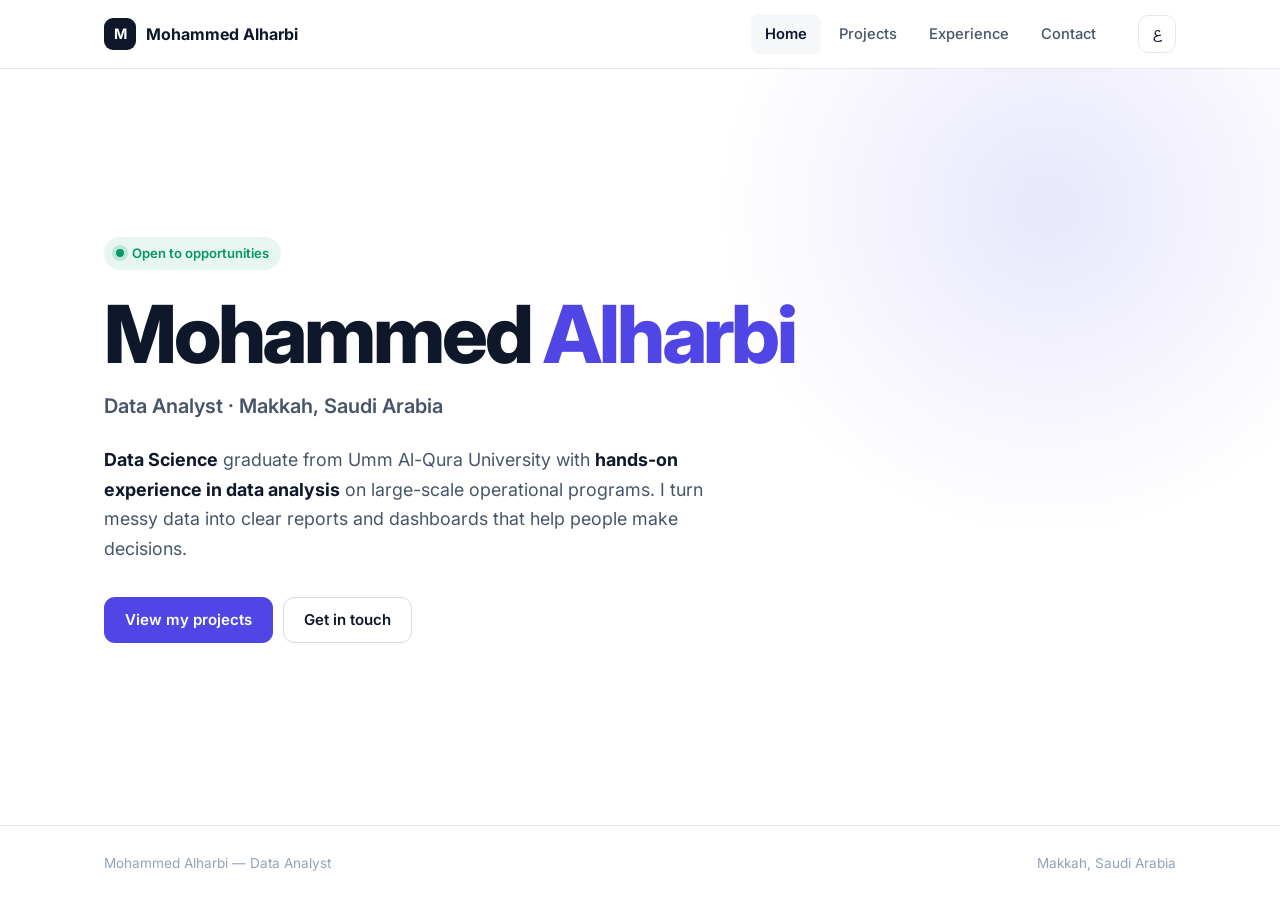
==== commit 5bc65f57: "Add files via upload" ====
--- a/index.html
+++ b/index.html
@@ -4,624 +4,62 @@
 <meta charset="UTF-8">
 <meta name="viewport" content="width=device-width, initial-scale=1.0">
 <title>Mohammed Alharbi — Data Analyst</title>
-<meta name="description" content="Data Analyst in Makkah, Saudi Arabia. Power BI dashboards, SQL, Python and Excel — with two Hajj seasons of hands-on operational data experience.">
-<link rel="canonical" href="https://dsmohammedharbi.github.io/">
+<meta name="description" content="Data Analyst in Makkah, Saudi Arabia. Data Science graduate with hands-on experience in data analysis.">
 <meta property="og:type" content="website">
-<meta property="og:url" content="https://dsmohammedharbi.github.io/">
 <meta property="og:title" content="Mohammed Alharbi — Data Analyst">
-<meta property="og:description" content="Power BI, SQL, Python and Excel. Two Hajj seasons on large-scale operational programs.">
+<meta property="og:description" content="Data Analyst in Makkah, Saudi Arabia. Data Science graduate with hands-on experience in data analysis.">
 <meta property="og:image" content="https://dsmohammedharbi.github.io/og.png">
-<meta property="og:image:width" content="1200">
-<meta property="og:image:height" content="630">
 <meta name="twitter:card" content="summary_large_image">
-<meta name="twitter:title" content="Mohammed Alharbi — Data Analyst">
-<meta name="twitter:description" content="Power BI, SQL, Python and Excel.">
-<meta name="twitter:image" content="https://dsmohammedharbi.github.io/og.png">
 <meta name="theme-color" content="#FFFFFF">
 <link rel="icon" href="favicon.ico" sizes="any">
 <link rel="apple-touch-icon" href="apple-touch-icon.png">
 <link rel="preconnect" href="https://fonts.googleapis.com">
 <link rel="preconnect" href="https://fonts.gstatic.com" crossorigin>
 <link href="https://fonts.googleapis.com/css2?family=Inter:wght@400;500;600;700;800&family=IBM+Plex+Sans+Arabic:wght@400;500;600;700&display=swap" rel="stylesheet">
-<style>
-:root{
-  --bg:#FFFFFF; --bg-soft:#F6F7F9; --bg-tint:#F1F0FE;
-  --ink:#0F172A; --ink-2:#475569; --ink-3:#94A3B8;
-  --line:#E5E7EB; --line-2:#D6DAE1;
-  --accent:#4F46E5; --accent-2:#4338CA; --accent-soft:#EEF0FF;
-  --good:#059669; --good-soft:#E7F6F0;
-  --radius:16px; --radius-sm:10px;
-  --shadow:0 1px 2px rgba(15,23,42,.04),0 8px 24px -12px rgba(15,23,42,.12);
-  --shadow-lg:0 2px 4px rgba(15,23,42,.04),0 24px 48px -20px rgba(15,23,42,.22);
-  --font:"Inter",system-ui,-apple-system,"Segoe UI",sans-serif;
-  --font-ar:"IBM Plex Sans Arabic","Inter",system-ui,sans-serif;
-  --max:1120px;
-}
-*{box-sizing:border-box;margin:0;padding:0}
-html{scroll-behavior:smooth;scroll-padding-top:84px}
-body{background:var(--bg);color:var(--ink);font-family:var(--font);line-height:1.65;
-  -webkit-font-smoothing:antialiased;text-rendering:optimizeLegibility}
-html[lang="ar"] body{font-family:var(--font-ar)}
-a{color:inherit}
-img{max-width:100%;display:block}
-.wrap{max-width:var(--max);margin:0 auto;padding:0 24px}
-::selection{background:var(--accent);color:#fff}
+<link rel="stylesheet" href="assets/style.css">
+</head>
+<body data-page="home" data-title-ar="محمد الحربي — محلل بيانات">
 
-/* ---------- nav ---------- */
-.nav{position:sticky;top:0;z-index:50;background:rgba(255,255,255,.85);backdrop-filter:saturate(1.6) blur(14px);
-  -webkit-backdrop-filter:saturate(1.6) blur(14px);border-bottom:1px solid transparent;transition:border-color .25s}
-.nav.stuck{border-bottom-color:var(--line)}
-.nav-in{max-width:var(--max);margin:0 auto;padding:0 24px;height:68px;display:flex;align-items:center;gap:28px}
-.brand{display:flex;align-items:center;gap:10px;text-decoration:none;font-weight:700;letter-spacing:-.01em;white-space:nowrap}
-.brand .mark{width:32px;height:32px;border-radius:9px;background:var(--ink);color:#fff;display:grid;place-items:center;
-  font-size:.9rem;font-weight:700}
-.nav-links{display:flex;gap:4px;list-style:none;margin-inline-start:auto}
-.nav-links a{display:block;padding:8px 12px;border-radius:8px;text-decoration:none;font-size:.9rem;color:var(--ink-2);
-  font-weight:500;transition:.2s}
-.nav-links a:hover{color:var(--ink);background:var(--bg-soft)}
-.nav-links a.active{color:var(--accent)}
-.nav-right{display:flex;align-items:center;gap:8px}
-.icon-btn{height:38px;min-width:38px;padding:0 12px;border-radius:10px;border:1px solid var(--line);background:#fff;
-  color:var(--ink);font:600 .85rem var(--font-ar);cursor:pointer;display:grid;place-items:center;transition:.2s}
-.icon-btn:hover{border-color:var(--ink)}
-.icon-btn svg{width:18px;height:18px;stroke:currentColor;fill:none;stroke-width:2}
-.btn{display:inline-flex;align-items:center;gap:8px;height:42px;padding:0 18px;border-radius:10px;font-weight:600;
-  font-size:.9rem;text-decoration:none;border:1px solid transparent;transition:.2s;white-space:nowrap;cursor:pointer}
-.btn svg{width:16px;height:16px;stroke:currentColor;fill:none;stroke-width:2;flex-shrink:0}
-.btn-dark{background:var(--ink);color:#fff}
-.btn-dark:hover{background:#1E293B;transform:translateY(-1px)}
-.btn-accent{background:var(--accent);color:#fff}
-.btn-accent:hover{background:var(--accent-2);transform:translateY(-1px)}
-.btn-line{background:#fff;color:var(--ink);border-color:var(--line-2)}
-.btn-line:hover{border-color:var(--ink);transform:translateY(-1px)}
-.btn-sm{height:38px;padding:0 14px;font-size:.85rem}
-.burger{display:none}
-
-/* ---------- mobile menu ---------- */
-.sheet{position:fixed;inset:0;z-index:60;background:#fff;padding:90px 28px 28px;display:flex;flex-direction:column;gap:6px;
-  transform:translateY(-100%);transition:transform .35s cubic-bezier(.2,.7,.3,1)}
-.sheet.open{transform:none}
-.sheet a{font-size:1.5rem;font-weight:700;text-decoration:none;padding:12px 0;border-bottom:1px solid var(--line)}
-.sheet-close{position:absolute;top:15px;inset-inline-end:24px}
-
-/* ---------- hero ---------- */
-.hero{padding:88px 0 72px;position:relative;overflow:hidden}
-.hero::before{content:"";position:absolute;inset:-40% -10% auto auto;width:640px;height:640px;border-radius:50%;
-  background:radial-gradient(circle,rgba(79,70,229,.12),transparent 65%);pointer-events:none}
-html[dir="rtl"] .hero::before{inset:-40% auto auto -10%}
-.hero-grid{display:grid;grid-template-columns:1.35fr .9fr;gap:56px;align-items:center;position:relative}
-.pill{display:inline-flex;align-items:center;gap:8px;padding:6px 12px 6px 8px;border-radius:100px;background:var(--good-soft);
-  color:var(--good);font-weight:600;font-size:.8rem}
-html[dir="rtl"] .pill{padding:6px 8px 6px 12px}
-.pill i{width:8px;height:8px;border-radius:50%;background:var(--good);box-shadow:0 0 0 4px rgba(5,150,105,.18)}
-.hero h1{font-size:clamp(2.6rem,6vw,4.4rem);line-height:1.02;letter-spacing:-.035em;font-weight:800;margin:22px 0 14px}
-html[lang="ar"] .hero h1{letter-spacing:0;line-height:1.2}
-.hero h1 span{color:var(--accent)}
-.role{font-size:1.15rem;font-weight:600;color:var(--ink-2)}
-.hero p.lead{margin-top:20px;font-size:1.08rem;color:var(--ink-2);max-width:56ch}
-.hero p.lead strong{color:var(--ink)}
-.hero-actions{display:flex;flex-wrap:wrap;gap:10px;margin-top:30px}
-.stack-row{display:flex;flex-wrap:wrap;gap:8px;margin-top:28px}
-.chip{display:inline-flex;align-items:center;padding:5px 11px;border-radius:8px;background:var(--bg-soft);border:1px solid var(--line);
-  font-size:.8rem;font-weight:500;color:var(--ink-2);white-space:nowrap}
-.chip.hl{background:var(--accent-soft);border-color:#D9DCFF;color:var(--accent)}
-
-.hero-card{background:#fff;border:1px solid var(--line);border-radius:20px;padding:26px;box-shadow:var(--shadow-lg)}
-.hero-card h3{font-size:.78rem;letter-spacing:.08em;text-transform:uppercase;color:var(--ink-3);font-weight:600;margin-bottom:16px}
-html[lang="ar"] .hero-card h3{letter-spacing:0}
-.stats{display:grid;grid-template-columns:1fr 1fr;gap:12px}
-.stat{background:var(--bg-soft);border-radius:12px;padding:16px}
-.stat b{display:block;font-size:1.7rem;font-weight:800;letter-spacing:-.02em;line-height:1.1}
-.stat span{font-size:.82rem;color:var(--ink-2)}
-.contact-mini{margin-top:18px;padding-top:18px;border-top:1px solid var(--line);display:grid;gap:10px}
-.contact-mini a{display:flex;align-items:center;gap:10px;text-decoration:none;font-size:.9rem;color:var(--ink-2)}
-.contact-mini a:hover{color:var(--accent)}
-.contact-mini svg{width:17px;height:17px;stroke:currentColor;fill:none;stroke-width:2;flex-shrink:0}
-
-/* ---------- sections ---------- */
-.sec{padding:96px 0}
-.sec.soft{background:var(--bg-soft)}
-.sec-head{max-width:720px;margin-bottom:44px}
-.eyebrow{display:inline-block;font-size:.8rem;font-weight:700;color:var(--accent);letter-spacing:.08em;text-transform:uppercase;margin-bottom:12px}
-html[lang="ar"] .eyebrow{letter-spacing:0}
-.sec-head h2{font-size:clamp(1.9rem,3.6vw,2.6rem);line-height:1.12;letter-spacing:-.025em;font-weight:800}
-html[lang="ar"] .sec-head h2{letter-spacing:0;line-height:1.3}
-.sec-head p{margin-top:14px;color:var(--ink-2);font-size:1.05rem}
-
-/* ---------- featured project ---------- */
-.project{background:#fff;border:1px solid var(--line);border-radius:24px;box-shadow:var(--shadow);overflow:hidden}
-.project-top{padding:36px 40px 28px;display:grid;grid-template-columns:1fr auto;gap:24px;align-items:end}
-.project-top h3{font-size:clamp(1.6rem,3vw,2.1rem);letter-spacing:-.02em;font-weight:800;line-height:1.15}
-html[lang="ar"] .project-top h3{letter-spacing:0}
-.project-top p{margin-top:10px;color:var(--ink-2);max-width:62ch}
-.tags{display:flex;flex-wrap:wrap;gap:8px;margin-bottom:14px}
-.project-actions{display:flex;flex-wrap:wrap;gap:8px;justify-content:flex-end}
-
-.viewer{background:var(--bg-soft);border-top:1px solid var(--line);border-bottom:1px solid var(--line);padding:22px 40px 30px}
-.tabs{display:flex;gap:6px;margin-bottom:16px;flex-wrap:wrap}
-.tab{height:38px;padding:0 16px;border-radius:9px;border:1px solid var(--line);background:#fff;font:600 .86rem var(--font);
-  color:var(--ink-2);cursor:pointer;transition:.2s}
-html[lang="ar"] .tab{font-family:var(--font-ar)}
-.tab:hover{color:var(--ink);border-color:var(--line-2)}
-.tab.on{background:var(--ink);border-color:var(--ink);color:#fff}
-.shot{display:none;border-radius:12px;overflow:hidden;border:1px solid var(--line-2);box-shadow:var(--shadow-lg);background:#fff;
-  position:relative;text-decoration:none}
-.shot.on{display:block}
-.shot img{width:100%;height:auto}
-.shot .zoom{position:absolute;bottom:12px;inset-inline-end:12px;background:rgba(15,23,42,.78);color:#fff;font-size:.78rem;
-  font-weight:600;padding:6px 10px;border-radius:8px;opacity:0;transition:.2s}
-.shot:hover .zoom{opacity:1}
-.shot-cap{margin-top:12px;font-size:.88rem;color:var(--ink-2)}
-
-.project-body{padding:40px}
-.block+.block{margin-top:44px;padding-top:40px;border-top:1px solid var(--line)}
-.block h4{font-size:1.15rem;font-weight:700;margin-bottom:18px;letter-spacing:-.01em}
-.qs{display:grid;grid-template-columns:repeat(5,1fr);gap:10px;counter-reset:q}
-.q{background:var(--bg-soft);border-radius:12px;padding:16px;font-size:.9rem;color:var(--ink-2);counter-increment:q;line-height:1.5}
-.q::before{content:counter(q);display:grid;place-items:center;width:26px;height:26px;border-radius:8px;background:#fff;
-  border:1px solid var(--line);color:var(--ink);font-weight:700;font-size:.8rem;margin-bottom:10px}
-.findings{display:grid;grid-template-columns:repeat(3,1fr);gap:12px}
-.finding{border:1px solid var(--line);border-radius:14px;padding:20px;background:#fff}
-.finding b{display:block;font-size:2rem;font-weight:800;letter-spacing:-.03em;line-height:1;color:var(--accent);margin-bottom:10px}
-.finding strong{display:block;font-size:.98rem;margin-bottom:6px}
-.finding p{font-size:.88rem;color:var(--ink-2);line-height:1.55}
-.recs{display:grid;grid-template-columns:repeat(3,1fr);gap:12px}
-.rec{display:flex;gap:12px;padding:18px;border-radius:14px;background:var(--good-soft)}
-.rec svg{width:22px;height:22px;stroke:var(--good);fill:none;stroke-width:2.2;flex-shrink:0;margin-top:2px}
-.rec p{font-size:.92rem;color:#064E3B;line-height:1.55}
-.built{display:grid;grid-template-columns:repeat(4,minmax(0,1fr));gap:12px}
-.bcard{min-width:0}
-.bcard{border:1px solid var(--line);border-radius:14px;padding:20px}
-.bcard h5{font-size:.95rem;font-weight:700;margin-bottom:10px}
-.bcard ul{list-style:none;display:grid;gap:8px}
-.bcard li{font-size:.86rem;color:var(--ink-2);line-height:1.5;padding-inline-start:14px;position:relative}
-.bcard li::before{content:"";position:absolute;inset-inline-start:0;top:.62em;width:6px;height:6px;border-radius:50%;background:var(--accent);opacity:.55}
-code{font-family:ui-monospace,SFMono-Regular,Consolas,monospace;font-size:.82em;background:var(--bg-soft);border:1px solid var(--line);
-  padding:1px 6px;border-radius:6px;color:var(--ink)}
-.dax{margin-top:14px;background:#0F172A;color:#E2E8F0;border-radius:10px;padding:14px 16px;font:500 .8rem/1.6 ui-monospace,Consolas,monospace;
-  overflow-wrap:anywhere;direction:ltr;text-align:left}
-.dax .k{color:#A5B4FC}.dax .f{color:#FBBF24}
-.project-foot{display:flex;flex-wrap:wrap;align-items:center;justify-content:space-between;gap:12px;padding:22px 40px;
-  border-top:1px solid var(--line);background:var(--bg-soft);font-size:.88rem;color:var(--ink-2)}
-.project-foot a{color:var(--ink);font-weight:600}
-
-/* ---------- experience ---------- */
-.timeline{display:grid;grid-template-columns:repeat(3,1fr);gap:12px;margin-bottom:40px}
-.role-card{background:#fff;border:1px solid var(--line);border-radius:14px;padding:20px}
-.role-card .when{font-size:.8rem;font-weight:600;color:var(--accent)}
-.role-card h4{font-size:1rem;margin:6px 0 2px}
-.role-card .org{font-size:.86rem;color:var(--ink-2)}
-.role-card p{font-size:.86rem;color:var(--ink-2);margin-top:10px;line-height:1.55}
-.cases{display:grid;grid-template-columns:1fr 1fr;gap:16px}
-.cases .case:last-child:nth-child(odd){grid-column:1/-1}
-.case{background:#fff;border:1px solid var(--line);border-radius:18px;padding:28px;display:flex;flex-direction:column;transition:.25s}
-.case:hover{box-shadow:var(--shadow-lg);transform:translateY(-2px)}
-.case-head{display:flex;align-items:flex-start;justify-content:space-between;gap:12px}
-.case h3{font-size:1.2rem;font-weight:700;letter-spacing:-.01em;line-height:1.3}
-.case .org{font-size:.82rem;color:var(--ink-3);font-weight:500;margin-top:4px}
-.case .num{font-weight:800;color:var(--line-2);font-size:1.6rem;line-height:1}
-.case p.sum{margin-top:14px;color:var(--ink-2);font-size:.94rem}
-.figs{display:flex;flex-wrap:wrap;gap:22px;margin-top:18px}
-.fig b{display:block;font-size:1.35rem;font-weight:800;letter-spacing:-.02em}
-.fig span{font-size:.8rem;color:var(--ink-2)}
-details{margin-top:18px;border-top:1px solid var(--line);padding-top:14px}
-summary{cursor:pointer;font-weight:600;font-size:.88rem;color:var(--accent);list-style:none;display:flex;align-items:center;gap:6px}
-summary::-webkit-details-marker{display:none}
-summary::after{content:"+";font-weight:700}
-details[open] summary::after{content:"–"}
-details .in{margin-top:12px}
-details h5{font-size:.78rem;text-transform:uppercase;letter-spacing:.06em;color:var(--ink-3);margin:12px 0 6px}
-html[lang="ar"] details h5{letter-spacing:0}
-details p,details li{font-size:.88rem;color:var(--ink-2);line-height:1.55}
-details ul{padding-inline-start:18px;display:grid;gap:4px}
-.case .stack-row{margin-top:auto;padding-top:18px}
-.lock{display:flex;align-items:center;gap:8px;margin-top:14px;font-size:.8rem;color:var(--ink-3)}
-.lock svg{width:15px;height:15px;stroke:currentColor;fill:none;stroke-width:2;flex-shrink:0}
-
-/* ---------- skills ---------- */
-.skills{display:grid;grid-template-columns:repeat(3,1fr);gap:16px}
-.skill{background:#fff;border:1px solid var(--line);border-radius:18px;padding:24px}
-.skill.feature{grid-column:span 2;background:linear-gradient(135deg,#fff 0%,var(--accent-soft) 100%);border-color:#DCDFFF}
-html[dir="rtl"] .skill.feature{background:linear-gradient(225deg,#fff 0%,var(--accent-soft) 100%)}
-.skill-ic{width:42px;height:42px;border-radius:12px;display:grid;place-items:center;background:var(--bg-soft);margin-bottom:16px;
-  font-weight:800;font-size:.85rem;color:var(--ink)}
-.skill.feature .skill-ic{background:var(--accent);color:#fff}
-.skill h4{font-size:1.08rem;font-weight:700}
-.skill p{font-size:.9rem;color:var(--ink-2);margin-top:8px;line-height:1.55}
-.skill .stack-row{margin-top:16px}
-.skill .proof{margin-top:14px;font-size:.84rem;font-weight:600;color:var(--accent);text-decoration:none;display:inline-block}
-.skill .proof:hover{text-decoration:underline}
-
-/* ---------- education ---------- */
-.edu{display:flex;align-items:center;justify-content:space-between;gap:20px;background:#fff;border:1px solid var(--line);
-  border-radius:18px;padding:28px 32px;flex-wrap:wrap}
-.edu h3{font-size:1.2rem;font-weight:700}
-.edu p{color:var(--ink-2);margin-top:4px}
-.edu .yr{font-size:2.2rem;font-weight:800;color:var(--accent);letter-spacing:-.03em}
-.langs{display:flex;gap:10px;flex-wrap:wrap;margin-top:16px}
-
-/* ---------- contact ---------- */
-.cta{background:var(--ink);color:#fff;border-radius:28px;padding:64px 48px;text-align:center;position:relative;overflow:hidden}
-.cta::before{content:"";position:absolute;inset:auto -20% -60% -20%;height:120%;background:radial-gradient(ellipse at center,rgba(79,70,229,.45),transparent 60%);pointer-events:none}
-.cta>*{position:relative}
-.cta h2{font-size:clamp(1.9rem,4vw,2.8rem);font-weight:800;letter-spacing:-.03em;line-height:1.15}
-html[lang="ar"] .cta h2{letter-spacing:0;line-height:1.35}
-.cta p{color:#CBD5E1;margin:14px auto 0;max-width:52ch}
-.cta-actions{display:flex;flex-wrap:wrap;gap:10px;justify-content:center;margin-top:30px}
-.cta .btn-line{background:transparent;color:#fff;border-color:rgba(255,255,255,.25)}
-.cta .btn-line:hover{border-color:#fff}
-.cta .btn-white{background:#fff;color:var(--ink)}
-.cta .btn-white:hover{background:#E2E8F0}
-footer{padding:32px 0 40px;color:var(--ink-3);font-size:.85rem}
-.foot{display:flex;justify-content:space-between;gap:12px;flex-wrap:wrap}
-
-.stat b,.fig b,.finding b,.edu .yr{direction:ltr;unicode-bidi:isolate}
-html[dir="rtl"] .stat b,html[dir="rtl"] .fig b,html[dir="rtl"] .finding b{text-align:right}
-
-/* ---------- reveal ---------- */
-.rv{opacity:0;transform:translateY(14px);transition:opacity .6s ease,transform .6s cubic-bezier(.2,.7,.3,1)}
-.rv.in{opacity:1;transform:none}
-@media (prefers-reduced-motion:reduce){.rv{opacity:1;transform:none;transition:none}html{scroll-behavior:auto}}
-
-/* ---------- responsive ---------- */
-@media (max-width:1000px){
-  .hero-grid{grid-template-columns:1fr;gap:40px}
-  .qs{grid-template-columns:1fr 1fr}
-  .findings,.recs{grid-template-columns:1fr 1fr}
-  .built{grid-template-columns:repeat(2,minmax(0,1fr))}
-  .skills{grid-template-columns:1fr 1fr}
-  .skill.feature{grid-column:span 2}
-  .timeline{grid-template-columns:1fr}
-}
-@media (max-width:820px){
-  .nav-links,.nav-right .cv-btn{display:none}
-  .burger{display:grid}
-  .nav-right{margin-inline-start:auto}
-  .project-top{grid-template-columns:1fr}
-  .project-actions{justify-content:flex-start}
-  .cases{grid-template-columns:1fr}
-}
-@media (max-width:640px){
-  .wrap,.nav-in{padding:0 18px}
-  .hero{padding:56px 0 48px}
-  .sec{padding:68px 0}
-  .project-top,.project-body{padding:26px 20px}
-  .viewer{padding:18px 20px 24px}
-  .project-foot{padding:18px 20px}
-  .qs,.findings,.recs,.built,.skills{grid-template-columns:1fr}
-  .skill.feature{grid-column:auto}
-  .cta{padding:48px 22px;border-radius:22px}
-  .stats{grid-template-columns:1fr 1fr}
-}
-</style>
-</head>
-<body>
-
-<!-- ═══════════ NAV ═══════════ -->
-<nav class="nav" id="nav">
+<nav class="nav">
   <div class="nav-in">
-    <a class="brand" href="#top"><span class="mark">M</span><span data-ar="محمد الحربي">Mohammed Alharbi</span></a>
-    <ul class="nav-links" id="navLinks">
-      <li><a href="#project" data-ar="المشروع">Project</a></li>
-      <li><a href="#experience" data-ar="الخبرة">Experience</a></li>
-      <li><a href="#skills" data-ar="المهارات">Skills</a></li>
-      <li><a href="#education" data-ar="التعليم">Education</a></li>
-      <li><a href="#contact" data-ar="تواصل">Contact</a></li>
+    <a class="brand" href="index.html"><span class="mark">M</span><span data-ar="محمد الحربي">Mohammed Alharbi</span></a>
+    <ul class="nav-links">
+      <li><a href="index.html" data-nav="home" data-ar="الرئيسية">Home</a></li>
+      <li><a href="projects.html" data-nav="projects" data-ar="المشاريع">Projects</a></li>
+      <li><a href="experience.html" data-nav="experience" data-ar="الخبرة">Experience</a></li>
+      <li><a href="contact.html" data-nav="contact" data-ar="تواصل">Contact</a></li>
     </ul>
     <div class="nav-right">
       <button class="icon-btn" id="langBtn" aria-label="Switch language">ع</button>
-      <a class="btn btn-dark btn-sm cv-btn" href="Mohammed_Alharbi_Data_Analyst_CV.pdf" target="_blank" rel="noopener">
-        <svg viewBox="0 0 24 24"><path d="M12 3v12M7 11l5 5 5-5M4 20h16"/></svg><span data-ar="السيرة الذاتية">Download CV</span>
-      </a>
-      <button class="icon-btn burger" id="burger" aria-label="Open menu">
-        <svg viewBox="0 0 24 24"><path d="M3 7h18M3 12h18M3 17h18"/></svg>
-      </button>
+      <button class="icon-btn burger" id="burger" aria-label="Open menu"><svg viewBox="0 0 24 24"><path d="M3 7h18M3 12h18M3 17h18"/></svg></button>
     </div>
   </div>
 </nav>
-
 <div class="sheet" id="sheet">
-  <button class="icon-btn sheet-close" id="sheetClose" aria-label="Close menu">
-    <svg viewBox="0 0 24 24"><path d="M18 6 6 18M6 6l12 12"/></svg>
-  </button>
-  <a href="#project" data-ar="المشروع">Project</a>
-  <a href="#experience" data-ar="الخبرة">Experience</a>
-  <a href="#skills" data-ar="المهارات">Skills</a>
-  <a href="#education" data-ar="التعليم">Education</a>
-  <a href="#contact" data-ar="تواصل">Contact</a>
-  <a href="Mohammed_Alharbi_Data_Analyst_CV.pdf" target="_blank" rel="noopener" data-ar="السيرة الذاتية ↓">Download CV ↓</a>
+  <button class="icon-btn sheet-close" id="sheetClose" aria-label="Close menu"><svg viewBox="0 0 24 24"><path d="M18 6 6 18M6 6l12 12"/></svg></button>
+  <a href="index.html" data-nav="home" data-ar="الرئيسية">Home</a>
+  <a href="projects.html" data-nav="projects" data-ar="المشاريع">Projects</a>
+  <a href="experience.html" data-nav="experience" data-ar="الخبرة">Experience</a>
+  <a href="contact.html" data-nav="contact" data-ar="تواصل">Contact</a>
 </div>
 
-<!-- ═══════════ HERO ═══════════ -->
-<header class="hero" id="top">
-  <div class="wrap hero-grid">
-    <div>
-      <span class="pill rv"><i></i><span data-ar="متاح للفرص · مكة المكرمة">Open to opportunities · Makkah, Saudi Arabia</span></span>
-      <h1 class="rv" data-ar="محمد <span>الحربي</span>">Mohammed <span>Alharbi</span></h1>
-      <div class="role rv" data-ar="محلل بيانات">Data Analyst</div>
-      <p class="lead rv" data-ar="خريج علوم بيانات من جامعة أم القرى، بخبرة عملية في <strong>موسمين حج</strong> ضمن برامج تشغيلية على مستوى وطني. أحوّل البيانات التشغيلية المبعثرة إلى <strong>داشبوردات Power BI</strong> وتقارير تساعد على اتخاذ القرار، ولما تعجز العملية اليدوية عن المواكبة، أبني الأداة اللي تحل محلها.">
-        Data Science graduate from Umm Al-Qura University with <strong>two Hajj seasons</strong> on national-scale
-        operational programs. I turn messy operational data into <strong>Power BI dashboards</strong> and reports that drive
-        decisions — and when the manual process can't keep up, I build the tool that replaces it.
-      </p>
-      <div class="hero-actions rv">
-        <a class="btn btn-accent" href="#project" data-ar="شاهد مشروع Power BI ↓">See the Power BI project ↓</a>
-        <a class="btn btn-line" href="#contact" data-ar="تواصل معي">Get in touch</a>
-      </div>
-      <div class="stack-row rv">
-        <span class="chip hl">Power BI</span><span class="chip hl">Power Query</span><span class="chip hl">DAX</span>
-        <span class="chip">SQL</span><span class="chip">Python</span><span class="chip">Excel</span>
-      </div>
-    </div>
-
-    <aside class="hero-card rv">
-      <h3 data-ar="بالأرقام">At a glance</h3>
-      <div class="stats">
-        <div class="stat"><b>2</b><span data-ar="موسم حج">Hajj seasons</span></div>
-        <div class="stat"><b>180+</b><span data-ar="شركة خدمة">service companies</span></div>
-        <div class="stat"><b>400+</b><span data-ar="رحلة معالَجة">flights processed</span></div>
-        <div class="stat"><b>96K</b><span data-ar="طلب محلَّل في Power BI">orders analysed in Power BI</span></div>
-      </div>
-      <div class="contact-mini">
-        <a href="mailto:ds.mohammedd@gmail.com"><svg viewBox="0 0 24 24"><rect x="3" y="5" width="18" height="14" rx="2"/><path d="m3 7 9 6 9-6"/></svg>ds.mohammedd@gmail.com</a>
-        <a href="tel:+966590082847" dir="ltr"><svg viewBox="0 0 24 24"><path d="M5 4h4l2 5-2.5 1.5a11 11 0 0 0 5 5L15 13l5 2v4a2 2 0 0 1-2 2A16 16 0 0 1 3 6a2 2 0 0 1 2-2"/></svg>+966 590 082 847</a>
-        <a href="https://linkedin.com/in/mohammed-alharbi-data" target="_blank" rel="noopener"><svg viewBox="0 0 24 24"><rect x="3" y="3" width="18" height="18" rx="3"/><path d="M8 10v7M8 7v.01M12 17v-4a2 2 0 0 1 4 0v4M12 10v7"/></svg>linkedin.com/in/mohammed-alharbi-data</a>
-      </div>
-    </aside>
-  </div>
-</header>
-
-<!-- ═══════════ FEATURED PROJECT ═══════════ -->
-<section class="sec soft" id="project">
+<main>
+<section class="home">
   <div class="wrap">
-    <div class="sec-head rv">
-      <span class="eyebrow" data-ar="مشروع مميز">Featured project</span>
-      <h2 data-ar="لماذا تتأخر الطلبات، وكم يكلّف ذلك؟">Why do orders arrive late — and what does it cost?</h2>
-      <p data-ar="داشبورد Power BI كامل، من البيانات الخام إلى التوصيات. كل شيء معروض هنا، وتقدر تحمّل ملف التقرير نفسه.">A complete Power BI dashboard, from raw data to recommendations. Everything is shown right here — and you can download the report file itself.</p>
-    </div>
-
-    <article class="project rv">
-      <div class="project-top">
-        <div>
-          <div class="tags"><span class="chip hl">Power BI</span><span class="chip">Power Query</span><span class="chip">DAX</span><span class="chip" data-ar="نمذجة البيانات">Data modeling</span></div>
-          <h3 data-ar="أداء التوصيل في Olist">Olist Delivery Performance</h3>
-          <p data-ar="تحليل تشغيلي لحوالي 96 ألف طلب وصلت لعملاء Olist، وهو متجر إلكتروني برازيلي، لمعرفة كم مرة تتأخر الطلبات، وليش، وكم يكلّف هذا من رضا العميل.">An operations analysis of ~96,000 delivered orders from Olist, a Brazilian e-commerce marketplace — how often orders arrive late, why, and what it costs in customer satisfaction.</p>
-        </div>
-        <div class="project-actions">
-          <a class="btn btn-dark btn-sm" href="olist_operations.pbix" download>
-            <svg viewBox="0 0 24 24"><path d="M12 3v12M7 11l5 5 5-5M4 20h16"/></svg><span data-ar="ملف Power BI">Power BI file</span></a>
-          <a class="btn btn-line btn-sm" href="olist_operations.pdf" target="_blank" rel="noopener">
-            <svg viewBox="0 0 24 24"><path d="M14 3H6a2 2 0 0 0-2 2v14a2 2 0 0 0 2 2h12a2 2 0 0 0 2-2V9z"/><path d="M14 3v6h6"/></svg><span data-ar="نسخة PDF">PDF version</span></a>
-        </div>
-      </div>
-
-      <div class="viewer">
-        <div class="tabs" role="tablist">
-          <button class="tab on" data-shot="0" data-ar="نظرة عامة">Overview</button>
-          <button class="tab" data-shot="1" data-ar="أين ومتى">Where &amp; When</button>
-          <button class="tab" data-shot="2" data-ar="البائعون">Sellers</button>
-        </div>
-        <a class="shot on" href="images/olist-overview.jpg" target="_blank" rel="noopener">
-          <img src="images/olist-overview.jpg" alt="Overview page: KPIs, rating by delivery status, seller vs shipping time" loading="lazy">
-          <span class="zoom" data-ar="عرض بالحجم الكامل ↗">View full size ↗</span></a>
-        <a class="shot" href="images/olist-where-when.jpg" target="_blank" rel="noopener">
-          <img src="images/olist-where-when.jpg" alt="Where &amp; When page: late rate by state, cross-state orders, monthly trend" loading="lazy">
-          <span class="zoom" data-ar="عرض بالحجم الكامل ↗">View full size ↗</span></a>
-        <a class="shot" href="images/olist-sellers.jpg" target="_blank" rel="noopener">
-          <img src="images/olist-sellers.jpg" alt="Sellers page: seller scorecard and late rate by seller prep time" loading="lazy">
-          <span class="zoom" data-ar="عرض بالحجم الكامل ↗">View full size ↗</span></a>
-        <p class="shot-cap" id="shotCap" data-ar="المؤشرات الرئيسية، وأثر التأخير على التقييم، وأين يضيع الوقت: عند البائع أو في الشحن.">Headline KPIs, how lateness affects ratings, and where the time goes — with the seller or in shipping.</p>
-      </div>
-
-      <div class="project-body">
-        <div class="block">
-          <h4 data-ar="أسئلة البزنس">Business questions</h4>
-          <div class="qs">
-            <div class="q" data-ar="كم طلب يوصل بعد التاريخ اللي انوعد فيه العميل؟">How many orders arrive after the date promised to the customer?</div>
-            <div class="q" data-ar="هل التأخير ينزّل تقييم العميل؟">Does a late delivery hurt the customer's rating?</div>
-            <div class="q" data-ar="وين يصير التأخير: عند البائع ولا في الشحن؟">Where does the delay happen — with the seller, or in shipping?</div>
-            <div class="q" data-ar="أي الولايات وأي الشهور فيها أكثر تأخير؟">Which states and which months are hit hardest?</div>
-            <div class="q" data-ar="أي البائعين يأخرون الطلبات؟">Which sellers slow orders down?</div>
-          </div>
-        </div>
-
-        <div class="block">
-          <h4 data-ar="أهم النتائج">Key findings</h4>
-          <div class="findings">
-            <div class="finding"><b>8.1%</b><strong data-ar="من الطلبات توصل متأخرة">of orders arrive late</strong>
-              <p data-ar="تقريباً 8 آلاف طلب من 96 ألف وصلت بعد التاريخ المتوقع.">About 8K of 96K delivered orders arrived after the estimated date.</p></div>
-            <div class="finding"><b>−1.7★</b><strong data-ar="فرق التقييم">Rating gap</strong>
-              <p data-ar="الطلبات المتأخرة تقييمها 2.6 من 5، مقابل 4.3 للي وصلت في وقتها.">Late orders are rated 2.6 / 5, compared with 4.3 for on-time orders.</p></div>
-            <div class="finding"><b>25 vs 7</b><strong data-ar="أيام في الشحن">Days in shipping</strong>
-              <p data-ar="الشحن هو السبب الرئيسي. وقت البائع يزيد بس من 2.1 إلى 4.8 يوم.">Shipping drives most of the delay; time with the seller only rises from 2.1 to 4.8 days.</p></div>
-            <div class="finding"><b>+50%</b><strong data-ar="الطلبات بين الولايات">Cross-state orders</strong>
-              <p data-ar="تتأخر 9.3% مقابل 6.1% داخل نفس الولاية. والشمال الشرقي الأكثر تأثراً (CE ‏15.4%).">Late 9.3% of the time vs 6.1% within the same state. The Northeast is hit hardest (CE 15.4%).</p></div>
-            <div class="finding"><b>~14%</b><strong data-ar="في مواسم الذروة">In peak seasons</strong>
-              <p data-ar="التأخير يقفز وقت Black Friday في نوفمبر 2017، ويتجاوز 20% في مارس 2018.">Late rate jumps around Black Friday (Nov 2017) and passes 20% in March 2018.</p></div>
-            <div class="finding"><b>38%</b><strong data-ar="عند البائعين البطيئين">With slow sellers</strong>
-              <p data-ar="الطلب اللي يمسكه البائع 11 يوم أو أكثر يتأخر 38% من المرات، مقابل أقل من 6% للي ينشحن خلال يوم.">Orders held 11+ days by the seller are late 38% of the time, vs under 6% when shipped within a day.</p></div>
-          </div>
-        </div>
-
-        <div class="block">
-          <h4 data-ar="التوصيات">Recommendations</h4>
-          <div class="recs">
-            <div class="rec"><svg viewBox="0 0 24 24"><path d="M20 6 9 17l-5-5"/></svg><p data-ar="زيادة طاقة شركات الشحن قبل مواسم الذروة، خصوصاً نوفمبر.">Add carrier capacity before peak seasons, especially November.</p></div>
-            <div class="rec"><svg viewBox="0 0 24 24"><path d="M20 6 9 17l-5-5"/></svg><p data-ar="مراجعة شركات الشحن للشمال الشرقي وRJ، والتفكير في مستودعات أقرب للعملاء.">Review carriers serving the Northeast and RJ, and consider fulfilment closer to those customers.</p></div>
-            <div class="rec"><svg viewBox="0 0 24 24"><path d="M20 6 9 17l-5-5"/></svg><p data-ar="تحديد حد أقصى لوقت تجهيز البائع، ومتابعة اللي يتجاوزونه باستمرار.">Set a maximum prep time for sellers and follow up with those who regularly exceed it.</p></div>
-          </div>
-        </div>
-
-        <div class="block">
-          <h4 data-ar="طريقة البناء">How it was built</h4>
-          <div class="built">
-            <div class="bcard"><h5 data-ar="تجهيز البيانات · Power Query">Data prep · Power Query</h5>
-              <ul data-ar="<li>5 جداول، والطلبات اللي وصلت بس</li><li>أعمدة Prep Days وShipping Days وIs Late</li><li>حوالي 1,350 طلب بتواريخ مستحيلة: فرّغت القيمة الغلط بدل حذف الطلب</li><li>أسماء مقروءة للبائعين بدل الأكواد المشفرة</li>">
-                <li>5 tables, delivered orders only</li>
-                <li><code>Prep Days</code>, <code>Shipping Days</code> and <code>Is Late</code> columns</li>
-                <li>~1,350 orders with impossible timestamps: blanked the broken value instead of deleting the order</li>
-                <li>Readable seller labels instead of hashed IDs</li></ul></div>
-            <div class="bcard"><h5 data-ar="الموديل">Data model</h5>
-              <ul data-ar="<li>Star schema، وجدول الطلبات هو الـ Fact</li><li>فلترة باتجاه واحد افتراضياً</li><li>اتجاهين بين orders وorder_items عشان فلتر البائع يوصل للطلبات</li>">
-                <li>Star schema with <code>orders</code> as the fact table</li>
-                <li>Single-direction filters by default</li>
-                <li>Two-way filter between <code>orders</code> and <code>order_items</code> so seller filters reach order metrics</li></ul></div>
-            <div class="bcard"><h5>DAX</h5>
-              <ul data-ar="<li>مقاييس نسبة التأخير والمتوسطات والتقييم</li><li>تقييم يُحسب لكل طلب (بعض الطلبات لها أكثر من تقييم)</li><li>أعمدة لفئات وقت التجهيز ونوع المسار، مع ترتيب مخصص</li>">
-                <li>Late rate, averages and rating measures</li>
-                <li>Rating averaged per order (some orders have several reviews)</li>
-                <li>Prep-time buckets and route columns, with custom sort order</li></ul>
-              <div class="dax"><span class="k">Avg Review Score</span> =<br><span class="f">AVERAGEX</span>(orders,<br>&nbsp;&nbsp;<span class="f">CALCULATE</span>(<span class="f">AVERAGE</span>(reviews[review_score])))</div></div>
-            <div class="bcard"><h5 data-ar="التصميم">Design</h5>
-              <ul data-ar="<li>ثيم مخصص وتخطيط ثابت 1280×720</li><li>لون لكل معنى: الأحمر للتأخير، والرمادي للسياق</li><li>عناوين الرسومات تقول النتيجة</li><li>فلاتر مشتركة وأزرار تنقل بين الصفحات</li>">
-                <li>Custom theme and a fixed 1280×720 grid</li>
-                <li>One colour per meaning: red for late, grey for context</li>
-                <li>Chart titles state the finding</li>
-                <li>Synced filters and page navigation</li></ul></div>
-          </div>
-        </div>
-      </div>
-
-      <div class="project-foot">
-        <span data-ar='البيانات: <a href="https://www.kaggle.com/datasets/olistbr/brazilian-ecommerce" target="_blank" rel="noopener">Olist Brazilian E-Commerce</a> من Kaggle · يناير 2017 إلى أغسطس 2018'>Data: <a href="https://www.kaggle.com/datasets/olistbr/brazilian-ecommerce" target="_blank" rel="noopener">Olist Brazilian E-Commerce</a> (Kaggle) · Jan 2017 – Aug 2018</span>
-        <a href="https://github.com/DsMohammedHarbi/olist-delivery-performance" target="_blank" rel="noopener" data-ar="ملفات المشروع على GitHub ↗">Project files on GitHub ↗</a>
-      </div>
-    </article>
-  </div>
-</section>
-
-<!-- ═══════════ EXPERIENCE ═══════════ -->
-<section class="sec" id="experience">
-  <div class="wrap">
-    <div class="sec-head rv">
-      <span class="eyebrow" data-ar="الخبرة">Experience</span>
-      <h2 data-ar="أنظمة بنيتها داخل عمليات حج حيّة">Systems I built inside live Hajj operations</h2>
-      <p data-ar="موسمين في فريق البيانات بشركة زمام القوة، حيث الموعد النهائي هو الموسم نفسه.">Two seasons on the data team at Zimam Al Quwa, where the deadline is the season itself.</p>
-    </div>
-
-    <div class="timeline rv">
-      <div class="role-card"><span class="when" data-ar="فبراير – يونيو 2026">Feb – Jun 2026</span><h4 data-ar="محلل بيانات">Data Analyst</h4><span class="org" data-ar="زمام القوة · نسك امتثال، حاج بلا حقيبة، بيان الأركاب">Zimam Al Quwa · Nusuk Imtithal, Hajj Without Bags, Bayan Al-Arkab</span>
-        <p data-ar="معالجة ورفع بيانات 180+ شركة خدمة، واستعلامات SQL على قاعدة بيانات إنتاجية، وقرابة 1,000 تقرير وملف تشغيلي في الموسم.">Processed and uploaded data for 180+ service companies, wrote SQL against the production database, and delivered close to 1,000 reports and operational files per season.</p></div>
-      <div class="role-card"><span class="when" data-ar="مارس – أغسطس 2025">Mar – Aug 2025</span><h4 data-ar="محلل بيانات · تدريب تعاوني">Data Analyst · Co-op training</h4><span class="org" data-ar="زمام القوة · نسك امتثال">Zimam Al Quwa · Nusuk Imtithal</span>
-        <p data-ar="دعم معالجة وتنظيف ورفع البيانات، وفحوصات جودة البيانات، وتجهيز تقارير متابعة الامتثال الميداني.">Supported data processing, cleaning and upload, ran data-quality checks, and prepared reports tracking field compliance.</p></div>
-      <div class="role-card"><span class="when" data-ar="2023 – 2024">2023 – 2024</span><h4 data-ar="وكيل منصة">Platform Agent</h4><span class="org" data-ar="شركة اليمامة">Al Yamamah Company</span>
-        <p data-ar="متابعة العمليات اليومية على منصات الحج التشغيلية، والتنسيق مع الفرق الميدانية.">Monitored daily operations on Hajj operational platforms and coordinated with field teams.</p></div>
-    </div>
-
-    <div class="cases">
-      <article class="case rv">
-        <div class="case-head"><div><h3 data-ar="الإسناد — منصة إسناد الرحلات">Isnad — Trip Assignment Platform</h3><div class="org" data-ar="زمام القوة · حاج بلا حقيبة">Zimam Al Quwa · Hajj Without Bags</div></div><span class="num">01</span></div>
-        <p class="sum" data-ar="منصة ويب تُسند رحلات النقل في الحج للمراقبين الميدانيين، بديلاً عن عملية تعتمد على Excel ما عادت تواكب موسماً حيّاً.">A web platform that assigns Hajj transport trips to field monitors — replacing a spreadsheet process that couldn't keep pace with a live season.</p>
-        <div class="figs"><div class="fig"><b>400+</b><span data-ar="رحلة">flights</span></div><div class="fig"><b>100+</b><span data-ar="مراقب">monitors</span></div><div class="fig"><b>6.4K</b><span data-ar="سطر برمجي">lines of code</span></div></div>
-        <details><summary data-ar="التفاصيل">Details</summary><div class="in">
-          <h5 data-ar="المشكلة">The problem</h5><p data-ar="مئات الرحلات لازم تُطابَق مع عدد محدود من المراقبين عبر مناطق متعددة، كل يوم، والجدول يتغير باستمرار.">Hundreds of flights had to be matched to a limited pool of monitors across multiple areas — every day, while the schedule kept moving.</p>
-          <h5 data-ar="ما بنيته">What I built</h5><ul data-ar="<li>استيراد الخطط من Excel مباشرة</li><li>مطابقة جغرافية للرحلات مع مناطق المراقبة على الخريطة</li><li>توزيع متوازن لحمل العمل اليومي</li><li>صلاحيات حسب الدور، وواجهة للجوال</li>"><li>Operational plans ingested straight from Excel</li><li>Geographic matching of trips to monitoring zones, reviewed on a map</li><li>Balanced daily workload across the team</li><li>Role-based access and a mobile view for the field</li></ul></div></details>
-        <div class="stack-row"><span class="chip">Python</span><span class="chip">Flask</span><span class="chip">SQLite</span><span class="chip">Shapely</span><span class="chip">Vue.js</span><span class="chip">Leaflet</span></div>
-        <div class="lock"><svg viewBox="0 0 24 24"><rect x="4" y="10" width="16" height="11" rx="2"/><path d="M8 10V7a4 4 0 0 1 8 0v3"/></svg><span data-ar="ملكية خاصة لشركة زمام القوة — الكود ولقطات الشاشة غير متاحة.">Proprietary to Zimam Al Quwa — code and screenshots not public.</span></div>
-      </article>
-
-      <article class="case rv">
-        <div class="case-head"><div><h3 data-ar="نظام تنظيف بيانات الحج">Hajj Data Cleaning System</h3><div class="org" data-ar="زمام القوة · نسك امتثال">Zimam Al Quwa · Nusuk Imtithal</div></div><span class="num">02</span></div>
-        <p class="sum" data-ar="أداة تنظيف ذاتية الخدمة حوّلت شغل Excel المتكرر والمعرّض للخطأ إلى بايبلاينات يقدر أي أحد في الفريق يشغّلها.">A self-service cleaning tool that turned repetitive, error-prone Excel work into pipelines anyone on the team could run.</p>
-        <div class="figs"><div class="fig"><b>180+</b><span data-ar="شركة">companies</span></div><div class="fig"><b>2,000+</b><span data-ar="وحدة سكنية">housing units</span></div><div class="fig"><b>500+</b><span data-ar="مخيم">camps</span></div></div>
-        <details><summary data-ar="التفاصيل">Details</summary><div class="in">
-          <h5 data-ar="المشكلة">The problem</h5><p data-ar="الملفات تصل من مصادر متعددة بأشكال غير متسقة، وكل نسخة جديدة تهدد بكسر المعرّفات اللي تعتمد عليها التقارير.">Files arrived from many sources in inconsistent shapes, and every new version risked breaking the identifiers reports depended on.</p>
-          <h5 data-ar="ما بنيته">What I built</h5><ul data-ar="<li>ستة بايبلاينات تنظيف للمخيمات والمساكن وبيانات الحجاج</li><li>معرّفات ثابتة بين نسخ الملفات</li><li>إزالة تكرار آلية، مع عزل الصفوف المرفوضة بدل حذفها</li><li>مقارنة تبيّن وش تغيّر بين ملفين، وواجهة بدون كود</li>"><li>Six cleaning pipelines for camps, housing and pilgrim data</li><li>Persistent IDs that stay stable across file versions</li><li>Automated deduplication, quarantining rejected rows instead of dropping them</li><li>A version-comparison view and a no-code browser interface</li></ul></div></details>
-        <div class="stack-row"><span class="chip">Python</span><span class="chip">Pandas</span><span class="chip">Streamlit</span><span class="chip">openpyxl</span></div>
-        <div class="lock"><svg viewBox="0 0 24 24"><rect x="4" y="10" width="16" height="11" rx="2"/><path d="M8 10V7a4 4 0 0 1 8 0v3"/></svg><span data-ar="ملكية خاصة لشركة زمام القوة — الكود ولقطات الشاشة غير متاحة.">Proprietary to Zimam Al Quwa — code and screenshots not public.</span></div>
-      </article>
-
-      <article class="case rv">
-        <div class="case-head"><div><h3 data-ar="امتثال — مساحة عمل الفريق">Imtithal — Team Workspace</h3><div class="org" data-ar="زمام القوة · نسك امتثال">Zimam Al Quwa · Nusuk Imtithal</div></div><span class="num">03</span></div>
-        <p class="sum" data-ar="مركز داخلي يجمع معرفة فريق البيانات في مكان واحد، عشان يتوقف تكرار نفس الشغل من أكثر من شخص.">An internal hub that collected the data team's shared knowledge in one place, so the same work stopped being redone by different people.</p>
-        <details><summary data-ar="التفاصيل">Details</summary><div class="in">
-          <h5 data-ar="المشكلة">The problem</h5><p data-ar="استعلامات التقارير والسكربتات كانت متناثرة على الأجهزة والمحادثات، وتنكتب من الصفر كل موسم.">Reporting queries and helper scripts were scattered across machines and chats — rewritten from scratch each season.</p>
-          <h5 data-ar="ما بنيته">What I built</h5><ul data-ar="<li>مكتبة مشتركة قابلة للبحث لاستعلامات SQL</li><li>سكربتات قابلة لإعادة الاستخدام مع ملاحظات</li><li>أداة لمقارنة نسختين من البيانات</li>"><li>A shared, searchable SQL query library</li><li>Reusable scripts with usage notes</li><li>A utility for comparing two versions of a dataset</li></ul></div></details>
-        <div class="stack-row"><span class="chip">JavaScript</span><span class="chip">HTML</span><span class="chip">CSS</span></div>
-        <div class="lock"><svg viewBox="0 0 24 24"><rect x="4" y="10" width="16" height="11" rx="2"/><path d="M8 10V7a4 4 0 0 1 8 0v3"/></svg><span data-ar="ملكية خاصة لشركة زمام القوة — الكود غير متاح.">Proprietary to Zimam Al Quwa — code not public.</span></div>
-      </article>
-
-      <article class="case rv">
-        <div class="case-head"><div><h3 data-ar="بيان الأركاب — نظام الحضور">Bayan Al-Arkab — Attendance System</h3><div class="org" data-ar="زمام القوة">Zimam Al Quwa</div></div><span class="num">04</span></div>
-        <p class="sum" data-ar="نظام حضور فوري لبرنامج عمليات ميداني، بديلاً عن الورق وExcel بسجل حيّ يحدّثه المشرفون من الموقع.">A real-time attendance system for a field program — replacing paper and spreadsheets with a live record supervisors update on site.</p>
-        <div class="figs"><div class="fig"><b>5</b><span data-ar="مجموعات بيانات">data collections</span></div><div class="fig"><b>3</b><span data-ar="مستويات صلاحيات">access roles</span></div></div>
-        <details><summary data-ar="التفاصيل">Details</summary><div class="in">
-          <h5 data-ar="المشكلة">The problem</h5><p data-ar="الحضور كان يُسجَّل يدوياً ويُطابَق لاحقاً، فقرارات التشغيل في نفس اليوم كانت تخمين.">Attendance was recorded manually and reconciled later, so same-day staffing decisions were guesswork.</p>
-          <h5 data-ar="ما بنيته">What I built</h5><ul data-ar="<li>سجلات الموظفين والأقسام في مخزن حيّ واحد</li><li>تسجيل حضور يومي بظهور فوري للمشرفين</li><li>لوحة تلخّص الحضور حسب القسم واليوم</li>"><li>Employee and department records in one live store</li><li>Daily attendance with immediate visibility for supervisors</li><li>A dashboard summarising attendance by department and day</li></ul></div></details>
-        <div class="stack-row"><span class="chip">JavaScript</span><span class="chip">Firebase Firestore</span><span class="chip">Node.js</span></div>
-        <div class="lock"><svg viewBox="0 0 24 24"><rect x="4" y="10" width="16" height="11" rx="2"/><path d="M8 10V7a4 4 0 0 1 8 0v3"/></svg><span data-ar="ملكية خاصة لشركة زمام القوة — الكود ولقطات الشاشة غير متاحة.">Proprietary to Zimam Al Quwa — code and screenshots not public.</span></div>
-      </article>
-      <article class="case rv">
-        <div class="case-head"><div><h3 data-ar="أداة جدولة الرحلات التشغيلية">Operational Trip Scheduling Tool</h3><div class="org" data-ar="أداة تعمل في المتصفح">Browser-based utility</div></div><span class="num">05</span></div>
-        <p class="sum" data-ar="أداة من صفحة واحدة تبني جدول رحلات تشغيلي من ملف Excel مرفوع. كل شي يشتغل داخل المتصفح، وما تنحفظ أي بيانات ولا تنرسل لأي مكان.">A single-page tool that builds an operational trip schedule from an uploaded spreadsheet — everything runs in the browser, and no data is stored or sent anywhere.</p>
-        <details><summary data-ar="التفاصيل">Details</summary><div class="in">
-          <h5 data-ar="المشكلة">The problem</h5><p data-ar="بناء جدول الموسم كان يعني تكرار نفس خطوات Excel اليدوية، ومع كل مرة فرصة جديدة للخطأ.">Building a season schedule meant repeating the same manual spreadsheet steps, with a fresh chance of error each time.</p>
-          <h5 data-ar="ما بنيته">What I built</h5><ul data-ar="<li>قراءة Excel داخل المتصفح بدون سيرفر</li><li>توليد الجدول تلقائياً من الخطة المرفوعة</li><li>تصدير رجوعاً إلى Excel</li>"><li>Excel parsing entirely in the browser — no server</li><li>Automatic schedule generation from the uploaded plan</li><li>Export back to Excel</li></ul></div></details>
-        <div class="stack-row"><span class="chip">JavaScript</span><span class="chip">SheetJS</span><span class="chip">HTML</span></div>
-        <div class="lock"><svg viewBox="0 0 24 24"><path d="M12 22s8-4 8-10V5l-8-3-8 3v7c0 6 8 10 8 10z"/></svg><span data-ar="تعمل بدون إنترنت، وما يطلع أي شي من الجهاز.">Runs offline — nothing leaves the machine.</span></div>
-      </article>
+    <span class="pill rv"><i></i><span data-ar="متاح للفرص">Open to opportunities</span></span>
+    <h1 class="rv" data-ar="محمد <span>الحربي</span>">Mohammed <span>Alharbi</span></h1>
+    <div class="role rv" data-ar="محلل بيانات · مكة المكرمة">Data Analyst · Makkah, Saudi Arabia</div>
+    <p class="intro rv" data-ar="خريج <strong>علوم بيانات</strong> من جامعة أم القرى، وعندي <strong>خبرة عملية في تحليل البيانات</strong> على برامج تشغيلية كبيرة. أحوّل البيانات المبعثرة إلى تقارير وداشبوردات واضحة تساعد على اتخاذ القرار.">
+      <strong>Data Science</strong> graduate from Umm Al-Qura University with <strong>hands-on experience in data analysis</strong>
+      on large-scale operational programs. I turn messy data into clear reports and dashboards that help people make decisions.
+    </p>
+    <div class="home-actions rv">
+      <a class="btn btn-accent" href="projects.html" data-ar="شاهد مشاريعي">View my projects</a>
+      <a class="btn btn-line" href="contact.html" data-ar="تواصل معي">Get in touch</a>
     </div>
   </div>
 </section>
-
-<!-- ═══════════ SKILLS ═══════════ -->
-<section class="sec soft" id="skills">
-  <div class="wrap">
-    <div class="sec-head rv">
-      <span class="eyebrow" data-ar="المهارات">Skills</span>
-      <h2 data-ar="الأدوات اللي أشتغل فيها">The tools I work with</h2>
-      <p data-ar="وكل وحدة منها استخدمتها في شغل حقيقي.">Each one used in real work, not just listed.</p>
-    </div>
-    <div class="skills">
-      <div class="skill feature rv"><div class="skill-ic">BI</div><h4>Power BI</h4>
-        <p data-ar="بناء داشبوردات من الصفر: تنظيف البيانات في Power Query، وتصميم موديل Star schema، وكتابة مقاييس DAX، وتصميم صفحات واضحة بفلاتر مشتركة وتنقل بين الصفحات وعناوين تقول النتيجة.">Building dashboards end to end: cleaning data in Power Query, designing a star-schema model, writing DAX measures, and laying out clear pages with synced filters, page navigation and finding-led titles.</p>
-        <div class="stack-row"><span class="chip hl">Power Query</span><span class="chip hl">DAX</span><span class="chip hl" data-ar="نمذجة البيانات">Data modeling</span><span class="chip hl" data-ar="تصميم الداشبورد">Dashboard design</span></div>
-        <a class="proof" href="#project" data-ar="شاهد المشروع ↑">See the project ↑</a></div>
-      <div class="skill rv"><div class="skill-ic">SQL</div><h4>SQL</h4>
-        <p data-ar="ربط جداول متعددة وتجميعات واستعلامات تقارير على قاعدة بيانات إنتاجية فيها أكثر من 40 جدول.">Multi-table joins, aggregations and reporting queries against a production database with 40+ tables.</p></div>
-      <div class="skill rv"><div class="skill-ic">Py</div><h4>Python</h4>
-        <p data-ar="Pandas وNumPy لبايبلاينات التنظيف والأتمتة، وتطبيقات Streamlit وFlask للفريق.">Pandas and NumPy for cleaning pipelines and automation, plus Streamlit and Flask apps for the team.</p></div>
-      <div class="skill rv"><div class="skill-ic">XL</div><h4>Excel</h4>
-        <p data-ar="معادلات متقدمة، وجداول محورية، وPower Query، وتقارير تشغيلية طوال الموسم.">Advanced formulas, pivot tables, Power Query and season-long operational reporting.</p></div>
-      <div class="skill rv"><div class="skill-ic">DQ</div><h4 data-ar="جودة البيانات">Data quality</h4>
-        <p data-ar="التحقق، وإزالة التكرار، والمعرّفات الثابتة، ومعالجة القيم الغلط بدون ما أخسر البيانات الصحيحة.">Validation, deduplication, stable identifiers, and fixing bad values without losing good data.</p></div>
-    </div>
-  </div>
-</section>
-
-<!-- ═══════════ EDUCATION ═══════════ -->
-<section class="sec" id="education">
-  <div class="wrap">
-    <div class="sec-head rv">
-      <span class="eyebrow" data-ar="التعليم">Education</span>
-      <h2 data-ar="التعليم واللغات">Education &amp; languages</h2>
-    </div>
-    <div class="edu rv">
-      <div>
-        <h3 data-ar="بكالوريوس علوم البيانات">Bachelor of Science in Data Science</h3>
-        <p data-ar="جامعة أم القرى — مكة المكرمة">Umm Al-Qura University — Makkah, Saudi Arabia</p>
-        <div class="langs"><span class="chip" data-ar="العربية · اللغة الأم">Arabic · Native</span><span class="chip" data-ar="الإنجليزية · إجادة عمل مهنية">English · Professional working proficiency</span></div>
-      </div>
-      <div class="yr">2026</div>
-    </div>
-  </div>
-</section>
-
-<!-- ═══════════ CONTACT ═══════════ -->
-<section class="sec" id="contact" style="padding-top:0">
-  <div class="wrap">
-    <div class="cta rv">
-      <h2 data-ar="خلنا نحوّل بياناتك<br>إلى قرارات.">Let's turn your data<br>into decisions.</h2>
-      <p data-ar="متاح لوظائف محلل بيانات ومحلل ذكاء أعمال في السعودية، حضورياً أو عن بُعد.">Open to Data Analyst and BI Analyst roles across Saudi Arabia — on site or remote.</p>
-      <div class="cta-actions">
-        <a class="btn btn-white" href="mailto:ds.mohammedd@gmail.com" data-ar="راسلني">Email me</a>
-        <a class="btn btn-line" href="Mohammed_Alharbi_Data_Analyst_CV.pdf" target="_blank" rel="noopener" data-ar="السيرة الذاتية">Download CV</a>
-        <a class="btn btn-line" href="https://linkedin.com/in/mohammed-alharbi-data" target="_blank" rel="noopener">LinkedIn</a>
-        <a class="btn btn-line" href="tel:+966590082847" dir="ltr">+966 590 082 847</a>
-      </div>
-    </div>
-  </div>
-</section>
+</main>
 
 <footer>
   <div class="wrap foot">
@@ -629,84 +67,6 @@
     <span data-ar="مكة المكرمة، السعودية">Makkah, Saudi Arabia</span>
   </div>
 </footer>
-
-<script>
-(function(){
-  var root = document.documentElement;
-  var reduce = window.matchMedia('(prefers-reduced-motion: reduce)').matches;
-
-  /* language */
-  var i18n = document.querySelectorAll('[data-ar]');
-  i18n.forEach(function(el){ el.dataset.en = el.innerHTML; });
-  var langBtn = document.getElementById('langBtn');
-  var meta = {
-    en:{t:'Mohammed Alharbi — Data Analyst', d:'Data Analyst in Makkah, Saudi Arabia. Power BI dashboards, SQL, Python and Excel.'},
-    ar:{t:'محمد الحربي — محلل بيانات', d:'محلل بيانات في مكة المكرمة. داشبوردات Power BI وSQL وPython وExcel.'}
-  };
-  function setLang(l){
-    root.lang = l; root.dir = (l === 'ar') ? 'rtl' : 'ltr';
-    i18n.forEach(function(el){ el.innerHTML = (l === 'ar') ? el.dataset.ar : el.dataset.en; });
-    langBtn.textContent = (l === 'ar') ? 'EN' : 'ع';
-    document.title = meta[l].t;
-    var m = document.querySelector('meta[name="description"]'); if (m) m.setAttribute('content', meta[l].d);
-    try { localStorage.setItem('lang', l); } catch(e){}
-    updateCaption();
-  }
-
-  /* screenshot tabs */
-  var tabs = Array.prototype.slice.call(document.querySelectorAll('.tab'));
-  var shots = Array.prototype.slice.call(document.querySelectorAll('.shot'));
-  var cap = document.getElementById('shotCap');
-  var caps = [
-    {en:'Headline KPIs, how lateness affects ratings, and where the time goes — with the seller or in shipping.',
-     ar:'المؤشرات الرئيسية، وأثر التأخير على التقييم، وأين يضيع الوقت: عند البائع أو في الشحن.'},
-    {en:'Late rate by customer state, same-state vs cross-state orders, and the monthly trend.',
-     ar:'نسبة التأخير حسب ولاية العميل، والطلبات داخل الولاية مقابل بين الولايات، والتغير الشهري.'},
-    {en:'A seller scorecard, and how late rate climbs with seller prep time.',
-     ar:'جدول تقييم البائعين، وكيف ترتفع نسبة التأخير مع وقت تجهيز البائع.'}
-  ];
-  var current = 0;
-  function updateCaption(){ var l = root.lang === 'ar' ? 'ar' : 'en'; cap.innerHTML = caps[current][l]; cap.dataset.en = caps[current].en; cap.dataset.ar = caps[current].ar; }
-  tabs.forEach(function(t,i){
-    t.addEventListener('click', function(){
-      current = i;
-      tabs.forEach(function(x,k){ x.classList.toggle('on', k === i); });
-      shots.forEach(function(s,k){ s.classList.toggle('on', k === i); });
-      updateCaption();
-    });
-  });
-
-  var saved = null; try { saved = localStorage.getItem('lang'); } catch(e){}
-  setLang(saved === 'ar' ? 'ar' : 'en');
-  langBtn.addEventListener('click', function(){ setLang(root.lang === 'ar' ? 'en' : 'ar'); });
-
-  /* mobile menu */
-  var sheet = document.getElementById('sheet');
-  document.getElementById('burger').addEventListener('click', function(){ sheet.classList.add('open'); });
-  document.getElementById('sheetClose').addEventListener('click', function(){ sheet.classList.remove('open'); });
-  sheet.querySelectorAll('a').forEach(function(a){ a.addEventListener('click', function(){ sheet.classList.remove('open'); }); });
-
-  /* nav state + active link */
-  var nav = document.getElementById('nav');
-  window.addEventListener('scroll', function(){ nav.classList.toggle('stuck', window.scrollY > 8); }, {passive:true});
-  var ids = ['project','experience','skills','education','contact'];
-  var links = Array.prototype.slice.call(document.querySelectorAll('.nav-links a'));
-  if ('IntersectionObserver' in window){
-    var spy = new IntersectionObserver(function(es){
-      es.forEach(function(e){ if (!e.isIntersecting) return; var i = ids.indexOf(e.target.id);
-        links.forEach(function(a,k){ a.classList.toggle('active', k === i); }); });
-    }, {rootMargin:'-45% 0px -50% 0px'});
-    ids.forEach(function(id){ var el = document.getElementById(id); if (el) spy.observe(el); });
-  }
-
-  /* reveal */
-  var items = document.querySelectorAll('.rv');
-  if (reduce || !('IntersectionObserver' in window)) { items.forEach(function(el){ el.classList.add('in'); }); }
-  else {
-    var io = new IntersectionObserver(function(es){ es.forEach(function(e){ if (e.isIntersecting){ e.target.classList.add('in'); io.unobserve(e.target); } }); }, {threshold:.08});
-    items.forEach(function(el){ io.observe(el); });
-  }
-})();
-</script>
+<script src="assets/app.js"></script>
 </body>
 </html>
--- a/assets/style.css
+++ b/assets/style.css
@@ -0,0 +1,234 @@
+:root{
+  --bg:#FFFFFF; --bg-soft:#F6F7F9;
+  --ink:#0F172A; --ink-2:#475569; --ink-3:#94A3B8;
+  --line:#E5E7EB; --line-2:#D6DAE1;
+  --accent:#4F46E5; --accent-2:#4338CA; --accent-soft:#EEF0FF;
+  --good:#059669; --good-soft:#E7F6F0;
+  --shadow:0 1px 2px rgba(15,23,42,.04),0 8px 24px -12px rgba(15,23,42,.12);
+  --shadow-lg:0 2px 4px rgba(15,23,42,.04),0 24px 48px -20px rgba(15,23,42,.22);
+  --font:"Inter",system-ui,-apple-system,"Segoe UI",sans-serif;
+  --font-ar:"IBM Plex Sans Arabic","Inter",system-ui,sans-serif;
+  --max:1120px;
+}
+*{box-sizing:border-box;margin:0;padding:0}
+html{scroll-behavior:smooth;scroll-padding-top:84px}
+body{background:var(--bg);color:var(--ink);font-family:var(--font);line-height:1.65;-webkit-font-smoothing:antialiased;
+  min-height:100vh;display:flex;flex-direction:column}
+html[lang="ar"] body{font-family:var(--font-ar)}
+main{flex:1}
+a{color:inherit}
+img{max-width:100%;display:block}
+.wrap{max-width:var(--max);margin:0 auto;padding:0 24px}
+::selection{background:var(--accent);color:#fff}
+
+/* nav */
+.nav{position:sticky;top:0;z-index:50;background:rgba(255,255,255,.88);backdrop-filter:saturate(1.6) blur(14px);
+  -webkit-backdrop-filter:saturate(1.6) blur(14px);border-bottom:1px solid var(--line)}
+.nav-in{max-width:var(--max);margin:0 auto;padding:0 24px;height:68px;display:flex;align-items:center;gap:28px}
+.brand{display:flex;align-items:center;gap:10px;text-decoration:none;font-weight:700;white-space:nowrap}
+.brand .mark{width:32px;height:32px;border-radius:9px;background:var(--ink);color:#fff;display:grid;place-items:center;font-size:.9rem}
+.nav-links{display:flex;gap:4px;list-style:none;margin-inline-start:auto}
+.nav-links a{display:block;padding:8px 14px;border-radius:8px;text-decoration:none;font-size:.92rem;color:var(--ink-2);font-weight:500;transition:.2s}
+.nav-links a:hover{color:var(--ink);background:var(--bg-soft)}
+.nav-links a.active{color:var(--ink);background:var(--bg-soft);font-weight:600}
+.nav-right{display:flex;align-items:center;gap:8px}
+.icon-btn{height:38px;min-width:38px;padding:0 12px;border-radius:10px;border:1px solid var(--line);background:#fff;
+  color:var(--ink);font:600 .85rem var(--font-ar);cursor:pointer;display:grid;place-items:center;transition:.2s}
+.icon-btn:hover{border-color:var(--ink)}
+.icon-btn svg{width:18px;height:18px;stroke:currentColor;fill:none;stroke-width:2}
+.burger{display:none}
+.sheet{position:fixed;inset:0;z-index:60;background:#fff;padding:90px 28px 28px;display:flex;flex-direction:column;gap:4px;
+  transform:translateY(-100%);transition:transform .35s cubic-bezier(.2,.7,.3,1)}
+.sheet.open{transform:none}
+.sheet a{font-size:1.5rem;font-weight:700;text-decoration:none;padding:14px 0;border-bottom:1px solid var(--line)}
+.sheet a.active{color:var(--accent)}
+.sheet-close{position:absolute;top:15px;inset-inline-end:24px}
+
+/* buttons & chips */
+.btn{display:inline-flex;align-items:center;gap:8px;height:46px;padding:0 20px;border-radius:11px;font-weight:600;font-size:.94rem;
+  text-decoration:none;border:1px solid transparent;transition:.2s;white-space:nowrap;cursor:pointer}
+.btn svg{width:17px;height:17px;stroke:currentColor;fill:none;stroke-width:2;flex-shrink:0}
+.btn-accent{background:var(--accent);color:#fff}
+.btn-accent:hover{background:var(--accent-2);transform:translateY(-1px)}
+.btn-dark{background:var(--ink);color:#fff}
+.btn-dark:hover{background:#1E293B;transform:translateY(-1px)}
+.btn-line{background:#fff;color:var(--ink);border-color:var(--line-2)}
+.btn-line:hover{border-color:var(--ink);transform:translateY(-1px)}
+.btn-sm{height:38px;padding:0 14px;font-size:.86rem;border-radius:10px}
+.chip{display:inline-flex;align-items:center;padding:5px 11px;border-radius:8px;background:var(--bg-soft);border:1px solid var(--line);
+  font-size:.8rem;font-weight:500;color:var(--ink-2);white-space:nowrap}
+.chip.hl{background:var(--accent-soft);border-color:#D9DCFF;color:var(--accent)}
+.chips{display:flex;flex-wrap:wrap;gap:8px}
+
+/* page header */
+.page-head{padding:64px 0 36px}
+.eyebrow{display:inline-block;font-size:.8rem;font-weight:700;color:var(--accent);letter-spacing:.08em;text-transform:uppercase;margin-bottom:12px}
+html[lang="ar"] .eyebrow{letter-spacing:0}
+.page-head h1{font-size:clamp(2rem,4.4vw,3rem);line-height:1.1;letter-spacing:-.03em;font-weight:800}
+html[lang="ar"] .page-head h1{letter-spacing:0;line-height:1.3}
+.page-head p{margin-top:14px;color:var(--ink-2);font-size:1.06rem;max-width:62ch}
+.back{display:inline-flex;align-items:center;gap:6px;font-size:.88rem;font-weight:600;color:var(--ink-2);text-decoration:none;margin-bottom:22px}
+.back:hover{color:var(--accent)}
+.sec{padding:20px 0 72px}
+.sec-title{font-size:1.3rem;font-weight:700;letter-spacing:-.01em;margin-bottom:18px}
+.muted{color:var(--ink-2)}
+
+/* home */
+.home{position:relative;overflow:hidden;display:flex;align-items:center;min-height:calc(100vh - 68px - 90px)}
+.home::before{content:"";position:absolute;top:-30%;inset-inline-end:-10%;width:720px;height:720px;border-radius:50%;
+  background:radial-gradient(circle,rgba(79,70,229,.13),transparent 65%);pointer-events:none}
+.home .wrap{position:relative;width:100%;padding-top:40px;padding-bottom:40px}
+.pill{display:inline-flex;align-items:center;gap:8px;padding:6px 12px;border-radius:100px;background:var(--good-soft);
+  color:var(--good);font-weight:600;font-size:.82rem}
+.pill i{width:8px;height:8px;border-radius:50%;background:var(--good);box-shadow:0 0 0 4px rgba(5,150,105,.18)}
+.home h1{font-size:clamp(2.8rem,7vw,5rem);line-height:1;letter-spacing:-.04em;font-weight:800;margin:24px 0 16px}
+html[lang="ar"] .home h1{letter-spacing:0;line-height:1.25}
+.home h1 span{color:var(--accent)}
+.home .role{font-size:1.25rem;font-weight:600;color:var(--ink-2)}
+.home .intro{margin-top:22px;font-size:1.12rem;color:var(--ink-2);max-width:58ch}
+.home .intro strong{color:var(--ink)}
+.home-actions{display:flex;flex-wrap:wrap;gap:10px;margin-top:34px}
+
+/* project cards */
+.pcard{display:grid;grid-template-columns:1.3fr 1fr;background:#fff;border:1px solid var(--line);border-radius:22px;overflow:hidden;
+  text-decoration:none;box-shadow:var(--shadow);transition:.25s}
+.pcard:hover{box-shadow:var(--shadow-lg);transform:translateY(-3px)}
+.pcard .thumb{background:var(--bg-soft);padding:22px;display:flex;align-items:center;border-inline-end:1px solid var(--line)}
+.pcard .thumb img{border-radius:10px;border:1px solid var(--line-2);box-shadow:var(--shadow)}
+.pcard .body{padding:32px;display:flex;flex-direction:column}
+.pcard h3{font-size:1.5rem;font-weight:800;letter-spacing:-.02em;line-height:1.2;margin:14px 0 10px}
+html[lang="ar"] .pcard h3{letter-spacing:0}
+.pcard p{color:var(--ink-2)}
+.pcard .more{margin-top:auto;padding-top:22px;font-weight:600;color:var(--accent)}
+.mini-grid{display:grid;grid-template-columns:repeat(3,1fr);gap:14px}
+.mini{display:block;background:#fff;border:1px solid var(--line);border-radius:16px;padding:22px;text-decoration:none;transition:.2s}
+.mini:hover{border-color:var(--line-2);box-shadow:var(--shadow)}
+.mini h4{font-size:1.02rem;font-weight:700;line-height:1.35}
+.mini .org{font-size:.8rem;color:var(--ink-3);margin-top:4px}
+.mini p{font-size:.88rem;color:var(--ink-2);margin-top:10px;line-height:1.55}
+.mini .lockline{display:flex;align-items:center;gap:6px;margin-top:14px;font-size:.78rem;color:var(--ink-3)}
+.lockline svg,.lock svg{width:14px;height:14px;stroke:currentColor;fill:none;stroke-width:2;flex-shrink:0}
+
+/* project page */
+.p-actions{display:flex;flex-wrap:wrap;gap:8px;margin-top:24px}
+.viewer{background:var(--bg-soft);border:1px solid var(--line);border-radius:20px;padding:20px}
+.tabs{display:flex;gap:6px;margin-bottom:14px;flex-wrap:wrap}
+.tab{height:38px;padding:0 16px;border-radius:9px;border:1px solid var(--line);background:#fff;font:600 .86rem var(--font);color:var(--ink-2);cursor:pointer;transition:.2s}
+html[lang="ar"] .tab{font-family:var(--font-ar)}
+.tab:hover{color:var(--ink);border-color:var(--line-2)}
+.tab.on{background:var(--ink);border-color:var(--ink);color:#fff}
+.shot{display:none;border-radius:12px;overflow:hidden;border:1px solid var(--line-2);box-shadow:var(--shadow-lg);background:#fff;position:relative;text-decoration:none}
+.shot.on{display:block}
+.shot .zoom{position:absolute;bottom:12px;inset-inline-end:12px;background:rgba(15,23,42,.78);color:#fff;font-size:.78rem;font-weight:600;padding:6px 10px;border-radius:8px;opacity:0;transition:.2s}
+.shot:hover .zoom{opacity:1}
+.shot-cap{margin-top:12px;font-size:.9rem;color:var(--ink-2)}
+.findings{display:grid;grid-template-columns:repeat(3,1fr);gap:14px}
+.finding{border:1px solid var(--line);border-radius:16px;padding:24px;background:#fff}
+.finding b{display:block;font-size:2.3rem;font-weight:800;letter-spacing:-.03em;line-height:1;color:var(--accent);margin-bottom:12px}
+.finding strong{display:block;font-size:1rem;margin-bottom:6px}
+.finding p{font-size:.9rem;color:var(--ink-2);line-height:1.55}
+.recs{display:grid;gap:10px}
+.rec{display:flex;gap:12px;align-items:flex-start;padding:16px 18px;border-radius:14px;background:var(--good-soft)}
+.rec svg{width:20px;height:20px;stroke:var(--good);fill:none;stroke-width:2.4;flex-shrink:0;margin-top:3px}
+.rec p{color:#064E3B}
+details.more-box{border:1px solid var(--line);border-radius:16px;background:#fff}
+details.more-box summary{list-style:none;cursor:pointer;padding:20px 24px;display:flex;align-items:center;justify-content:space-between;gap:12px;font-weight:700;font-size:1.05rem}
+details.more-box summary::-webkit-details-marker{display:none}
+details.more-box summary .hint{font-weight:500;font-size:.86rem;color:var(--ink-3)}
+details.more-box summary::after{content:"+";font-size:1.4rem;font-weight:500;color:var(--accent);line-height:1}
+details.more-box[open] summary::after{content:"–"}
+details.more-box .in{padding:0 24px 24px}
+.built{display:grid;grid-template-columns:repeat(2,minmax(0,1fr));gap:12px}
+.bcard{border:1px solid var(--line);border-radius:14px;padding:20px;min-width:0;background:var(--bg-soft)}
+.bcard h5{font-size:.98rem;font-weight:700;margin-bottom:10px}
+.bcard ul{list-style:none;display:grid;gap:8px}
+.bcard li{font-size:.88rem;color:var(--ink-2);line-height:1.5;padding-inline-start:14px;position:relative}
+.bcard li::before{content:"";position:absolute;inset-inline-start:0;top:.62em;width:6px;height:6px;border-radius:50%;background:var(--accent);opacity:.55}
+code{font-family:ui-monospace,SFMono-Regular,Consolas,monospace;font-size:.82em;background:#fff;border:1px solid var(--line);padding:1px 6px;border-radius:6px;color:var(--ink)}
+.dax{margin-top:14px;background:#0F172A;color:#E2E8F0;border-radius:10px;padding:14px 16px;font:500 .8rem/1.6 ui-monospace,Consolas,monospace;overflow-wrap:anywhere;direction:ltr;text-align:left}
+.dax .k{color:#A5B4FC}.dax .f{color:#FBBF24}
+.src{margin-top:18px;font-size:.88rem;color:var(--ink-2)}
+.src a{font-weight:600;color:var(--ink)}
+
+/* experience */
+.timeline{display:grid;gap:12px}
+.role-card{display:grid;grid-template-columns:170px 1fr;gap:24px;background:#fff;border:1px solid var(--line);border-radius:16px;padding:22px 24px}
+.role-card .when{font-size:.86rem;font-weight:600;color:var(--accent)}
+.role-card h4{font-size:1.05rem}
+.role-card .org{font-size:.86rem;color:var(--ink-2)}
+.role-card p{font-size:.9rem;color:var(--ink-2);margin-top:8px}
+.cases{display:grid;grid-template-columns:1fr 1fr;gap:16px}
+.case{background:#fff;border:1px solid var(--line);border-radius:18px;padding:26px;display:flex;flex-direction:column;scroll-margin-top:90px}
+.case h3{font-size:1.15rem;font-weight:700;line-height:1.3}
+.case .org{font-size:.82rem;color:var(--ink-3);margin-top:4px}
+.case p.sum{margin-top:12px;color:var(--ink-2);font-size:.93rem}
+.figs{display:flex;flex-wrap:wrap;gap:22px;margin-top:16px}
+.fig b{display:block;font-size:1.3rem;font-weight:800;letter-spacing:-.02em}
+.fig span{font-size:.8rem;color:var(--ink-2)}
+.case details{margin-top:16px;border-top:1px solid var(--line);padding-top:12px}
+.case summary{cursor:pointer;font-weight:600;font-size:.88rem;color:var(--accent);list-style:none;display:flex;align-items:center;gap:6px}
+.case summary::-webkit-details-marker{display:none}
+.case summary::after{content:"+";font-weight:700}
+.case details[open] summary::after{content:"–"}
+.case details h5{font-size:.76rem;text-transform:uppercase;letter-spacing:.06em;color:var(--ink-3);margin:12px 0 6px}
+html[lang="ar"] .case details h5{letter-spacing:0}
+.case details p,.case details li{font-size:.88rem;color:var(--ink-2);line-height:1.55}
+.case details ul{padding-inline-start:18px;display:grid;gap:4px}
+.case .chips{margin-top:auto;padding-top:16px}
+.lock{display:flex;align-items:center;gap:8px;margin-top:12px;font-size:.78rem;color:var(--ink-3)}
+.skills{display:grid;grid-template-columns:repeat(3,1fr);gap:14px}
+.skill{background:#fff;border:1px solid var(--line);border-radius:16px;padding:22px}
+.skill.feature{grid-column:span 2;background:linear-gradient(135deg,#fff 0%,var(--accent-soft) 100%);border-color:#DCDFFF}
+.skill-ic{width:40px;height:40px;border-radius:11px;display:grid;place-items:center;background:var(--bg-soft);margin-bottom:14px;font-weight:800;font-size:.82rem}
+.skill.feature .skill-ic{background:var(--accent);color:#fff}
+.skill h4{font-size:1.05rem;font-weight:700}
+.skill p{font-size:.9rem;color:var(--ink-2);margin-top:8px;line-height:1.55}
+.skill .chips{margin-top:14px}
+.edu{display:flex;align-items:center;justify-content:space-between;gap:20px;background:#fff;border:1px solid var(--line);border-radius:16px;padding:24px 28px;flex-wrap:wrap}
+.edu h4{font-size:1.1rem;font-weight:700}
+.edu p{color:var(--ink-2);margin-top:2px}
+.edu .yr{font-size:2rem;font-weight:800;color:var(--accent)}
+.block+.block{margin-top:0}
+
+/* contact */
+.contact-grid{display:grid;grid-template-columns:repeat(2,1fr);gap:14px}
+.cbox{display:flex;align-items:center;gap:16px;background:#fff;border:1px solid var(--line);border-radius:16px;padding:22px;text-decoration:none;transition:.2s}
+.cbox:hover{border-color:var(--accent);box-shadow:var(--shadow)}
+.cbox .ic{width:46px;height:46px;border-radius:12px;background:var(--accent-soft);color:var(--accent);display:grid;place-items:center;flex-shrink:0}
+.cbox .ic svg{width:21px;height:21px;stroke:currentColor;fill:none;stroke-width:2}
+.cbox small{display:block;font-size:.8rem;color:var(--ink-3);font-weight:500}
+.cbox span{font-weight:600;word-break:break-word}
+.avail{margin-top:26px;padding:20px 22px;border-radius:16px;background:var(--good-soft);color:#064E3B}
+
+/* footer */
+footer{border-top:1px solid var(--line);padding:26px 0;color:var(--ink-3);font-size:.85rem}
+.foot{display:flex;justify-content:space-between;gap:12px;flex-wrap:wrap}
+
+.ltr-num{direction:ltr;unicode-bidi:isolate}
+html[dir="rtl"] .finding b,html[dir="rtl"] .fig b{direction:ltr;unicode-bidi:isolate;text-align:right}
+
+.rv{opacity:0;transform:translateY(12px);transition:opacity .55s ease,transform .55s cubic-bezier(.2,.7,.3,1)}
+.rv.in{opacity:1;transform:none}
+@media (prefers-reduced-motion:reduce){.rv{opacity:1;transform:none;transition:none}}
+
+@media (max-width:960px){
+  .pcard{grid-template-columns:1fr}
+  .pcard .thumb{border-inline-end:none;border-bottom:1px solid var(--line)}
+  .mini-grid,.findings{grid-template-columns:1fr 1fr}
+  .skills{grid-template-columns:1fr 1fr}
+}
+@media (max-width:820px){
+  .nav-links{display:none}
+  .burger{display:grid}
+  .nav-right{margin-inline-start:auto}
+  .cases,.contact-grid{grid-template-columns:1fr}
+  .role-card{grid-template-columns:1fr;gap:6px}
+}
+@media (max-width:640px){
+  .wrap,.nav-in{padding:0 18px}
+  .page-head{padding:44px 0 26px}
+  .mini-grid,.findings,.built,.skills{grid-template-columns:1fr}
+  .skill.feature{grid-column:auto}
+  .viewer{padding:12px;border-radius:14px}
+  .pcard .body{padding:24px}
+}
